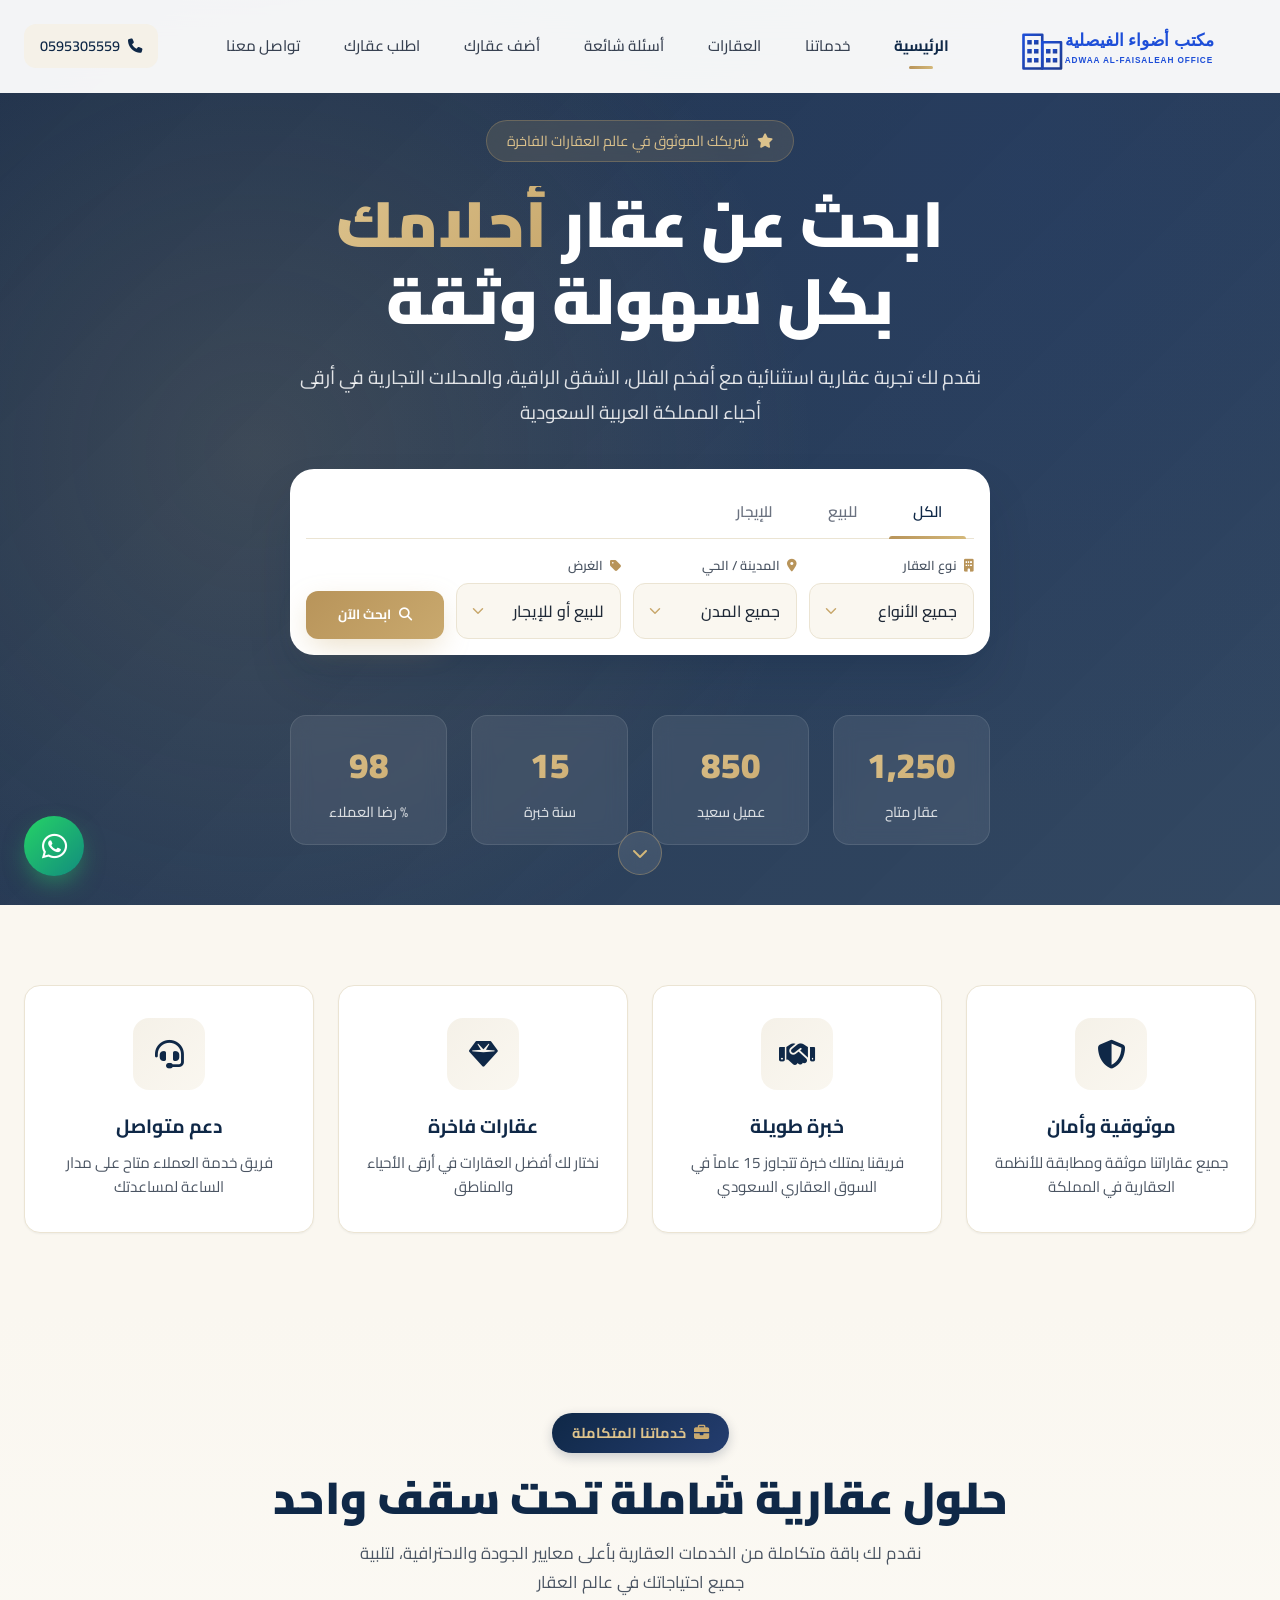
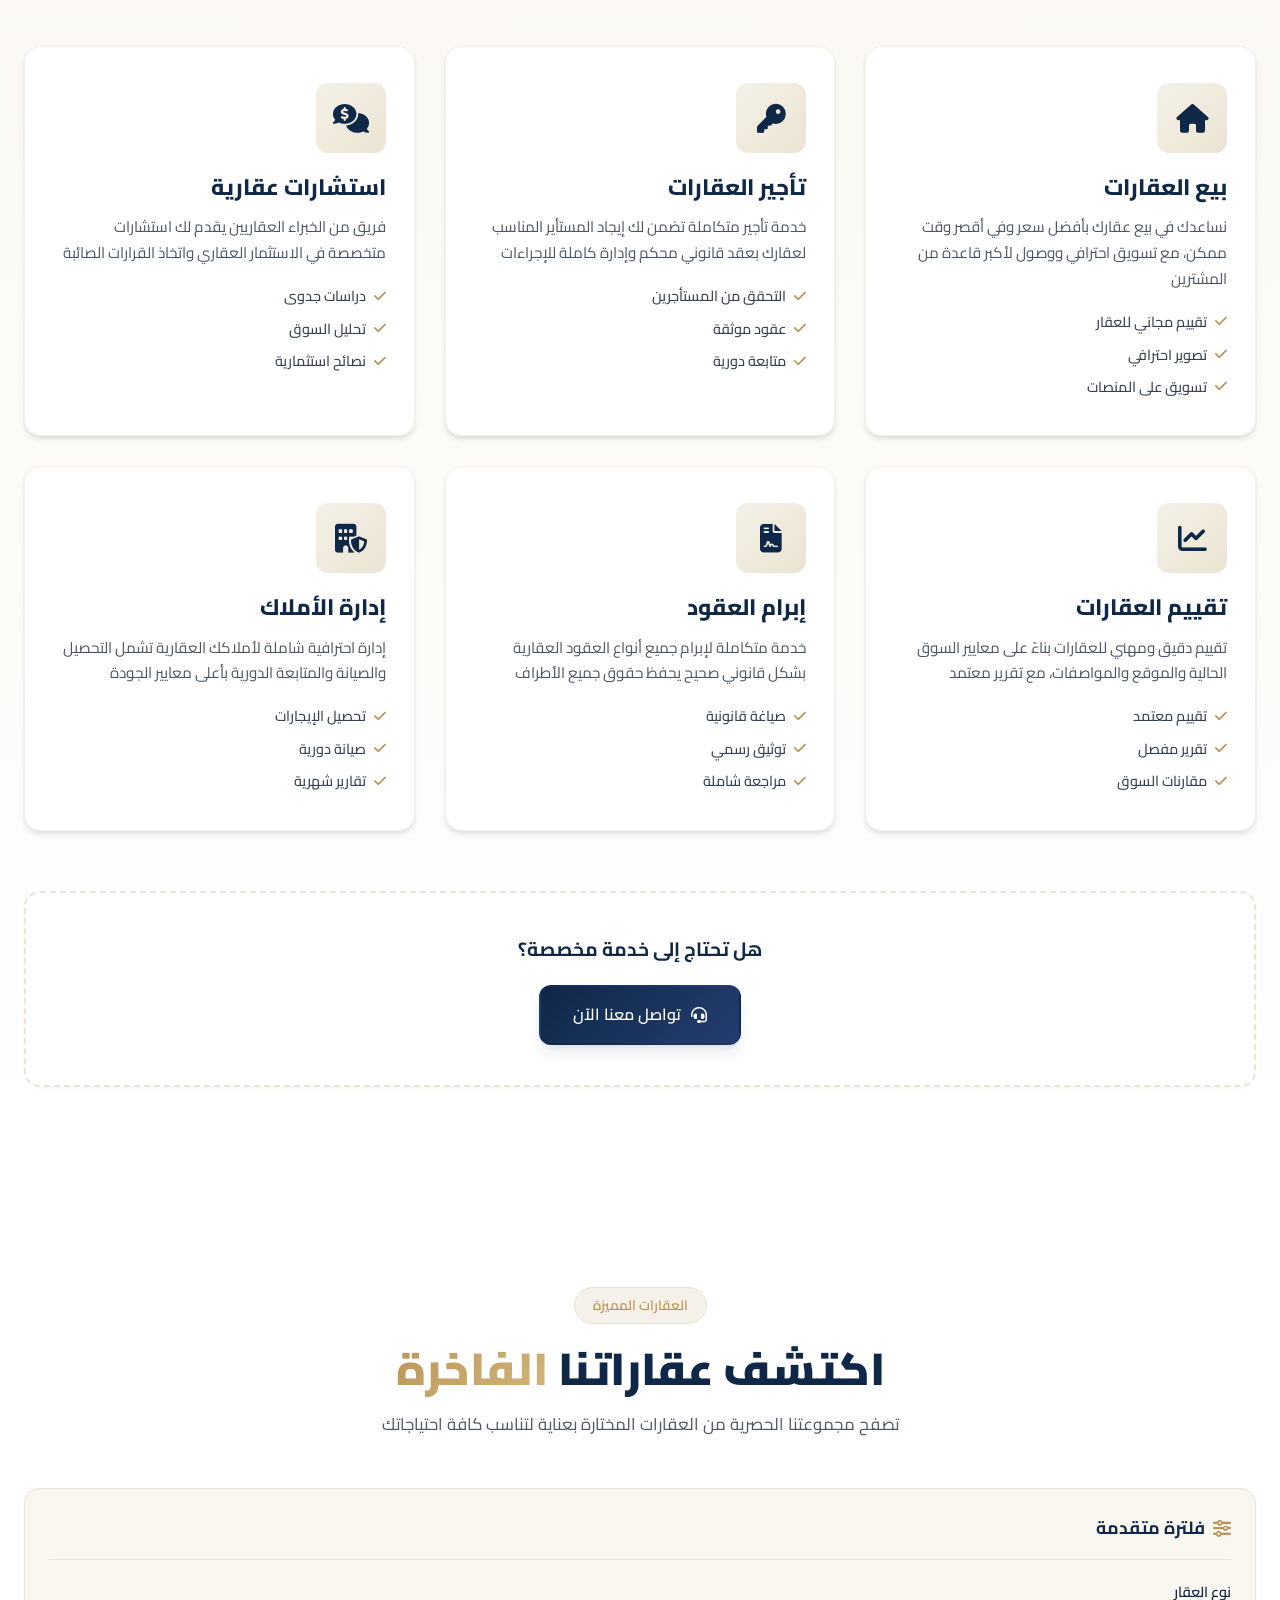
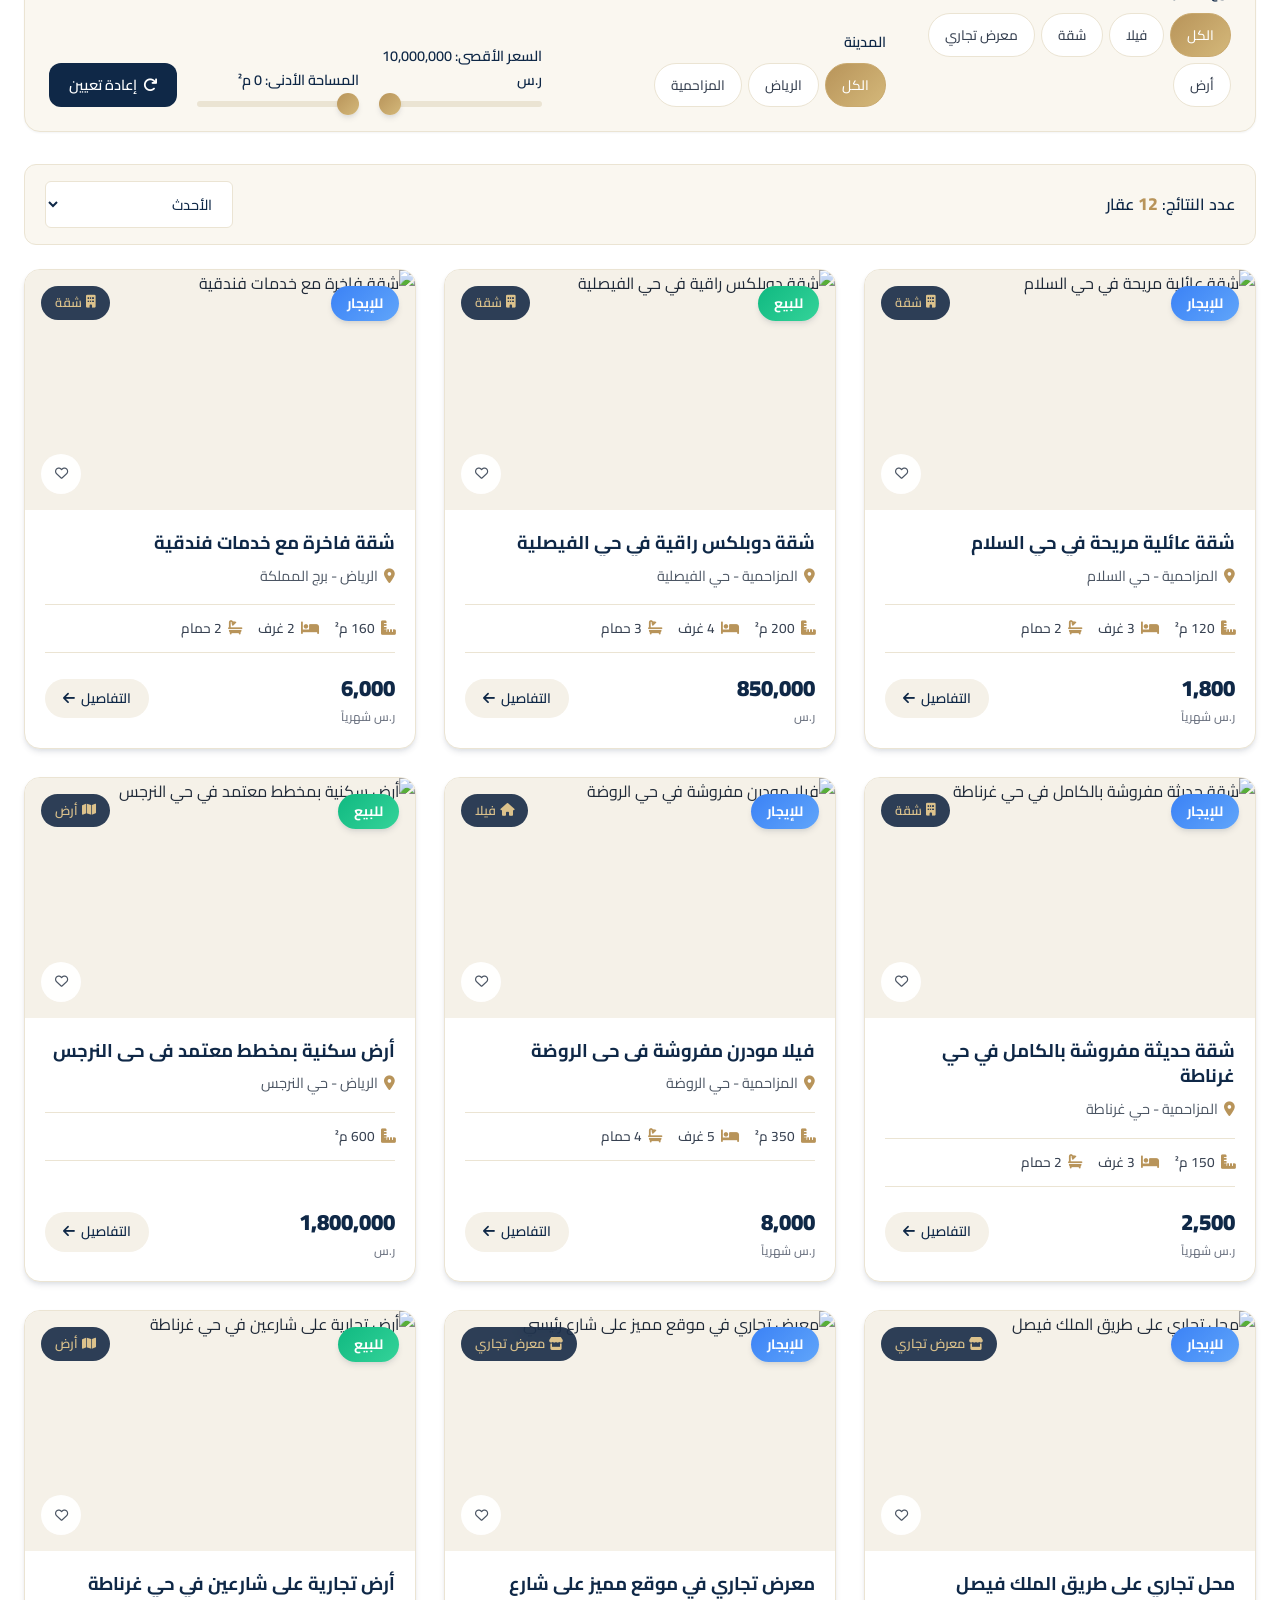
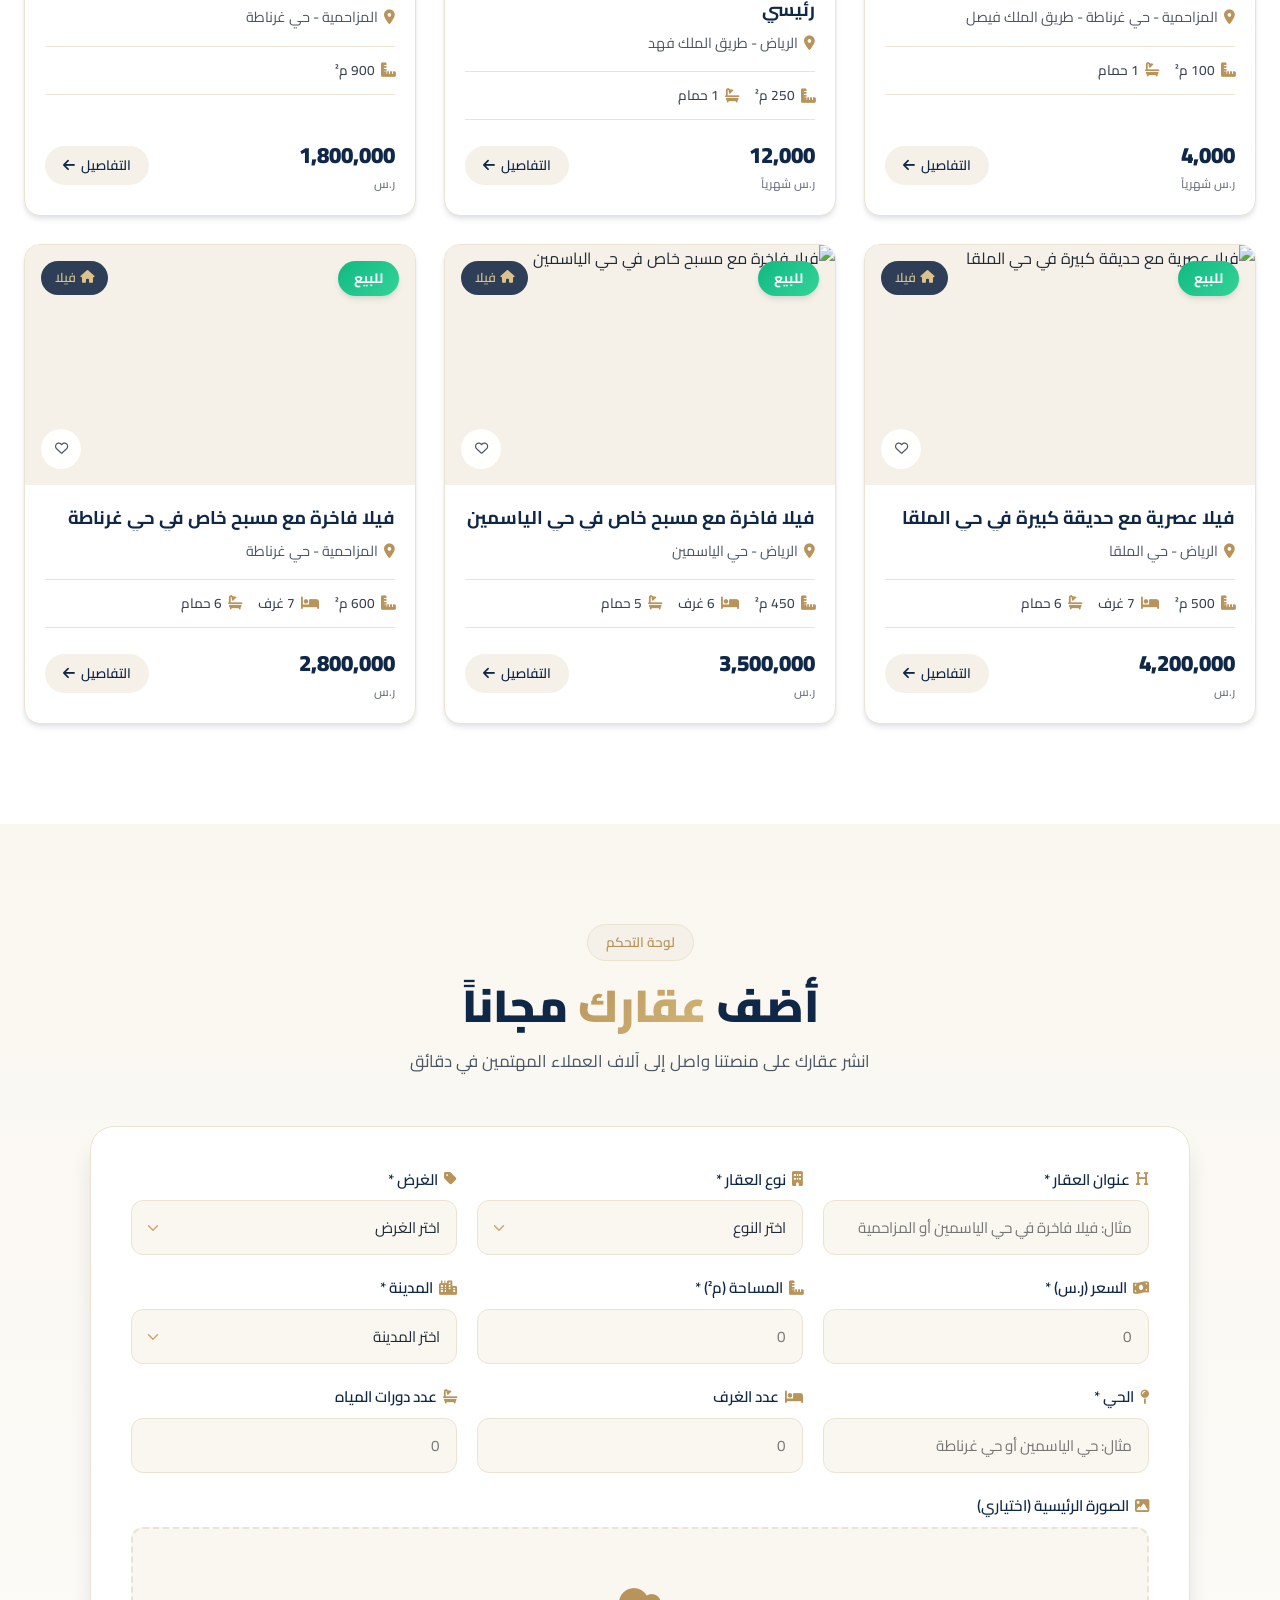
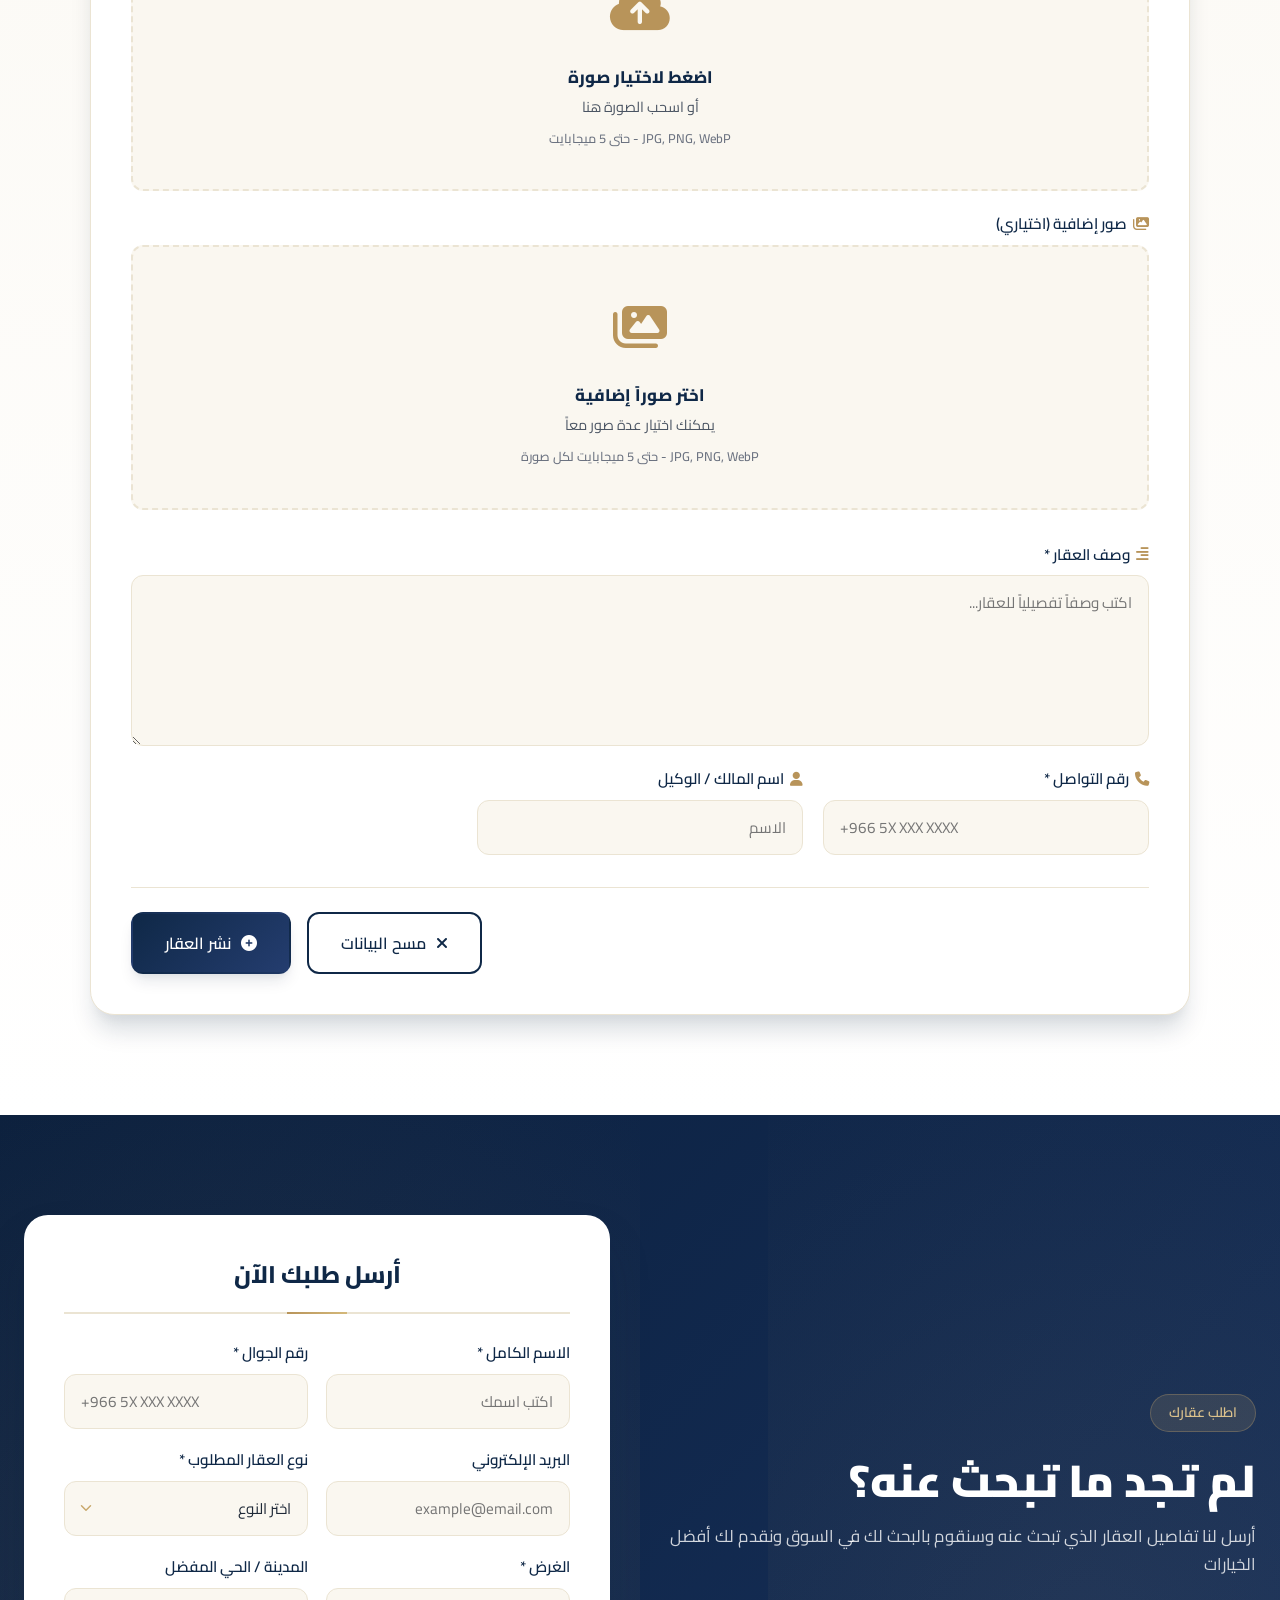
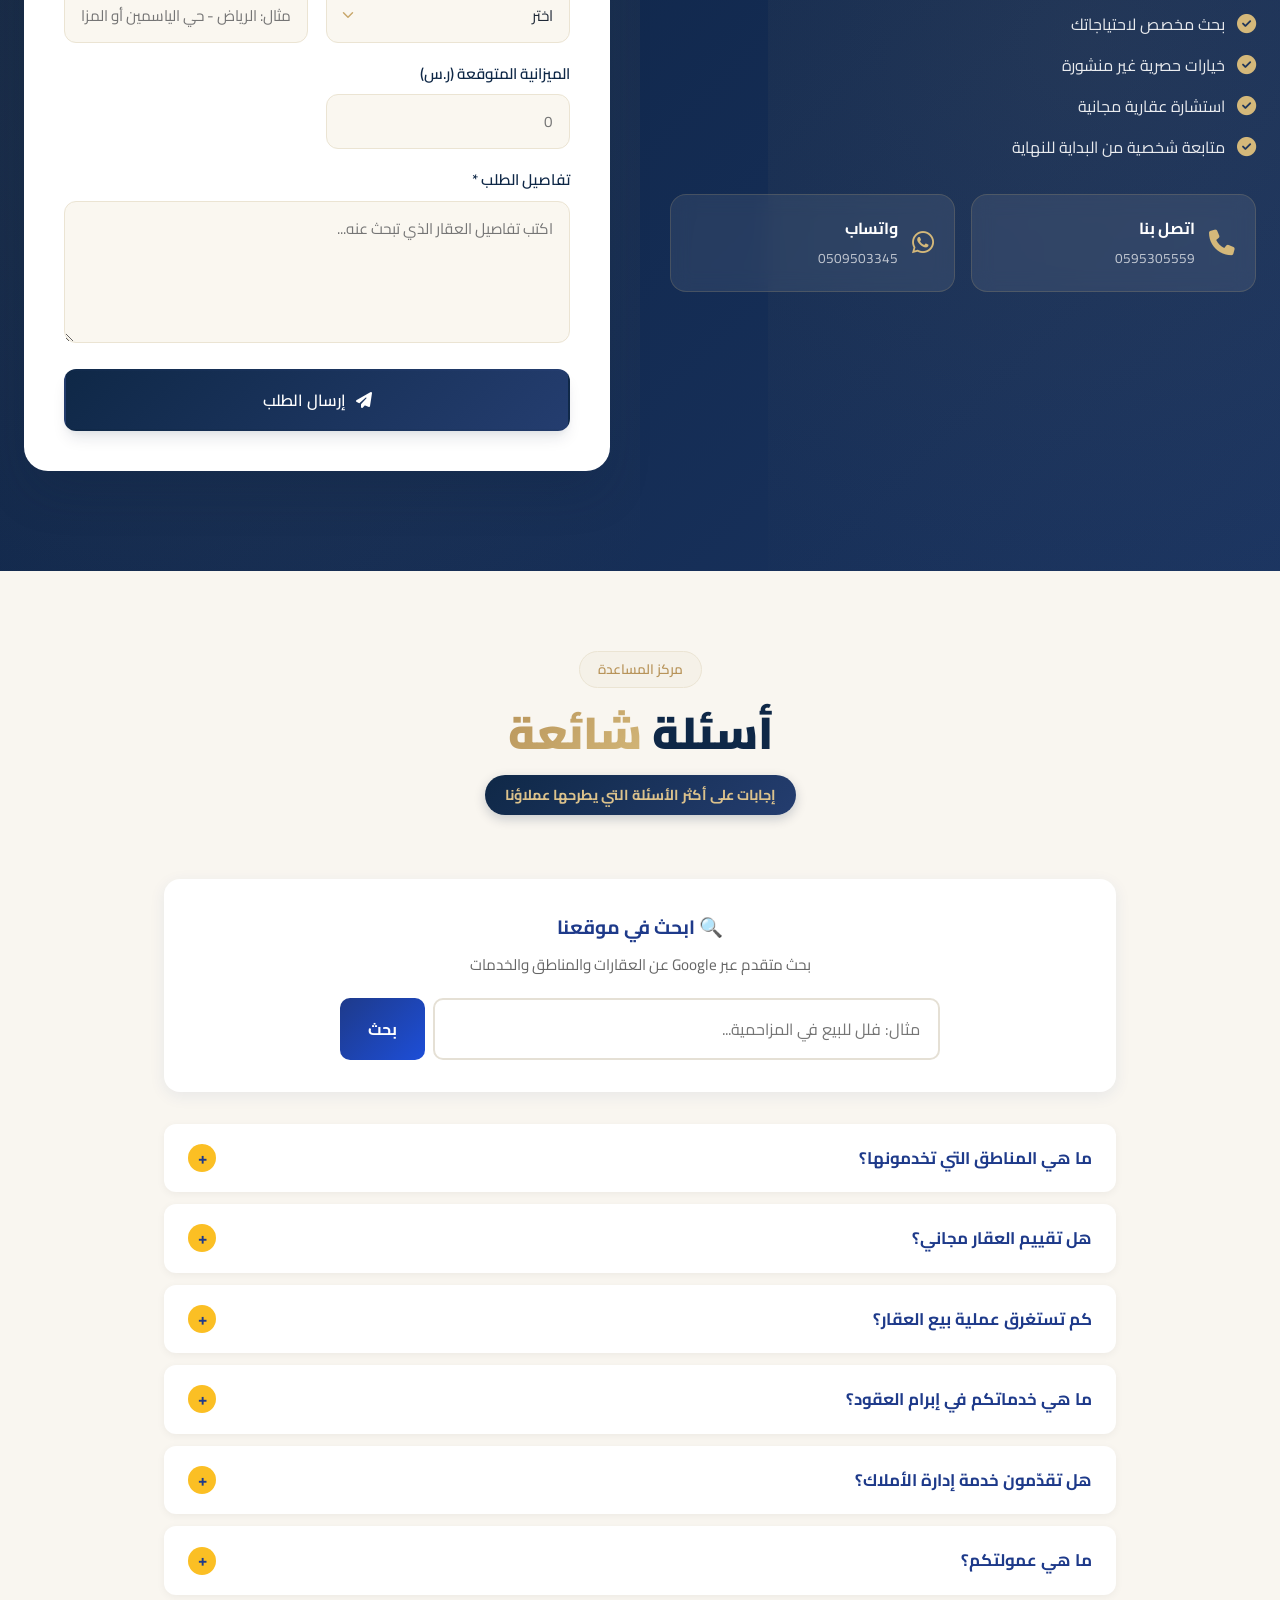
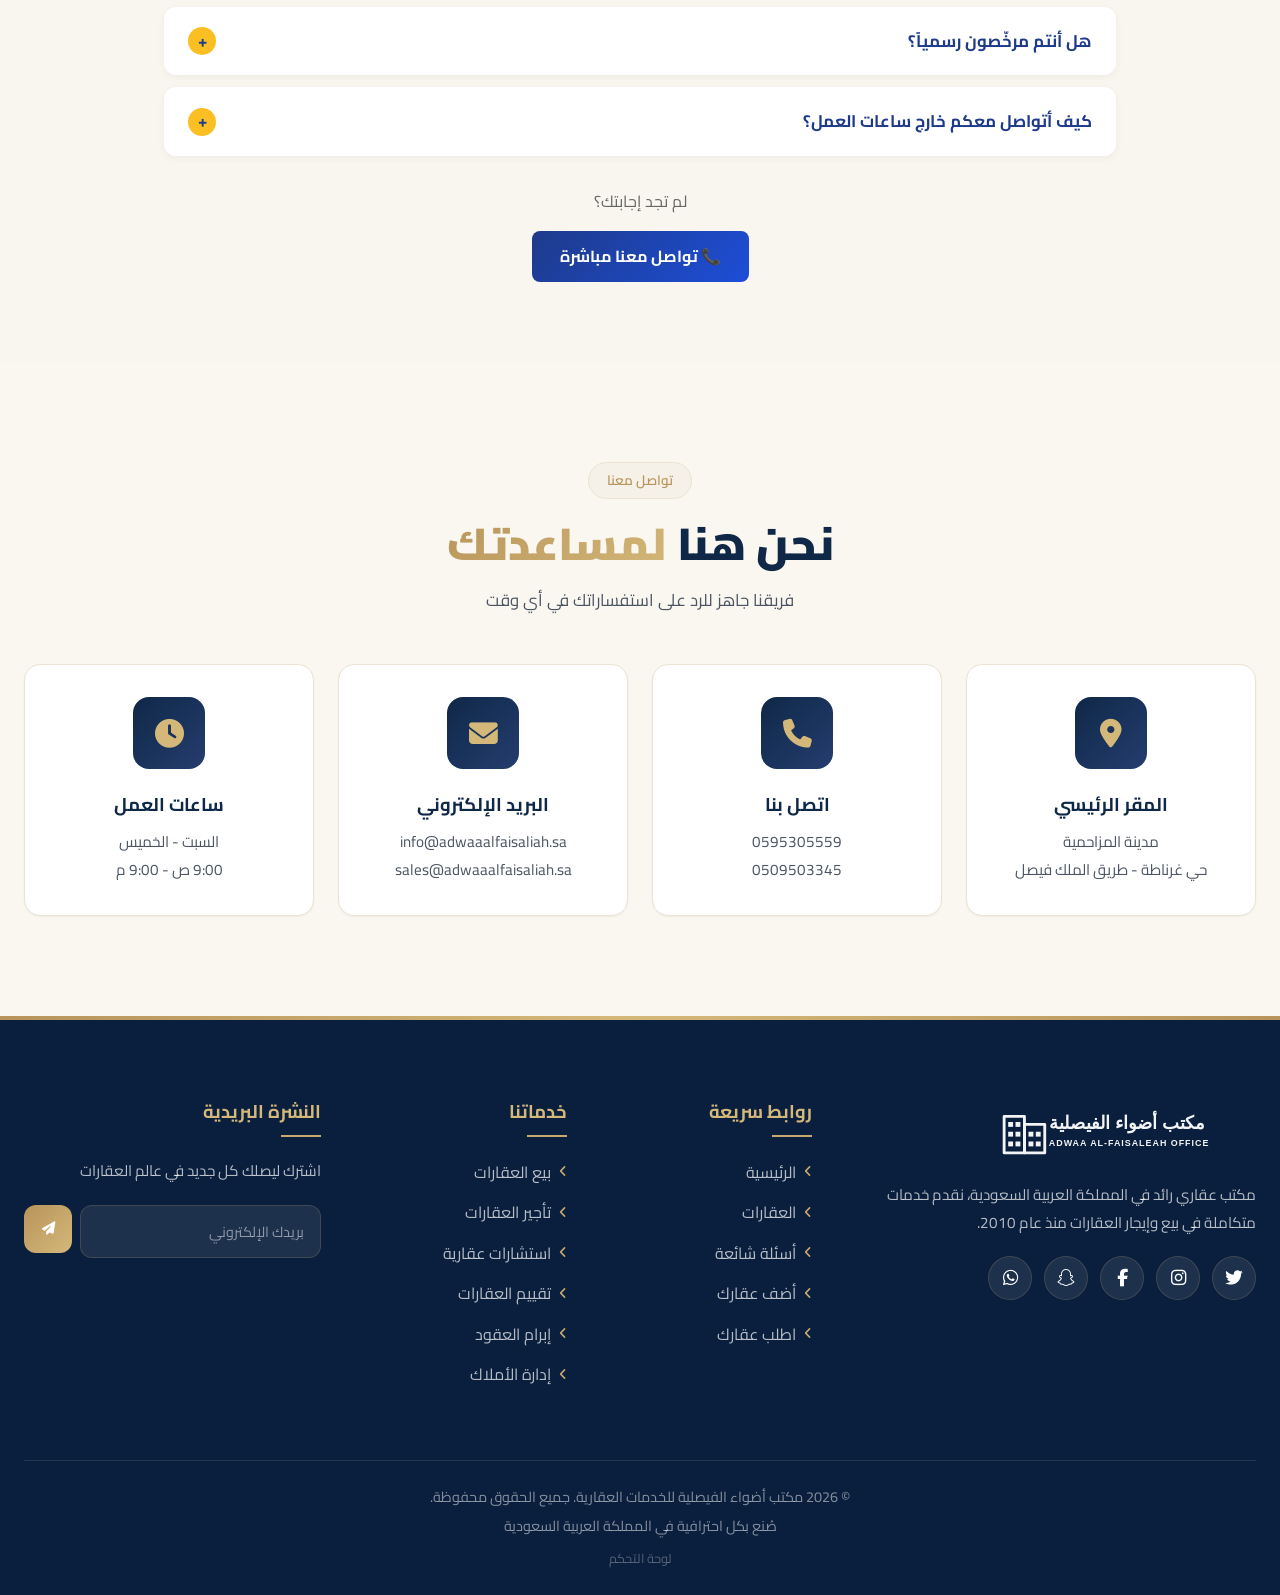
==== index.html @ 36642af5 "Force fresh JS download: rename files app.js->app-v2.js, data.js->data-v2.js, admin.js->admin-v2.js" ====
<!DOCTYPE html>
<html lang="ar" dir="rtl">
<head>
    <meta charset="UTF-8">
    <meta http-equiv="Cache-Control" content="no-cache, no-store, must-revalidate">
    <meta http-equiv="Pragma" content="no-cache">
    <meta http-equiv="Expires" content="0">
    <meta name="viewport" content="width=device-width, initial-scale=1.0">
    <meta name="description" content="مكتب أضواء الفيصلية للخدمات العقارية في المزاحمية - خبرة عقارية متكاملة لبيع وإيجار الفلل والشقق والأراضي والمحلات التجارية في الرياض والمزاحمية. اتصل: 0595305559">
    <meta name="keywords" content="عقارات, عقار, فلل, شقق, أراضي, محلات تجارية, للبيع, للإيجار, المزاحمية, الرياض, مكتب عقاري, أضواء الفيصلية, عقارات المزاحمية, عقارات الرياض">
    <meta name="author" content="مكتب أضواء الفيصلية للخدمات العقارية">
    <meta name="robots" content="index, follow">
    <meta name="language" content="Arabic">
    <meta name="geo.region" content="SA-01">
    <meta name="geo.placename" content="المزاحمية, الرياض, السعودية">
    <meta name="geo.position" content="24.4686;46.2739">
    <meta name="ICBM" content="24.4686, 46.2739">

    <!-- Google Search Console Verification -->
    <meta name="google-site-verification" content="xw-MahGkKvefdf-_pT0ITjRtOACvyd-yu1vrNa5BA8k" />

    <!-- Schema.org Structured Data - RealEstateAgent -->
    <script type="application/ld+json">
    {
        "@context": "https://schema.org",
        "@type": "RealEstateAgent",
        "name": "مكتب أضواء الفيصلية للخدمات العقارية",
        "alternateName": "Adwaa Al-Faisaliah Office",
        "description": "مكتب عقاري متخصص في بيع وإيجار وإدارة العقارات في المزاحمية والرياض. خبرة تتجاوز 15 عاماً في السوق العقاري السعودي.",
        "url": "https://Mutakola123.github.io/adwa/",
        "logo": "https://Mutakola123.github.io/adwa/images/logo.svg",
        "image": "https://Mutakola123.github.io/adwa/images/logo.svg",
        "telephone": ["+966595305559", "+966509503345"],
        "priceRange": "$$",
        "address": {
            "@type": "PostalAddress",
            "streetAddress": "حي غرناطة - طريق الملك فيصل",
            "addressLocality": "المزاحمية",
            "addressRegion": "الرياض",
            "postalCode": "19651",
            "addressCountry": "SA"
        },
        "geo": {
            "@type": "GeoCoordinates",
            "latitude": 24.4686,
            "longitude": 46.2739
        },
        "areaServed": [
            {
                "@type": "City",
                "name": "المزاحمية"
            },
            {
                "@type": "City",
                "name": "الرياض"
            }
        ],
        "openingHoursSpecification": [
            {
                "@type": "OpeningHoursSpecification",
                "dayOfWeek": ["Saturday", "Sunday", "Monday", "Tuesday", "Wednesday", "Thursday"],
                "opens": "09:00",
                "closes": "21:00"
            },
            {
                "@type": "OpeningHoursSpecification",
                "dayOfWeek": "Friday",
                "opens": "16:00",
                "closes": "21:00"
            }
        ],
        "sameAs": [
            "https://wa.me/966595305559"
        ],
        "hasOfferCatalog": {
            "@type": "OfferCatalog",
            "name": "خدماتنا العقارية",
            "itemListElement": [
                {"@type": "Offer", "itemOffered": {"@type": "Service", "name": "بيع العقارات"}},
                {"@type": "Offer", "itemOffered": {"@type": "Service", "name": "تأجير العقارات"}},
                {"@type": "Offer", "itemOffered": {"@type": "Service", "name": "استشارات عقارية"}},
                {"@type": "Offer", "itemOffered": {"@type": "Service", "name": "تقييم العقارات"}},
                {"@type": "Offer", "itemOffered": {"@type": "Service", "name": "إبرام العقود"}},
                {"@type": "Offer", "itemOffered": {"@type": "Service", "name": "إدارة الأملاك"}}
            ]
        },
        "aggregateRating": {
            "@type": "AggregateRating",
            "ratingValue": "4.8",
            "reviewCount": "47"
        }
    }
    </script>

    <!-- Organization Schema -->
    <script type="application/ld+json">
    {
        "@context": "https://schema.org",
        "@type": "Organization",
        "name": "مكتب أضواء الفيصلية للخدمات العقارية",
        "url": "https://Mutakola123.github.io/adwa/",
        "logo": "https://Mutakola123.github.io/adwa/images/logo.svg",
        "contactPoint": {
            "@type": "ContactPoint",
            "telephone": "+966595305559",
            "contactType": "Customer Service",
            "areaServed": "SA",
            "availableLanguage": ["Arabic", "English"]
        }
    }
    </script>

    <!-- LocalBusiness Schema -->
    <script type="application/ld+json">
    {
        "@context": "https://schema.org",
        "@type": "LocalBusiness",
        "@id": "https://Mutakola123.github.io/adwa/#business",
        "name": "مكتب أضواء الفيصلية للخدمات العقارية",
        "image": "https://Mutakola123.github.io/adwa/images/logo.svg",
        "telephone": "+966595305559",
        "address": {
            "@type": "PostalAddress",
            "streetAddress": "حي غرناطة - طريق الملك فيصل",
            "addressLocality": "المزاحمية",
            "addressRegion": "الرياض",
            "addressCountry": "SA"
        },
        "geo": {
            "@type": "GeoCoordinates",
            "latitude": 24.4686,
            "longitude": 46.2739
        },
        "url": "https://Mutakola123.github.io/adwa/"
    }
    </script>

    <!-- Breadcrumb Schema -->
    <script type="application/ld+json">
    {
        "@context": "https://schema.org",
        "@type": "BreadcrumbList",
        "itemListElement": [
            {
                "@type": "ListItem",
                "position": 1,
                "name": "الرئيسية",
                "item": "https://Mutakola123.github.io/adwa/"
            },
            {
                "@type": "ListItem",
                "position": 2,
                "name": "خدماتنا",
                "item": "https://Mutakola123.github.io/adwa/#services"
            },
            {
                "@type": "ListItem",
                "position": 3,
                "name": "العقارات",
                "item": "https://Mutakola123.github.io/adwa/#listings"
            },
            {
                "@type": "ListItem",
                "position": 4,
                "name": "تواصل معنا",
                "item": "https://Mutakola123.github.io/adwa/#contact"
            }
        ]
    }
    </script>

    <!-- Sitelinks Search Box Schema - يخلي Google يعرض شريط بحث في النتائج -->
    <script type="application/ld+json">
    {
        "@context": "https://schema.org",
        "@type": "WebSite",
        "url": "https://Mutakola123.github.io/adwa/",
        "name": "مكتب أضواء الفيصالسة للخدمات العقارية",
        "description": "مكتب عقاري متخصص في المزاحمية والرياض",
        "inLanguage": "ar-SA",
        "potentialAction": {
            "@type": "SearchAction",
            "target": {
                "@type": "EntryPoint",
                "urlTemplate": "https://Mutakola123.github.io/adwa/?q={search_term_string}"
            },
            "query-input": "required name=search_term_string"
        }
    }
    </script>

    <!-- FAQPage Schema - يخلي Google يعرض الإجابات مباشرة في النتائج -->
    <script type="application/ld+json">
    {
        "@context": "https://schema.org",
        "@type": "FAQPage",
        "mainEntity": [
            {
                "@type": "Question",
                "name": "ما هي المناطق التي تخدمونها؟",
                "acceptedAnswer": {
                    "@type": "Answer",
                    "text": "نخدم المزاحمية (مقرنا الرئيسي في حي غرناطة) والرياض وضواحيها. نتخصص في السوق المحلي ولدينا معرفة عميقة بالأسعار والاتجاهات في كل حي."
                }
            },
            {
                "@type": "Question",
                "name": "هل تقييم العقار مجاني؟",
                "acceptedAnswer": {
                    "@type": "Answer",
                    "text": "نعم، خدمة تقييم العقار مجانية بالكامل. يحضر خبيرنا إلى العقار، يفحصه، ويقدّم تقريراً مفصّلاً بالقيمة السوقية خلال 24-48 ساعة."
                }
            },
            {
                "@type": "Question",
                "name": "كم تستغرق عملية بيع العقار؟",
                "acceptedAnswer": {
                    "@type": "Answer",
                    "text": "تختلف المدة حسب العقار والسوق، لكن في المتوسط من 30 إلى 90 يوماً. نساعد في تسريع العملية عبر التسويق الجيد والتصوير الاحترافي والعرض على شبكة واسعة من المشترين."
                }
            },
            {
                "@type": "Question",
                "name": "ما هي خدماتكم في إبرام العقود؟",
                "acceptedAnswer": {
                    "@type": "Answer",
                    "text": "نتولى كامل عملية التوثيق بدءاً من صياغة العقد والتحقق من الأوراق والتنسيق مع كاتب العدل حتى إتمام نقل الملكية عبر منصة ناجز."
                }
            },
            {
                "@type": "Question",
                "name": "هل تقدّمون خدمة إدارة الأملاك؟",
                "acceptedAnswer": {
                    "@type": "Answer",
                    "text": "نعم. نقدّم خدمة إدارة الأملاك الشاملة للمالكين: تحصيل الإيجارات، متابعة الصيانة، التعامل مع المستأجرين، تقارير دورية. نسبتنا 5-8% من الإيجار."
                }
            },
            {
                "@type": "Question",
                "name": "ما هي عمولتكم؟",
                "acceptedAnswer": {
                    "@type": "Answer",
                    "text": "العمولة 2.5% من قيمة العقار عند البيع (يدفعها البائع عادةً) وشهر إيجار واحد عند التأجير. رسوم شفافة، لا رسوم خفية."
                }
            },
            {
                "@type": "Question",
                "name": "هل أنتم مرخّصون رسمياً؟",
                "acceptedAnswer": {
                    "@type": "Answer",
                    "text": "نعم، مكتبنا مرخّص من هيئة العقار السعودية ومنتسب لبوابة فال للوسطاء العقاريين. كل وكلائنا يحملون ترخيص وسيط عقاري معتمد."
                }
            },
            {
                "@type": "Question",
                "name": "كيف أتواصل معكم خارج ساعات العمل؟",
                "acceptedAnswer": {
                    "@type": "Answer",
                    "text": "عبر واتساب على الرقم 0595305559 متاح 24/7. أو اترك رسالة في صفحة تواصل معنا وسنرد عليك في أقل من ساعتين خلال أوقات العمل."
                }
            }
        ]
    }
    </script>

    <!-- Speakable Schema - للأجهزة الذكية والبحث الصوتي -->
    <script type="application/ld+json">
    {
        "@context": "https://schema.org",
        "@type": "WebPage",
        "name": "مكتب أضواء الفيصالسة للخدمات العقارية",
        "speakable": {
            "@type": "SpeakableSpecification",
            "xpath": [
                "/html/head/title",
                "/html/body//h1",
                "/html/body//h2"
            ]
        }
    }
    </script>

    <!-- Open Graph / Facebook -->
    <meta property="og:type" content="website">
    <meta property="og:url" content="https://Mutakola123.github.io/adwa/">
    <meta property="og:title" content="مكتب أضواء الفيصلية للخدمات العقارية">
    <meta property="og:description" content="مكتبك الموثوق للعقارات في المزاحمية والرياض. فلل، شقق، أراضي ومحلات تجارية للبيع والإيجار. خبرة تتجاوز 15 عاماً.">
    <meta property="og:image" content="https://Mutakola123.github.io/adwa/images/logo.svg">
    <meta property="og:locale" content="ar_SA">
    <meta property="og:site_name" content="مكتب أضواء الفيصلية">

    <!-- Twitter -->
    <meta property="twitter:card" content="summary_large_image">
    <meta property="twitter:url" content="https://Mutakola123.github.io/adwa/">
    <meta property="twitter:title" content="مكتب أضواء الفيصلية للخدمات العقارية">
    <meta property="twitter:description" content="مكتبك الموثوق للعقارات في المزاحمية والرياض. فلل، شقق، أراضي ومحلات تجارية للبيع والإيجار.">
    <meta property="twitter:image" content="https://Mutakola123.github.io/adwa/images/logo.svg">

    <title>مكتب أضواء الفيصلية للخدمات العقارية | فلل وشقق للبيع والإيجار في المزاحمية والرياض</title>
    <link rel="canonical" href="https://Mutakola123.github.io/adwa/">
    <link rel="icon" type="image/svg+xml" href="images/logo-icon.svg">
    <link rel="preconnect" href="https://fonts.googleapis.com">
    <link rel="preconnect" href="https://fonts.gstatic.com" crossorigin>
    <link href="https://fonts.googleapis.com/css2?family=Cairo:wght@300;400;500;600;700;800;900&family=Tajawal:wght@300;400;500;700;800;900&display=swap" rel="stylesheet">
    <link rel="stylesheet" href="https://cdnjs.cloudflare.com/ajax/libs/font-awesome/6.5.0/css/all.min.css">
    <link rel="stylesheet" href="css/style.css">

    <!-- Structured Data (JSON-LD) لتحسين نتائج البحث -->
    <script type="application/ld+json">
    {
        "@context": "https://schema.org",
        "@type": "RealEstateAgent",
        "name": "مكتب أضواء الفيصلية للخدمات العقارية",
        "image": "https://images.unsplash.com/photo-1613490493576-7fde63acd811?w=1200",
        "url": "https://Mutakola123.github.io/adwa/",
        "telephone": ["+966595305559", "+966509503345"],
        "priceRange": "$$",
        "address": {
            "@type": "PostalAddress",
            "streetAddress": "طريق الملك فيصل",
            "addressLocality": "المزاحمية",
            "addressRegion": "الرياض",
            "postalCode": "19622",
            "addressCountry": "SA"
        },
        "geo": {
            "@type": "GeoCoordinates",
            "latitude": 24.4686,
            "longitude": 46.2739
        },
        "openingHoursSpecification": [
            {
                "@type": "OpeningHoursSpecification",
                "dayOfWeek": ["Saturday", "Sunday", "Monday", "Tuesday", "Wednesday", "Thursday"],
                "opens": "09:00",
                "closes": "21:00"
            }
        ],
        "areaServed": [
            {
                "@type": "City",
                "name": "المزاحمية"
            },
            {
                "@type": "City",
                "name": "الرياض"
            }
        ],
        "sameAs": [
            "https://wa.me/966595305559"
        ]
    }
    </script>
</head>
<body>

    <!-- شريط التنقل العلوي -->
    <header class="navbar" id="navbar">
        <div class="container nav-container">
            <a href="#home" class="logo">
                <img src="images/logo-horizontal.svg" alt="مكتب أضواء الفيصلية للخدمات العقارية" class="logo-image">
            </a>

            <nav class="nav-menu" id="navMenu">
                <a href="#home" class="nav-link active">الرئيسية</a>
                <a href="#services" class="nav-link">خدماتنا</a>
                <a href="#listings" class="nav-link">العقارات</a>
                <a href="#faq" class="nav-link">أسئلة شائعة</a>
                <a href="#add-property" class="nav-link">أضف عقارك</a>
                <a href="#request" class="nav-link">اطلب عقارك</a>
                <a href="#contact" class="nav-link">تواصل معنا</a>
            </nav>

            <div class="nav-actions">
                <a href="tel:+966595305559" class="phone-link">
                    <i class="fas fa-phone"></i>
                    <span>0595305559</span>
                </a>
                <button class="menu-toggle" id="menuToggle" aria-label="القائمة">
                    <span></span>
                    <span></span>
                    <span></span>
                </button>
            </div>
        </div>
    </header>

    <!-- قسم الواجهة الرئيسية -->
    <section class="hero" id="home">
        <div class="hero-overlay"></div>
        <div class="hero-particles"></div>
        <div class="container hero-content">
            <div class="hero-badge">
                <i class="fas fa-star"></i>
                <span>شريكك الموثوق في عالم العقارات الفاخرة</span>
            </div>
            <h1 class="hero-title">
                ابحث عن عقار <span class="gold-text">أحلامك</span>
                <br>بكل سهولة وثقة
            </h1>
            <p class="hero-description">
                نقدم لك تجربة عقارية استثنائية مع أفخم الفلل، الشقق الراقية، والمحلات التجارية
                في أرقى أحياء المملكة العربية السعودية
            </p>

            <!-- شريط البحث الذكي -->
            <div class="search-box">
                <div class="search-tabs">
                    <button class="search-tab active" data-purpose="all">الكل</button>
                    <button class="search-tab" data-purpose="sale">للبيع</button>
                    <button class="search-tab" data-purpose="rent">للإيجار</button>
                </div>
                <form class="search-form" id="searchForm">
                    <div class="search-field">
                        <label><i class="fas fa-building"></i> نوع العقار</label>
                        <select name="type" id="searchType">
                            <option value="all">جميع الأنواع</option>
                            <option value="villa">فيلا</option>
                            <option value="apartment">شقة</option>
                            <option value="shop">معرض تجاري</option>
                            <option value="land">أرض</option>
                        </select>
                    </div>
                    <div class="search-field">
                        <label><i class="fas fa-map-marker-alt"></i> المدينة / الحي</label>
                        <select name="city" id="searchCity">
                            <option value="all">جميع المدن</option>
                            <option value="riyadh">الرياض</option>
                            <option value="muzahmiya">المزاحمية</option>
                        </select>
                    </div>
                    <div class="search-field">
                        <label><i class="fas fa-tag"></i> الغرض</label>
                        <select name="purpose" id="searchPurpose">
                            <option value="all">للبيع أو للإيجار</option>
                            <option value="sale">للبيع</option>
                            <option value="rent">للإيجار</option>
                        </select>
                    </div>
                    <button type="submit" class="search-btn">
                        <i class="fas fa-search"></i>
                        <span>ابحث الآن</span>
                    </button>
                </form>
            </div>

            <!-- إحصائيات سريعة -->
            <div class="hero-stats">
                <div class="stat">
                    <div class="stat-number" data-count="1250">0</div>
                    <div class="stat-label">عقار متاح</div>
                </div>
                <div class="stat">
                    <div class="stat-number" data-count="850">0</div>
                    <div class="stat-label">عميل سعيد</div>
                </div>
                <div class="stat">
                    <div class="stat-number" data-count="15">0</div>
                    <div class="stat-label">سنة خبرة</div>
                </div>
                <div class="stat">
                    <div class="stat-number" data-count="98">0</div>
                    <div class="stat-label">% رضا العملاء</div>
                </div>
            </div>
        </div>
        <a href="#listings" class="scroll-down">
            <i class="fas fa-chevron-down"></i>
        </a>
    </section>

    <!-- قسم المميزات -->
    <section class="features">
        <div class="container">
            <div class="features-grid">
                <div class="feature-card">
                    <div class="feature-icon">
                        <i class="fas fa-shield-halved"></i>
                    </div>
                    <h3>موثوقية وأمان</h3>
                    <p>جميع عقاراتنا موثقة ومطابقة للأنظمة العقارية في المملكة</p>
                </div>
                <div class="feature-card">
                    <div class="feature-icon">
                        <i class="fas fa-handshake"></i>
                    </div>
                    <h3>خبرة طويلة</h3>
                    <p>فريقنا يمتلك خبرة تتجاوز 15 عاماً في السوق العقاري السعودي</p>
                </div>
                <div class="feature-card">
                    <div class="feature-icon">
                        <i class="fas fa-gem"></i>
                    </div>
                    <h3>عقارات فاخرة</h3>
                    <p>نختار لك أفضل العقارات في أرقى الأحياء والمناطق</p>
                </div>
                <div class="feature-card">
                    <div class="feature-icon">
                        <i class="fas fa-headset"></i>
                    </div>
                    <h3>دعم متواصل</h3>
                    <p>فريق خدمة العملاء متاح على مدار الساعة لمساعدتك</p>
                </div>
            </div>
        </div>
    </section>

    <!-- قسم خدماتنا -->
    <section class="services" id="services">
        <div class="container">
            <div class="section-header">
                <span class="section-subtitle"><i class="fas fa-briefcase"></i> خدماتنا المتكاملة</span>
                <h2 class="section-title">حلول عقارية شاملة تحت سقف واحد</h2>
                <p class="section-description">نقدم لك باقة متكاملة من الخدمات العقارية بأعلى معايير الجودة والاحترافية، لتلبية جميع احتياجاتك في عالم العقار</p>
            </div>
            <div class="services-grid">
                <div class="service-card">
                    <div class="service-icon">
                        <i class="fas fa-home"></i>
                    </div>
                    <h3>بيع العقارات</h3>
                    <p>نساعدك في بيع عقارك بأفضل سعر وفي أقصر وقت ممكن، مع تسويق احترافي ووصول لأكبر قاعدة من المشترين</p>
                    <ul class="service-features">
                        <li><i class="fas fa-check"></i> تقييم مجاني للعقار</li>
                        <li><i class="fas fa-check"></i> تصوير احترافي</li>
                        <li><i class="fas fa-check"></i> تسويق على المنصات</li>
                    </ul>
                </div>

                <div class="service-card">
                    <div class="service-icon">
                        <i class="fas fa-key"></i>
                    </div>
                    <h3>تأجير العقارات</h3>
                    <p>خدمة تأجير متكاملة تضمن لك إيجاد المستأير المناسب لعقارك بعقد قانوني محكم وإدارة كاملة للإجراءات</p>
                    <ul class="service-features">
                        <li><i class="fas fa-check"></i> التحقق من المستأجرين</li>
                        <li><i class="fas fa-check"></i> عقود موثقة</li>
                        <li><i class="fas fa-check"></i> متابعة دورية</li>
                    </ul>
                </div>

                <div class="service-card">
                    <div class="service-icon">
                        <i class="fas fa-comments-dollar"></i>
                    </div>
                    <h3>استشارات عقارية</h3>
                    <p>فريق من الخبراء العقاريين يقدم لك استشارات متخصصة في الاستثمار العقاري واتخاذ القرارات الصائبة</p>
                    <ul class="service-features">
                        <li><i class="fas fa-check"></i> دراسات جدوى</li>
                        <li><i class="fas fa-check"></i> تحليل السوق</li>
                        <li><i class="fas fa-check"></i> نصائح استثمارية</li>
                    </ul>
                </div>

                <div class="service-card">
                    <div class="service-icon">
                        <i class="fas fa-chart-line"></i>
                    </div>
                    <h3>تقييم العقارات</h3>
                    <p>تقييم دقيق ومهني للعقارات بناءً على معايير السوق الحالية والموقع والمواصفات، مع تقرير معتمد</p>
                    <ul class="service-features">
                        <li><i class="fas fa-check"></i> تقييم معتمد</li>
                        <li><i class="fas fa-check"></i> تقرير مفصل</li>
                        <li><i class="fas fa-check"></i> مقارنات السوق</li>
                    </ul>
                </div>

                <div class="service-card">
                    <div class="service-icon">
                        <i class="fas fa-file-contract"></i>
                    </div>
                    <h3>إبرام العقود</h3>
                    <p>خدمة متكاملة لإبرام جميع أنواع العقود العقارية بشكل قانوني صحيح يحفظ حقوق جميع الأطراف</p>
                    <ul class="service-features">
                        <li><i class="fas fa-check"></i> صياغة قانونية</li>
                        <li><i class="fas fa-check"></i> توثيق رسمي</li>
                        <li><i class="fas fa-check"></i> مراجعة شاملة</li>
                    </ul>
                </div>

                <div class="service-card">
                    <div class="service-icon">
                        <i class="fas fa-building-shield"></i>
                    </div>
                    <h3>إدارة الأملاك</h3>
                    <p>إدارة احترافية شاملة لأملاكك العقارية تشمل التحصيل والصيانة والمتابعة الدورية بأعلى معايير الجودة</p>
                    <ul class="service-features">
                        <li><i class="fas fa-check"></i> تحصيل الإيجارات</li>
                        <li><i class="fas fa-check"></i> صيانة دورية</li>
                        <li><i class="fas fa-check"></i> تقارير شهرية</li>
                    </ul>
                </div>
            </div>

            <div class="services-cta">
                <p>هل تحتاج إلى خدمة مخصصة؟</p>
                <a href="#contact" class="btn btn-primary">
                    <i class="fas fa-headset"></i> تواصل معنا الآن
                </a>
            </div>
        </div>
    </section>

    <!-- شبكة عرض العقارات -->
    <section class="listings" id="listings">
        <div class="container">
            <div class="section-header">
                <span class="section-badge">العقارات المميزة</span>
                <h2 class="section-title">اكتشف عقاراتنا <span class="gold-text">الفاخرة</span></h2>
                <p class="section-description">
                    تصفح مجموعتنا الحصرية من العقارات المختارة بعناية لتناسب كافة احتياجاتك
                </p>
            </div>

            <!-- نظام الفلترة المتطور -->
            <div class="filters-panel">
                <div class="filters-header">
                    <h3><i class="fas fa-sliders"></i> فلترة متقدمة</h3>
                    <button class="filter-toggle" id="filterToggle">
                        <i class="fas fa-chevron-down"></i>
                    </button>
                </div>
                <div class="filters-content" id="filtersContent">
                    <div class="filter-group">
                        <label>نوع العقار</label>
                        <div class="filter-chips" id="typeChips">
                            <button class="chip active" data-type="all">الكل</button>
                            <button class="chip" data-type="villa">فيلا</button>
                            <button class="chip" data-type="apartment">شقة</button>
                            <button class="chip" data-type="shop">معرض تجاري</button>
                            <button class="chip" data-type="land">أرض</button>
                        </div>
                    </div>
                    <div class="filter-group">
                        <label>المدينة</label>
                        <div class="filter-chips" id="cityChips">
                            <button class="chip active" data-city="all">الكل</button>
                            <button class="chip" data-city="riyadh">الرياض</button>
                            <button class="chip" data-city="muzahmiya">المزاحمية</button>
                        </div>
                    </div>
                    <div class="filter-group">
                        <label>السعر الأقصى: <span id="maxPriceLabel">10,000,000</span> ر.س</label>
                        <input type="range" id="maxPrice" min="100000" max="10000000" step="100000" value="10000000" class="range-slider">
                    </div>
                    <div class="filter-group">
                        <label>المساحة الأدنى: <span id="minAreaLabel">0</span> م²</label>
                        <input type="range" id="minArea" min="0" max="1000" step="50" value="0" class="range-slider">
                    </div>
                    <button class="reset-filters" id="resetFilters">
                        <i class="fas fa-redo"></i> إعادة تعيين
                    </button>
                </div>
            </div>

            <!-- عداد النتائج -->
            <div class="results-info">
                <p>عدد النتائج: <span id="resultsCount">0</span> عقار</p>
                <select id="sortBy" class="sort-select">
                    <option value="newest">الأحدث</option>
                    <option value="price-asc">السعر: من الأقل للأعلى</option>
                    <option value="price-desc">السعر: من الأعلى للأقل</option>
                    <option value="area-desc">المساحة: الأكبر أولاً</option>
                </select>
            </div>

            <!-- شبكة العقارات -->
            <div class="listings-grid" id="listingsGrid">
                <!-- يتم ملؤها ديناميكياً -->
            </div>

            <div class="no-results" id="noResults" style="display:none;">
                <i class="fas fa-search"></i>
                <h3>لم يتم العثور على عقارات</h3>
                <p>جرب تعديل خيارات البحث أو الفلترة</p>
            </div>
        </div>
    </section>

    <!-- نموذج إضافة عقار -->
    <section class="add-property" id="add-property">
        <div class="container">
            <div class="section-header">
                <span class="section-badge">لوحة التحكم</span>
                <h2 class="section-title">أضف <span class="gold-text">عقارك</span> مجاناً</h2>
                <p class="section-description">
                    انشر عقارك على منصتنا واصل إلى آلاف العملاء المهتمين في دقائق
                </p>
            </div>

            <form class="property-form" id="addPropertyForm">
                <div class="form-grid">
                    <div class="form-group">
                        <label><i class="fas fa-heading"></i> عنوان العقار *</label>
                        <input type="text" name="title" required placeholder="مثال: فيلا فاخرة في حي الياسمين أو المزاحمية">
                    </div>
                    <div class="form-group">
                        <label><i class="fas fa-building"></i> نوع العقار *</label>
                        <select name="type" required>
                            <option value="">اختر النوع</option>
                            <option value="villa">فيلا</option>
                            <option value="apartment">شقة</option>
                            <option value="shop">معرض تجاري</option>
                            <option value="land">أرض</option>
                        </select>
                    </div>
                    <div class="form-group">
                        <label><i class="fas fa-tag"></i> الغرض *</label>
                        <select name="purpose" required>
                            <option value="">اختر الغرض</option>
                            <option value="sale">للبيع</option>
                            <option value="rent">للإيجار</option>
                        </select>
                    </div>
                    <div class="form-group">
                        <label><i class="fas fa-money-bill-wave"></i> السعر (ر.س) *</label>
                        <input type="number" name="price" required min="0" placeholder="0">
                    </div>
                    <div class="form-group">
                        <label><i class="fas fa-ruler-combined"></i> المساحة (م²) *</label>
                        <input type="number" name="area" required min="0" placeholder="0">
                    </div>
                    <div class="form-group">
                        <label><i class="fas fa-city"></i> المدينة *</label>
                        <select name="city" required>
                            <option value="">اختر المدينة</option>
                            <option value="riyadh">الرياض</option>
                            <option value="muzahmiya">المزاحمية</option>
                        </select>
                    </div>
                    <div class="form-group">
                        <label><i class="fas fa-map-pin"></i> الحي *</label>
                        <input type="text" name="district" required placeholder="مثال: حي الياسمين أو حي غرناطة">
                    </div>
                    <div class="form-group">
                        <label><i class="fas fa-bed"></i> عدد الغرف</label>
                        <input type="number" name="rooms" min="0" placeholder="0">
                    </div>
                    <div class="form-group">
                        <label><i class="fas fa-bath"></i> عدد دورات المياه</label>
                        <input type="number" name="bathrooms" min="0" placeholder="0">
                    </div>
                    <div class="form-group full-width">
                        <label><i class="fas fa-image"></i> الصورة الرئيسية (اختياري)</label>
                        <div class="file-upload-wrapper" id="mainImageUpload">
                            <input type="file" name="image" accept="image/jpeg,image/jpg,image/png,image/webp" id="mainImageInput" class="file-input">
                            <div class="file-upload-area" id="mainImageDropArea">
                                <div class="file-upload-icon"><i class="fas fa-cloud-upload-alt"></i></div>
                                <div class="file-upload-text">
                                    <strong>اضغط لاختيار صورة</strong>
                                    <span>أو اسحب الصورة هنا</span>
                                </div>
                                <div class="file-upload-hint">JPG, PNG, WebP - حتى 5 ميجابايت</div>
                            </div>
                            <div class="file-preview" id="mainImagePreview" style="display:none;">
                                <img id="mainImagePreviewImg" src="" alt="معاينة">
                                <div class="file-preview-info">
                                    <div class="file-preview-name" id="mainImageFileName"></div>
                                    <div class="file-preview-meta" id="mainImageFileMeta"></div>
                                </div>
                                <button type="button" class="file-remove-btn" id="mainImageRemove">
                                    <i class="fas fa-trash"></i>
                                </button>
                            </div>
                            <input type="hidden" name="imageData" id="mainImageData">
                        </div>
                    </div>
                    <div class="form-group full-width">
                        <label><i class="fas fa-images"></i> صور إضافية (اختياري)</label>
                        <div class="file-upload-wrapper" id="galleryImageUpload">
                            <input type="file" name="gallery" accept="image/jpeg,image/jpg,image/png,image/webp" id="galleryImageInput" class="file-input" multiple>
                            <div class="file-upload-area" id="galleryImageDropArea">
                                <div class="file-upload-icon"><i class="fas fa-images"></i></div>
                                <div class="file-upload-text">
                                    <strong>اختر صوراً إضافية</strong>
                                    <span>يمكنك اختيار عدة صور معاً</span>
                                </div>
                                <div class="file-upload-hint">JPG, PNG, WebP - حتى 5 ميجابايت لكل صورة</div>
                            </div>
                            <div class="gallery-preview" id="galleryPreview"></div>
                            <input type="hidden" name="galleryData" id="galleryImageData">
                        </div>
                    </div>
                    <div class="form-group full-width">
                        <label><i class="fas fa-align-right"></i> وصف العقار *</label>
                        <textarea name="description" required rows="5" placeholder="اكتب وصفاً تفصيلياً للعقار..."></textarea>
                    </div>
                    <div class="form-group">
                        <label><i class="fas fa-phone"></i> رقم التواصل *</label>
                        <input type="tel" name="phone" required placeholder="+966 5X XXX XXXX">
                    </div>
                    <div class="form-group">
                        <label><i class="fas fa-user"></i> اسم المالك / الوكيل</label>
                        <input type="text" name="owner" placeholder="الاسم">
                    </div>
                </div>
                <div class="form-actions">
                    <button type="reset" class="btn btn-secondary">
                        <i class="fas fa-times"></i> مسح البيانات
                    </button>
                    <button type="submit" class="btn btn-primary">
                        <i class="fas fa-plus-circle"></i> نشر العقار
                    </button>
                </div>
            </form>
        </div>
    </section>

    <!-- قسم اطلب عقارك -->
    <section class="request-section" id="request">
        <div class="container">
            <div class="request-wrapper">
                <div class="request-info">
                    <span class="section-badge light">اطلب عقارك</span>
                    <h2 class="section-title white">لم تجد ما تبحث عنه؟</h2>
                    <p class="section-description light">
                        أرسل لنا تفاصيل العقار الذي تبحث عنه وسنقوم بالبحث لك في السوق ونقدم لك أفضل الخيارات
                    </p>
                    <div class="request-features">
                        <div class="request-feature">
                            <i class="fas fa-check-circle"></i>
                            <span>بحث مخصص لاحتياجاتك</span>
                        </div>
                        <div class="request-feature">
                            <i class="fas fa-check-circle"></i>
                            <span>خيارات حصرية غير منشورة</span>
                        </div>
                        <div class="request-feature">
                            <i class="fas fa-check-circle"></i>
                            <span>استشارة عقارية مجانية</span>
                        </div>
                        <div class="request-feature">
                            <i class="fas fa-check-circle"></i>
                            <span>متابعة شخصية من البداية للنهاية</span>
                        </div>
                    </div>
                    <div class="contact-cards">
                        <a href="tel:+966595305559" class="contact-card">
                            <i class="fas fa-phone"></i>
                            <div>
                                <strong>اتصل بنا</strong>
                                <span>0595305559</span>
                            </div>
                        </a>
                        <a href="https://wa.me/966595305559" target="_blank" class="contact-card">
                            <i class="fab fa-whatsapp"></i>
                            <div>
                                <strong>واتساب</strong>
                                <span>0509503345</span>
                            </div>
                        </a>
                    </div>
                </div>

                <form class="request-form" id="requestForm">
                    <h3>أرسل طلبك الآن</h3>
                    <div class="form-group">
                        <label>الاسم الكامل *</label>
                        <input type="text" name="name" required placeholder="اكتب اسمك">
                    </div>
                    <div class="form-group">
                        <label>رقم الجوال *</label>
                        <input type="tel" name="phone" required placeholder="+966 5X XXX XXXX">
                    </div>
                    <div class="form-group">
                        <label>البريد الإلكتروني</label>
                        <input type="email" name="email" placeholder="example@email.com">
                    </div>
                    <div class="form-group">
                        <label>نوع العقار المطلوب *</label>
                        <select name="type" required>
                            <option value="">اختر النوع</option>
                            <option value="villa">فيلا</option>
                            <option value="apartment">شقة</option>
                            <option value="shop">معرض تجاري</option>
                            <option value="land">أرض</option>
                        </select>
                    </div>
                    <div class="form-group">
                        <label>الغرض *</label>
                        <select name="purpose" required>
                            <option value="">اختر</option>
                            <option value="sale">شراء</option>
                            <option value="rent">إيجار</option>
                        </select>
                    </div>
                    <div class="form-group">
                        <label>المدينة / الحي المفضل</label>
                        <input type="text" name="location" placeholder="مثال: الرياض - حي الياسمين أو المزاحمية - حي غرناطة">
                    </div>
                    <div class="form-group">
                        <label>الميزانية المتوقعة (ر.س)</label>
                        <input type="number" name="budget" min="0" placeholder="0">
                    </div>
                    <div class="form-group full-width">
                        <label>تفاصيل الطلب *</label>
                        <textarea name="details" required rows="4" placeholder="اكتب تفاصيل العقار الذي تبحث عنه..."></textarea>
                    </div>
                    <button type="submit" class="btn btn-primary btn-block">
                        <i class="fas fa-paper-plane"></i> إرسال الطلب
                    </button>
                </form>
            </div>
        </div>
    </section>

    <!-- قسم الأسئبة الشائعة + بحث Google -->
    <section class="faq-section" id="faq" style="padding: 80px 20px; background: #f9f6f0;">
        <div class="container" style="max-width: 1000px;">
            <div class="section-header" style="text-align: center; margin-bottom: 48px;">
                <span class="section-badge">مركز المساعدة</span>
                <h2 class="section-title">أسئلة <span class="gold-text">شائعة</span></h2>
                <p class="section-subtitle">إجابات على أكثر الأسئلة التي يطرحها عملاؤنا</p>
            </div>

            <!-- شريط بحث Google -->
            <div class="google-search-box" style="background: #fff; border-radius: 16px; padding: 32px; box-shadow: 0 4px 16px rgba(30,58,138,0.08); margin-bottom: 32px; text-align: center;">
                <h3 style="color: #1e3a8a; margin: 0 0 8px; font-size: 1.2rem;">🔍 ابحث في موقعنا</h3>
                <p style="color: #666; margin: 0 0 20px; font-size: 0.95rem;">بحث متقدم عبر Google عن العقارات والمناطق والخدمات</p>
                <form id="googleCSEForm" onsubmit="return handleGoogleSearch(event)" style="display: flex; gap: 8px; max-width: 600px; margin: 0 auto;">
                    <input type="text" id="googleCSEQuery" name="q" placeholder="مثال: فلل للبيع في المزاحمية..." required style="flex: 1; padding: 14px 18px; border: 2px solid #e5e0d5; border-radius: 10px; font-size: 1rem; font-family: inherit; outline: none; transition: border 0.2s;" onfocus="this.style.borderColor='#fbbf24'" onblur="this.style.borderColor='#e5e0d5'">
                    <button type="submit" style="background: linear-gradient(135deg, #1e3a8a 0%, #1d4ed8 100%); color: #fff; border: none; padding: 14px 28px; border-radius: 10px; font-size: 1rem; font-weight: 700; cursor: pointer; font-family: inherit;">بحث</button>
                </form>
            </div>

            <!-- الأسئلة الشائعة -->
            <div class="faq-list" id="faqList">
                <details class="faq-item" style="background: #fff; border-radius: 12px; margin-bottom: 12px; box-shadow: 0 2px 8px rgba(0,0,0,0.05); transition: all 0.3s;">
                    <summary style="padding: 20px 24px; cursor: pointer; font-weight: 700; color: #1e3a8a; font-size: 1.05rem; list-style: none; display: flex; justify-content: space-between; align-items: center;">
                        <span>ما هي المناطق التي تخدمونها؟</span>
                        <span class="faq-icon" style="background: #fbbf24; color: #1e3a8a; width: 28px; height: 28px; border-radius: 50%; display: flex; align-items: center; justify-content: center; font-weight: 700; transition: transform 0.3s;">+</span>
                    </summary>
                    <div style="padding: 0 24px 20px; color: #444; line-height: 1.8;">نخدم <strong>المزاحمية</strong> (مقرنا الرئيسي - حي غرناطة) و<strong>الرياض</strong> وضواحيها. نتخصص في السوق المحلي ولدينا معرفة عميقة بالأسعار والاتجاهات في كل حي.</div>
                </details>

                <details class="faq-item" style="background: #fff; border-radius: 12px; margin-bottom: 12px; box-shadow: 0 2px 8px rgba(0,0,0,0.05);">
                    <summary style="padding: 20px 24px; cursor: pointer; font-weight: 700; color: #1e3a8a; font-size: 1.05rem; list-style: none; display: flex; justify-content: space-between; align-items: center;">
                        <span>هل تقييم العقار مجاني؟</span>
                        <span class="faq-icon" style="background: #fbbf24; color: #1e3a8a; width: 28px; height: 28px; border-radius: 50%; display: flex; align-items: center; justify-content: center; font-weight: 700;">+</span>
                    </summary>
                    <div style="padding: 0 24px 20px; color: #444; line-height: 1.8;">نعم، خدمة <strong>تقييم العقار</strong> مجانية بالكامل. يحضر خبيرنا إلى العقار، يفحصه، ويقدّم تقريراً مفصّلاً بالقيمة السوقية خلال 24-48 ساعة.</div>
                </details>

                <details class="faq-item" style="background: #fff; border-radius: 12px; margin-bottom: 12px; box-shadow: 0 2px 8px rgba(0,0,0,0.05);">
                    <summary style="padding: 20px 24px; cursor: pointer; font-weight: 700; color: #1e3a8a; font-size: 1.05rem; list-style: none; display: flex; justify-content: space-between; align-items: center;">
                        <span>كم تستغرق عملية بيع العقار؟</span>
                        <span class="faq-icon" style="background: #fbbf24; color: #1e3a8a; width: 28px; height: 28px; border-radius: 50%; display: flex; align-items: center; justify-content: center; font-weight: 700;">+</span>
                    </summary>
                    <div style="padding: 0 24px 20px; color: #444; line-height: 1.8;">تختلف المدة حسب العقار والسوق، لكن في المتوسط من <strong>30 إلى 90 يوماً</strong>. نساعد في تسريع العملية عبر التسويق الجيد، والتصوير الاحترافي، والعرض على شبكة واسعة من المشترين.</div>
                </details>

                <details class="faq-item" style="background: #fff; border-radius: 12px; margin-bottom: 12px; box-shadow: 0 2px 8px rgba(0,0,0,0.05);">
                    <summary style="padding: 20px 24px; cursor: pointer; font-weight: 700; color: #1e3a8a; font-size: 1.05rem; list-style: none; display: flex; justify-content: space-between; align-items: center;">
                        <span>ما هي خدماتكم في إبرام العقود؟</span>
                        <span class="faq-icon" style="background: #fbbf24; color: #1e3a8a; width: 28px; height: 28px; border-radius: 50%; display: flex; align-items: center; justify-content: center; font-weight: 700;">+</span>
                    </summary>
                    <div style="padding: 0 24px 20px; color: #444; line-height: 1.8;">نتولى <strong>كامل عملية التوثيق</strong> بدءاً من صياغة العقد، التحقق من الأوراق، التنسيق مع كاتب العدل، حتى إتمام نقل الملكية عبر منصة ناجز. خدمة شاملة بأقل تكلفة.</div>
                </details>

                <details class="faq-item" style="background: #fff; border-radius: 12px; margin-bottom: 12px; box-shadow: 0 2px 8px rgba(0,0,0,0.05);">
                    <summary style="padding: 20px 24px; cursor: pointer; font-weight: 700; color: #1e3a8a; font-size: 1.05rem; list-style: none; display: flex; justify-content: space-between; align-items: center;">
                        <span>هل تقدّمون خدمة إدارة الأملاك؟</span>
                        <span class="faq-icon" style="background: #fbbf24; color: #1e3a8a; width: 28px; height: 28px; border-radius: 50%; display: flex; align-items: center; justify-content: center; font-weight: 700;">+</span>
                    </summary>
                    <div style="padding: 0 24px 20px; color: #444; line-height: 1.8;">نعم. نقدّم خدمة <strong>إدارة الأملاك الشاملة</strong> للمالكين الذين لا يريدون عناء الإدارة اليومية: تحصيل الإيجارات، متابعة الصيانة، التعامل مع المستأجرين، تقارير دورية. نسبتنا 5-8% من الإيجار.</div>
                </details>

                <details class="faq-item" style="background: #fff; border-radius: 12px; margin-bottom: 12px; box-shadow: 0 2px 8px rgba(0,0,0,0.05);">
                    <summary style="padding: 20px 24px; cursor: pointer; font-weight: 700; color: #1e3a8a; font-size: 1.05rem; list-style: none; display: flex; justify-content: space-between; align-items: center;">
                        <span>ما هي عمولتكم؟</span>
                        <span class="faq-icon" style="background: #fbbf24; color: #1e3a8a; width: 28px; height: 28px; border-radius: 50%; display: flex; align-items: center; justify-content: center; font-weight: 700;">+</span>
                    </summary>
                    <div style="padding: 0 24px 20px; color: #444; line-height: 1.8;">العمولة <strong>2.5% من قيمة العقار</strong> عند البيع (يدفعها البائع عادةً) و<strong>شهر إيجار واحد</strong> عند التأجير. رسوم شفافة، لا رسوم خفية، تُحدّد في العقد مسبقاً.</div>
                </details>

                <details class="faq-item" style="background: #fff; border-radius: 12px; margin-bottom: 12px; box-shadow: 0 2px 8px rgba(0,0,0,0.05);">
                    <summary style="padding: 20px 24px; cursor: pointer; font-weight: 700; color: #1e3a8a; font-size: 1.05rem; list-style: none; display: flex; justify-content: space-between; align-items: center;">
                        <span>هل أنتم مرخّصون رسمياً؟</span>
                        <span class="faq-icon" style="background: #fbbf24; color: #1e3a8a; width: 28px; height: 28px; border-radius: 50%; display: flex; align-items: center; justify-content: center; font-weight: 700;">+</span>
                    </summary>
                    <div style="padding: 0 24px 20px; color: #444; line-height: 1.8;">نعم، مكتبنا <strong>مرخّص من هيئة العقار السعودية</strong> ومنتسب لبوابة "فال" للوسطاء العقاريين. كل وكلائنا يحملون ترخيص "وسيط عقاري" معتمد.</div>
                </details>

                <details class="faq-item" style="background: #fff; border-radius: 12px; margin-bottom: 12px; box-shadow: 0 2px 8px rgba(0,0,0,0.05);">
                    <summary style="padding: 20px 24px; cursor: pointer; font-weight: 700; color: #1e3a8a; font-size: 1.05rem; list-style: none; display: flex; justify-content: space-between; align-items: center;">
                        <span>كيف أتواصل معكم خارج ساعات العمل؟</span>
                        <span class="faq-icon" style="background: #fbbf24; color: #1e3a8a; width: 28px; height: 28px; border-radius: 50%; display: flex; align-items: center; justify-content: center; font-weight: 700;">+</span>
                    </summary>
                    <div style="padding: 0 24px 20px; color: #444; line-height: 1.8;">عبر <strong>واتساب</strong> على الرقم 0595305559 متاح 24/7. أو اترك رسالة في صفحة "تواصل معنا" وسنرد عليك في أقل من ساعتين خلال أوقات العمل.</div>
                </details>
            </div>

            <div style="text-align: center; margin-top: 32px;">
                <p style="color: #666; margin: 0 0 16px;">لم تجد إجابتك؟</p>
                <a href="#contact" style="display: inline-block; background: linear-gradient(135deg, #1e3a8a 0%, #1d4ed8 100%); color: #fff; padding: 12px 28px; border-radius: 8px; text-decoration: none; font-weight: 700;">📞 تواصل معنا مباشرة</a>
            </div>
        </div>
    </section>

    <!-- نتائج بحث Google -->
    <div id="googleSearchResults" style="display: none; position: fixed; inset: 0; background: rgba(0,0,0,0.85); z-index: 9999; overflow-y: auto; padding: 40px 20px;">
        <div style="max-width: 800px; margin: 0 auto; background: #fff; border-radius: 16px; padding: 32px; position: relative;">
            <button onclick="document.getElementById('googleSearchResults').style.display='none'" style="position: absolute; top: 16px; left: 16px; background: #f0ebe0; border: none; width: 36px; height: 36px; border-radius: 50%; cursor: pointer; font-size: 1.2rem; color: #1e3a8a; font-weight: 700;">✕</button>
            <h2 id="searchResultsTitle" style="color: #1e3a8a; margin: 0 0 8px; font-size: 1.5rem;">نتائج البحث</h2>
            <p id="searchResultsQuery" style="color: #666; margin: 0 0 24px;"></p>
            <div id="searchResultsContent"></div>
            <div style="margin-top: 24px; padding-top: 24px; border-top: 1px solid #e5e0d5; text-align: center;">
                <a id="googleFullSearchLink" href="#" target="_blank" rel="noopener" style="display: inline-block; background: #4285f4; color: #fff; padding: 10px 24px; border-radius: 8px; text-decoration: none; font-weight: 700; margin: 0 8px;">🔍 بحث في Google الكامل</a>
                <button onclick="document.getElementById('googleSearchResults').style.display='none'" style="background: #f0ebe0; color: #1e3a8a; border: none; padding: 10px 24px; border-radius: 8px; font-weight: 700; cursor: pointer; margin: 0 8px;">إغلاق</button>
            </div>
        </div>
    </div>

    <!-- قسم تواصل معنا -->
    <section class="contact" id="contact">
        <div class="container">
            <div class="section-header">
                <span class="section-badge">تواصل معنا</span>
                <h2 class="section-title">نحن هنا <span class="gold-text">لمساعدتك</span></h2>
                <p class="section-description">فريقنا جاهز للرد على استفساراتك في أي وقت</p>
            </div>
            <div class="contact-grid">
                <div class="contact-item">
                    <div class="contact-icon">
                        <i class="fas fa-map-marker-alt"></i>
                    </div>
                    <h4>المقر الرئيسي</h4>
                    <p>مدينة المزاحمية<br>حي غرناطة - طريق الملك فيصل</p>
                </div>
                <div class="contact-item">
                    <div class="contact-icon">
                        <i class="fas fa-phone"></i>
                    </div>
                    <h4>اتصل بنا</h4>
                    <p>0595305559<br>0509503345</p>
                </div>
                <div class="contact-item">
                    <div class="contact-icon">
                        <i class="fas fa-envelope"></i>
                    </div>
                    <h4>البريد الإلكتروني</h4>
                    <p>info@adwaaalfaisaliah.sa<br>sales@adwaaalfaisaliah.sa</p>
                </div>
                <div class="contact-item">
                    <div class="contact-icon">
                        <i class="fas fa-clock"></i>
                    </div>
                    <h4>ساعات العمل</h4>
                    <p>السبت - الخميس<br>9:00 ص - 9:00 م</p>
                </div>
            </div>
        </div>
    </section>

    <!-- الفوتر -->
    <footer class="footer">
        <div class="container">
            <div class="footer-grid">
                <div class="footer-col">
                    <div class="footer-logo">
                        <img src="images/logo-horizontal.svg" alt="مكتب أضواء الفيصلية" class="footer-logo-image">
                    </div>
                    <p>مكتب عقاري رائد في المملكة العربية السعودية، نقدم خدمات متكاملة في بيع وإيجار العقارات منذ عام 2010.</p>
                    <div class="social-links">
                        <a href="#" aria-label="تويتر"><i class="fab fa-twitter"></i></a>
                        <a href="#" aria-label="انستجرام"><i class="fab fa-instagram"></i></a>
                        <a href="#" aria-label="فيسبوك"><i class="fab fa-facebook-f"></i></a>
                        <a href="#" aria-label="سناب شات"><i class="fab fa-snapchat-ghost"></i></a>
                        <a href="https://wa.me/966595305559" aria-label="واتساب"><i class="fab fa-whatsapp"></i></a>
                    </div>
                </div>
                <div class="footer-col">
                    <h4>روابط سريعة</h4>
                    <ul>
                        <li><a href="#home">الرئيسية</a></li>
                        <li><a href="#listings">العقارات</a></li>
                        <li><a href="#faq">أسئلة شائعة</a></li>
                        <li><a href="#add-property">أضف عقارك</a></li>
                        <li><a href="#request">اطلب عقارك</a></li>
                    </ul>
                </div>
                <div class="footer-col">
                    <h4>خدماتنا</h4>
                    <ul>
                        <li><a href="#services">بيع العقارات</a></li>
                        <li><a href="#services">تأجير العقارات</a></li>
                        <li><a href="#services">استشارات عقارية</a></li>
                        <li><a href="#services">تقييم العقارات</a></li>
                        <li><a href="#services">إبرام العقود</a></li>
                        <li><a href="#services">إدارة الأملاك</a></li>
                    </ul>
                </div>
                <div class="footer-col">
                    <h4>النشرة البريدية</h4>
                    <p>اشترك ليصلك كل جديد في عالم العقارات</p>
                    <form class="newsletter" id="newsletterForm">
                        <input type="email" placeholder="بريدك الإلكتروني" required>
                        <button type="submit"><i class="fas fa-paper-plane"></i></button>
                    </form>
                </div>
            </div>
            <div class="footer-bottom">
                <p>© 2026 مكتب أضواء الفيصلية للخدمات العقارية. جميع الحقوق محفوظة.</p>
                <p>صُنع بكل احترافية في المملكة العربية السعودية</p>
                <p style="margin-top: 8px;"><a href="admin.html" style="color: rgba(255,255,255,0.3); font-size: 0.8rem;">لوحة التحكم</a></p>
            </div>
        </div>
    </footer>

    <!-- نافذة تفاصيل العقار -->
    <div class="modal" id="propertyModal">
        <div class="modal-content">
            <button class="modal-close" id="modalClose" aria-label="إغلاق">
                <i class="fas fa-times"></i>
            </button>
            <div class="modal-body" id="modalBody">
                <!-- يتم ملؤها ديناميكياً -->
            </div>
        </div>
    </div>

    <!-- زر الواتساب العائم -->
    <a href="https://wa.me/966595305559" target="_blank" class="whatsapp-float" aria-label="تواصل عبر واتساب">
        <i class="fab fa-whatsapp"></i>
    </a>

    <!-- زر العودة للأعلى -->
    <button class="scroll-top" id="scrollTop" aria-label="العودة للأعلى">
        <i class="fas fa-chevron-up"></i>
    </button>

    <!-- إشعارات -->
    <div class="toast-container" id="toastContainer"></div>

    <script src="js/data-v2.js"></script>
    <script src="js/app-v2.js"></script>
</body>
</html>
---- css/style.css ----
/* ============================================
   متغيرات الألوان الأساسية
   ============================================ */
:root {
    --navy-900: #0a1f3d;
    --navy-800: #0f2847;
    --navy-700: #1a3461;
    --navy-600: #243d6f;
    --navy-500: #2e4a82;
    --gold-900: #8a6d3b;
    --gold-700: #b8945a;
    --gold-500: #c9a96e;
    --gold-400: #d4b87a;
    --gold-300: #dcc28c;
    --gold-200: #e8d4a8;
    --beige-100: #faf7f0;
    --beige-200: #f5f1e8;
    --beige-300: #ebe4d3;
    --beige-400: #d4c9b0;
    --white: #ffffff;
    --gray-50: #f9fafb;
    --gray-100: #f3f4f6;
    --gray-200: #e5e7eb;
    --gray-300: #d1d5db;
    --gray-400: #9ca3af;
    --gray-500: #6b7280;
    --gray-600: #4b5563;
    --gray-700: #374151;
    --gray-800: #1f2937;
    --success: #10b981;
    --danger: #ef4444;
    --warning: #f59e0b;
    --shadow-sm: 0 1px 2px 0 rgba(10, 31, 61, 0.05);
    --shadow-md: 0 4px 6px -1px rgba(10, 31, 61, 0.1), 0 2px 4px -1px rgba(10, 31, 61, 0.06);
    --shadow-lg: 0 10px 15px -3px rgba(10, 31, 61, 0.1), 0 4px 6px -2px rgba(10, 31, 61, 0.05);
    --shadow-xl: 0 20px 25px -5px rgba(10, 31, 61, 0.15), 0 10px 10px -5px rgba(10, 31, 61, 0.04);
    --shadow-2xl: 0 25px 50px -12px rgba(10, 31, 61, 0.25);
    --shadow-gold: 0 10px 30px -5px rgba(201, 169, 110, 0.4);
    --transition: all 0.3s cubic-bezier(0.4, 0, 0.2, 1);
    --transition-slow: all 0.5s cubic-bezier(0.4, 0, 0.2, 1);
    --radius-sm: 6px;
    --radius-md: 12px;
    --radius-lg: 16px;
    --radius-xl: 24px;
    --radius-2xl: 32px;
    --font-arabic: 'Cairo', 'Tajawal', 'Segoe UI', sans-serif;
}

/* ============================================
   الإعدادات العامة
   ============================================ */
* {
    margin: 0;
    padding: 0;
    box-sizing: border-box;
}

html {
    scroll-behavior: smooth;
    scroll-padding-top: 80px;
}

body {
    font-family: var(--font-arabic);
    background: var(--white);
    color: var(--gray-800);
    line-height: 1.7;
    direction: rtl;
    text-align: right;
    overflow-x: hidden;
    min-height: 100vh;
}

img {
    max-width: 100%;
    height: auto;
    display: block;
}

a {
    text-decoration: none;
    color: inherit;
}

button {
    font-family: inherit;
    cursor: pointer;
    border: none;
    background: none;
}

input, select, textarea {
    font-family: inherit;
    font-size: 1rem;
}

::selection {
    background: var(--gold-500);
    color: var(--white);
}

::-webkit-scrollbar {
    width: 10px;
    height: 10px;
}

::-webkit-scrollbar-track {
    background: var(--beige-200);
}

::-webkit-scrollbar-thumb {
    background: linear-gradient(var(--gold-500), var(--gold-700));
    border-radius: 10px;
}

::-webkit-scrollbar-thumb:hover {
    background: var(--navy-700);
}

.container {
    max-width: 1280px;
    margin: 0 auto;
    padding: 0 24px;
}

.gold-text {
    background: linear-gradient(135deg, var(--gold-700) 0%, var(--gold-400) 100%);
    -webkit-background-clip: text;
    -webkit-text-fill-color: transparent;
    background-clip: text;
    color: var(--gold-500);
}

/* ============================================
   الأزرار العامة
   ============================================ */
.btn {
    display: inline-flex;
    align-items: center;
    justify-content: center;
    gap: 10px;
    padding: 14px 32px;
    border-radius: var(--radius-md);
    font-weight: 600;
    font-size: 1rem;
    cursor: pointer;
    transition: var(--transition);
    white-space: nowrap;
    border: 2px solid transparent;
    text-align: center;
}

.btn-primary {
    background: linear-gradient(135deg, var(--navy-800) 0%, var(--navy-600) 100%);
    color: var(--white);
    box-shadow: var(--shadow-lg);
}

.btn-primary:hover {
    background: linear-gradient(135deg, var(--navy-700) 0%, var(--navy-500) 100%);
    transform: translateY(-2px);
    box-shadow: var(--shadow-xl);
}

.btn-secondary {
    background: var(--white);
    color: var(--navy-800);
    border-color: var(--navy-800);
}

.btn-secondary:hover {
    background: var(--navy-800);
    color: var(--white);
}

.btn-gold {
    background: linear-gradient(135deg, var(--gold-700) 0%, var(--gold-400) 100%);
    color: var(--white);
    box-shadow: var(--shadow-gold);
}

.btn-gold:hover {
    transform: translateY(-2px);
    box-shadow: 0 15px 35px -5px rgba(201, 169, 110, 0.6);
}

.btn-block {
    width: 100%;
}

/* ============================================
   شريط التنقل
   ============================================ */
.navbar {
    position: fixed;
    top: 0;
    right: 0;
    left: 0;
    z-index: 1000;
    background: rgba(255, 255, 255, 0.95);
    backdrop-filter: blur(20px);
    -webkit-backdrop-filter: blur(20px);
    transition: var(--transition);
    border-bottom: 1px solid transparent;
}

.navbar.scrolled {
    background: rgba(255, 255, 255, 0.98);
    box-shadow: var(--shadow-md);
    border-bottom-color: var(--beige-300);
}

.nav-container {
    display: flex;
    align-items: center;
    justify-content: space-between;
    padding: 16px 24px;
    gap: 24px;
}

.logo {
    display: flex;
    align-items: center;
    gap: 12px;
    flex-shrink: 0;
}

.logo-image {
    height: 60px;
    width: auto;
    display: block;
    transition: transform 0.3s;
}

.logo:hover .logo-image {
    transform: scale(1.04);
}

.logo-icon {
    width: 48px;
    height: 48px;
    background: linear-gradient(135deg, var(--navy-800) 0%, var(--navy-600) 100%);
    color: var(--gold-500);
    display: flex;
    align-items: center;
    justify-content: center;
    border-radius: var(--radius-md);
    font-size: 1.4rem;
    box-shadow: var(--shadow-md);
    position: relative;
    overflow: hidden;
}

.logo-icon::after {
    content: '';
    position: absolute;
    top: -50%;
    right: -50%;
    width: 200%;
    height: 200%;
    background: linear-gradient(45deg, transparent 30%, rgba(201, 169, 110, 0.2) 50%, transparent 70%);
    animation: shine 3s infinite;
}

@keyframes shine {
    0% { transform: translateX(100%) translateY(100%); }
    100% { transform: translateX(-100%) translateY(-100%); }
}

.logo-text {
    display: flex;
    flex-direction: column;
    line-height: 1.2;
}

.logo-title {
    font-weight: 800;
    font-size: 1.25rem;
    color: var(--navy-800);
}

.logo-subtitle {
    font-size: 0.75rem;
    color: var(--gold-700);
    font-weight: 500;
}

.nav-menu {
    display: flex;
    align-items: center;
    gap: 8px;
}

.nav-link {
    padding: 10px 18px;
    color: var(--gray-700);
    font-weight: 500;
    border-radius: var(--radius-sm);
    transition: var(--transition);
    position: relative;
    font-size: 0.95rem;
}

.nav-link:hover {
    color: var(--navy-800);
    background: var(--beige-200);
}

.nav-link.active {
    color: var(--navy-800);
    font-weight: 700;
}

.nav-link.active::after {
    content: '';
    position: absolute;
    bottom: 0;
    right: 50%;
    transform: translateX(50%);
    width: 24px;
    height: 3px;
    background: linear-gradient(90deg, var(--gold-700), var(--gold-400));
    border-radius: 2px;
}

.nav-actions {
    display: flex;
    align-items: center;
    gap: 16px;
}

.phone-link {
    display: flex;
    align-items: center;
    gap: 8px;
    color: var(--navy-800);
    font-weight: 600;
    padding: 10px 16px;
    border-radius: var(--radius-md);
    background: var(--beige-200);
    transition: var(--transition);
    font-size: 0.9rem;
}

.phone-link:hover {
    background: var(--gold-500);
    color: var(--white);
    transform: translateY(-2px);
}

.menu-toggle {
    display: none;
    flex-direction: column;
    gap: 5px;
    padding: 8px;
    border-radius: var(--radius-sm);
}

.menu-toggle span {
    display: block;
    width: 24px;
    height: 2px;
    background: var(--navy-800);
    border-radius: 2px;
    transition: var(--transition);
}

.menu-toggle.active span:nth-child(1) {
    transform: translateY(7px) rotate(45deg);
}

.menu-toggle.active span:nth-child(2) {
    opacity: 0;
}

.menu-toggle.active span:nth-child(3) {
    transform: translateY(-7px) rotate(-45deg);
}

/* ============================================
   قسم الواجهة الرئيسية
   ============================================ */
.hero {
    position: relative;
    min-height: 100vh;
    background:
        linear-gradient(135deg, rgba(10, 31, 61, 0.92) 0%, rgba(15, 40, 71, 0.85) 100%),
        url('https://images.unsplash.com/photo-1613490493576-7fde63acd811?w=1920') center/cover;
    display: flex;
    align-items: center;
    color: var(--white);
    padding: 120px 0 60px;
    overflow: hidden;
}

.hero-overlay {
    position: absolute;
    inset: 0;
    background: radial-gradient(circle at 20% 50%, rgba(201, 169, 110, 0.15) 0%, transparent 50%),
                radial-gradient(circle at 80% 20%, rgba(36, 61, 111, 0.3) 0%, transparent 50%);
    pointer-events: none;
}

.hero-particles {
    position: absolute;
    inset: 0;
    background-image:
        radial-gradient(2px 2px at 20% 30%, white, transparent),
        radial-gradient(1px 1px at 40% 70%, rgba(201, 169, 110, 0.8), transparent),
        radial-gradient(1px 1px at 60% 20%, white, transparent),
        radial-gradient(2px 2px at 80% 50%, rgba(201, 169, 110, 0.6), transparent),
        radial-gradient(1px 1px at 10% 80%, white, transparent);
    background-size: 200% 200%;
    animation: particles 20s linear infinite;
    opacity: 0.6;
}

@keyframes particles {
    0% { background-position: 0% 0%; }
    100% { background-position: 100% 100%; }
}

.hero-content {
    position: relative;
    z-index: 2;
    text-align: center;
    max-width: 1100px;
    margin: 0 auto;
}

.hero-badge {
    display: inline-flex;
    align-items: center;
    gap: 8px;
    background: rgba(201, 169, 110, 0.15);
    border: 1px solid rgba(201, 169, 110, 0.3);
    color: var(--gold-300);
    padding: 8px 20px;
    border-radius: 50px;
    font-size: 0.9rem;
    margin-bottom: 24px;
    backdrop-filter: blur(10px);
    animation: fadeInUp 0.8s ease;
}

.hero-title {
    font-size: clamp(2rem, 5vw, 4rem);
    font-weight: 900;
    line-height: 1.2;
    margin-bottom: 20px;
    animation: fadeInUp 0.8s ease 0.1s backwards;
}

.hero-title .gold-text {
    background: linear-gradient(135deg, var(--gold-300) 0%, var(--gold-500) 100%);
    -webkit-background-clip: text;
    -webkit-text-fill-color: transparent;
    background-clip: text;
    position: relative;
    display: inline-block;
}

.hero-description {
    font-size: clamp(1rem, 1.5vw, 1.2rem);
    color: rgba(255, 255, 255, 0.85);
    max-width: 700px;
    margin: 0 auto 40px;
    line-height: 1.8;
    animation: fadeInUp 0.8s ease 0.2s backwards;
}

@keyframes fadeInUp {
    from {
        opacity: 0;
        transform: translateY(30px);
    }
    to {
        opacity: 1;
        transform: translateY(0);
    }
}

/* شريط البحث الذكي */
.search-box {
    background: var(--white);
    border-radius: var(--radius-xl);
    padding: 16px;
    box-shadow: var(--shadow-2xl);
    max-width: 950px;
    margin: 0 auto 60px;
    animation: fadeInUp 0.8s ease 0.3s backwards;
}

.search-tabs {
    display: flex;
    gap: 8px;
    margin-bottom: 16px;
    padding: 0 8px;
    border-bottom: 1px solid var(--beige-300);
}

.search-tab {
    padding: 12px 24px;
    color: var(--gray-500);
    font-weight: 600;
    border-radius: 0;
    transition: var(--transition);
    position: relative;
    font-size: 0.95rem;
}

.search-tab.active {
    color: var(--navy-800);
}

.search-tab.active::after {
    content: '';
    position: absolute;
    bottom: -1px;
    right: 0;
    left: 0;
    height: 3px;
    background: linear-gradient(90deg, var(--gold-700), var(--gold-400));
    border-radius: 3px 3px 0 0;
}

.search-tab:hover {
    color: var(--navy-800);
}

.search-form {
    display: grid;
    grid-template-columns: 1fr 1fr 1fr auto;
    gap: 12px;
    align-items: end;
}

.search-field {
    text-align: right;
    position: relative;
}

.search-field label {
    display: block;
    font-size: 0.8rem;
    color: var(--gray-600);
    margin-bottom: 6px;
    font-weight: 600;
}

.search-field label i {
    color: var(--gold-700);
    margin-left: 4px;
}

.search-field select {
    width: 100%;
    padding: 12px 16px;
    border: 1.5px solid var(--beige-300);
    border-radius: var(--radius-md);
    background: var(--beige-100);
    color: var(--gray-800);
    font-weight: 500;
    cursor: pointer;
    transition: var(--transition);
    appearance: none;
    background-image: url("data:image/svg+xml;charset=UTF-8,%3csvg xmlns='http://www.w3.org/2000/svg' viewBox='0 0 24 24' fill='none' stroke='%23c9a96e' stroke-width='2' stroke-linecap='round' stroke-linejoin='round'%3e%3cpolyline points='6 9 12 15 18 9'%3e%3c/polyline%3e%3c/svg%3e");
    background-repeat: no-repeat;
    background-position: left 12px center;
    background-size: 18px;
    padding-left: 40px;
}

.search-field select:focus {
    outline: none;
    border-color: var(--gold-500);
    background-color: var(--white);
}

.search-btn {
    background: linear-gradient(135deg, var(--gold-700) 0%, var(--gold-500) 100%);
    color: var(--white);
    padding: 14px 32px;
    border-radius: var(--radius-md);
    font-weight: 700;
    transition: var(--transition);
    display: flex;
    align-items: center;
    gap: 8px;
    height: 48px;
    box-shadow: var(--shadow-gold);
}

.search-btn:hover {
    transform: translateY(-2px);
    box-shadow: 0 15px 35px -5px rgba(201, 169, 110, 0.6);
}

/* إحصائيات سريعة */
.hero-stats {
    display: grid;
    grid-template-columns: repeat(4, 1fr);
    gap: 24px;
    max-width: 800px;
    margin: 0 auto;
    animation: fadeInUp 0.8s ease 0.4s backwards;
}

.stat {
    text-align: center;
    padding: 20px;
    background: rgba(255, 255, 255, 0.08);
    backdrop-filter: blur(10px);
    border-radius: var(--radius-lg);
    border: 1px solid rgba(255, 255, 255, 0.1);
    transition: var(--transition);
}

.stat:hover {
    background: rgba(255, 255, 255, 0.12);
    transform: translateY(-4px);
}

.stat-number {
    font-size: clamp(1.5rem, 3vw, 2.2rem);
    font-weight: 900;
    color: var(--gold-400);
    margin-bottom: 4px;
    background: linear-gradient(135deg, var(--gold-300) 0%, var(--gold-500) 100%);
    -webkit-background-clip: text;
    -webkit-text-fill-color: transparent;
    background-clip: text;
}

.stat-label {
    font-size: 0.9rem;
    color: rgba(255, 255, 255, 0.8);
    font-weight: 500;
}

.scroll-down {
    position: absolute;
    bottom: 30px;
    left: 50%;
    transform: translateX(-50%);
    width: 44px;
    height: 44px;
    background: rgba(255, 255, 255, 0.1);
    border: 1px solid rgba(201, 169, 110, 0.4);
    color: var(--gold-400);
    border-radius: 50%;
    display: flex;
    align-items: center;
    justify-content: center;
    backdrop-filter: blur(10px);
    z-index: 3;
    transition: var(--transition);
    animation: bounce 2s infinite;
}

.scroll-down:hover {
    background: var(--gold-500);
    color: var(--white);
}

@keyframes bounce {
    0%, 100% { transform: translateX(-50%) translateY(0); }
    50% { transform: translateX(-50%) translateY(-10px); }
}

/* ============================================
   قسم المميزات
   ============================================ */
.features {
    padding: 80px 0;
    background: var(--beige-100);
    position: relative;
}

.features-grid {
    display: grid;
    grid-template-columns: repeat(4, 1fr);
    gap: 24px;
}

.feature-card {
    background: var(--white);
    padding: 32px 24px;
    border-radius: var(--radius-lg);
    text-align: center;
    box-shadow: var(--shadow-sm);
    transition: var(--transition);
    border: 1px solid var(--beige-300);
    position: relative;
    overflow: hidden;
}

.feature-card::before {
    content: '';
    position: absolute;
    top: 0;
    right: -100%;
    width: 100%;
    height: 3px;
    background: linear-gradient(90deg, transparent, var(--gold-500), transparent);
    transition: var(--transition-slow);
}

.feature-card:hover {
    transform: translateY(-8px);
    box-shadow: var(--shadow-xl);
    border-color: var(--gold-500);
}

.feature-card:hover::before {
    right: 100%;
}

.feature-icon {
    width: 72px;
    height: 72px;
    margin: 0 auto 20px;
    background: linear-gradient(135deg, var(--beige-200) 0%, var(--beige-100) 100%);
    border-radius: var(--radius-lg);
    display: flex;
    align-items: center;
    justify-content: center;
    color: var(--navy-800);
    font-size: 1.8rem;
    transition: var(--transition);
}

.feature-card:hover .feature-icon {
    background: linear-gradient(135deg, var(--gold-700) 0%, var(--gold-400) 100%);
    color: var(--white);
    transform: scale(1.1) rotate(-5deg);
}

.feature-card h3 {
    font-size: 1.2rem;
    font-weight: 700;
    color: var(--navy-800);
    margin-bottom: 8px;
}

.feature-card p {
    color: var(--gray-600);
    font-size: 0.95rem;
    line-height: 1.6;
}

/* ============================================
   قسم خدماتنا
   ============================================ */
.services {
    padding: 100px 0;
    background: linear-gradient(180deg, var(--beige-100) 0%, var(--white) 100%);
    position: relative;
}

.section-subtitle {
    display: inline-flex;
    align-items: center;
    gap: 8px;
    background: linear-gradient(135deg, var(--navy-800) 0%, var(--navy-600) 100%);
    color: var(--gold-300);
    padding: 8px 20px;
    border-radius: 50px;
    font-size: 0.9rem;
    font-weight: 700;
    margin-bottom: 16px;
    box-shadow: 0 4px 12px rgba(10, 31, 61, 0.2);
}

.section-subtitle i {
    color: var(--gold-500);
    font-size: 0.95rem;
}

.services-grid {
    display: grid;
    grid-template-columns: repeat(3, 1fr);
    gap: 30px;
    margin-bottom: 60px;
}

.service-card {
    background: var(--white);
    border-radius: var(--radius-lg);
    padding: 36px 28px;
    box-shadow: var(--shadow-md);
    border: 1px solid var(--beige-200);
    transition: var(--transition);
    position: relative;
    overflow: hidden;
}

.service-card::before {
    content: '';
    position: absolute;
    top: 0;
    right: 0;
    width: 100%;
    height: 4px;
    background: linear-gradient(90deg, var(--gold-500) 0%, var(--gold-700) 100%);
    transform: scaleX(0);
    transform-origin: right;
    transition: transform 0.4s ease;
}

.service-card:hover {
    transform: translateY(-8px);
    box-shadow: var(--shadow-2xl);
    border-color: var(--gold-500);
}

.service-card:hover::before {
    transform: scaleX(1);
    transform-origin: left;
}

.service-icon {
    width: 70px;
    height: 70px;
    background: linear-gradient(135deg, var(--beige-200) 0%, var(--beige-300) 100%);
    color: var(--navy-800);
    border-radius: var(--radius-md);
    display: flex;
    align-items: center;
    justify-content: center;
    font-size: 1.8rem;
    margin-bottom: 20px;
    transition: var(--transition);
}

.service-card:hover .service-icon {
    background: linear-gradient(135deg, var(--gold-500) 0%, var(--gold-700) 100%);
    color: var(--white);
    transform: scale(1.05) rotate(-3deg);
}

.service-card h3 {
    font-size: 1.4rem;
    font-weight: 800;
    color: var(--navy-800);
    margin-bottom: 12px;
    line-height: 1.3;
}

.service-card p {
    color: var(--gray-600);
    line-height: 1.7;
    margin-bottom: 18px;
    font-size: 0.95rem;
}

.service-features {
    list-style: none;
    padding: 0;
    margin: 0;
    display: flex;
    flex-direction: column;
    gap: 8px;
}

.service-features li {
    display: flex;
    align-items: center;
    gap: 8px;
    color: var(--gray-700);
    font-size: 0.9rem;
    font-weight: 500;
}

.service-features li i {
    color: var(--gold-700);
    font-size: 0.85rem;
    flex-shrink: 0;
}

.services-cta {
    text-align: center;
    background: var(--white);
    padding: 40px;
    border-radius: var(--radius-lg);
    box-shadow: var(--shadow-sm);
    border: 2px dashed var(--beige-300);
}

.services-cta p {
    font-size: 1.2rem;
    font-weight: 700;
    color: var(--navy-800);
    margin: 0 0 20px;
}

/* ============================================
   عناوين الأقسام
   ============================================ */
.section-header {
    text-align: center;
    margin-bottom: 50px;
}

.section-badge {
    display: inline-block;
    background: var(--beige-200);
    color: var(--gold-700);
    padding: 6px 18px;
    border-radius: 50px;
    font-size: 0.85rem;
    font-weight: 600;
    margin-bottom: 16px;
    border: 1px solid var(--beige-300);
}

.section-badge.light {
    background: rgba(201, 169, 110, 0.15);
    color: var(--gold-300);
    border-color: rgba(201, 169, 110, 0.3);
}

.section-title {
    font-size: clamp(1.8rem, 4vw, 2.8rem);
    font-weight: 900;
    color: var(--navy-800);
    margin-bottom: 12px;
    line-height: 1.3;
}

.section-title.white {
    color: var(--white);
}

.section-description {
    color: var(--gray-600);
    font-size: 1.05rem;
    max-width: 600px;
    margin: 0 auto;
    line-height: 1.7;
}

.section-description.light {
    color: rgba(255, 255, 255, 0.8);
}

/* ============================================
   شبكة عرض العقارات
   ============================================ */
.listings {
    padding: 100px 0;
    background: var(--white);
}

/* نظام الفلترة */
.filters-panel {
    background: var(--beige-100);
    border-radius: var(--radius-lg);
    padding: 24px;
    margin-bottom: 32px;
    border: 1px solid var(--beige-300);
    box-shadow: var(--shadow-sm);
}

.filters-header {
    display: flex;
    justify-content: space-between;
    align-items: center;
    margin-bottom: 20px;
    padding-bottom: 16px;
    border-bottom: 1px solid var(--beige-300);
}

.filters-header h3 {
    color: var(--navy-800);
    font-size: 1.1rem;
    display: flex;
    align-items: center;
    gap: 8px;
}

.filters-header h3 i {
    color: var(--gold-700);
}

.filter-toggle {
    color: var(--navy-800);
    font-size: 1.1rem;
    transition: var(--transition);
    display: none;
}

.filter-toggle.active {
    transform: rotate(180deg);
}

.filters-content {
    display: grid;
    grid-template-columns: 2fr 2fr 1fr 1fr auto;
    gap: 20px;
    align-items: end;
}

.filter-group {
    display: flex;
    flex-direction: column;
    gap: 8px;
}

.filter-group > label {
    font-size: 0.9rem;
    color: var(--navy-800);
    font-weight: 600;
}

.filter-chips {
    display: flex;
    flex-wrap: wrap;
    gap: 6px;
}

.chip {
    padding: 8px 16px;
    background: var(--white);
    color: var(--gray-700);
    border: 1.5px solid var(--beige-300);
    border-radius: 50px;
    font-size: 0.85rem;
    font-weight: 500;
    transition: var(--transition);
}

.chip:hover {
    border-color: var(--gold-500);
    color: var(--navy-800);
}

.chip.active {
    background: linear-gradient(135deg, var(--gold-700) 0%, var(--gold-400) 100%);
    color: var(--white);
    border-color: var(--gold-500);
}

.range-slider {
    -webkit-appearance: none;
    width: 100%;
    height: 6px;
    background: var(--beige-300);
    border-radius: 5px;
    outline: none;
    cursor: pointer;
}

.range-slider::-webkit-slider-thumb {
    -webkit-appearance: none;
    appearance: none;
    width: 22px;
    height: 22px;
    background: linear-gradient(135deg, var(--gold-700) 0%, var(--gold-400) 100%);
    border-radius: 50%;
    cursor: pointer;
    box-shadow: var(--shadow-md);
    transition: var(--transition);
}

.range-slider::-webkit-slider-thumb:hover {
    transform: scale(1.2);
}

.range-slider::-moz-range-thumb {
    width: 22px;
    height: 22px;
    background: linear-gradient(135deg, var(--gold-700) 0%, var(--gold-400) 100%);
    border-radius: 50%;
    cursor: pointer;
    border: none;
    box-shadow: var(--shadow-md);
}

.reset-filters {
    background: var(--navy-800);
    color: var(--white);
    padding: 12px 20px;
    border-radius: var(--radius-md);
    font-weight: 600;
    transition: var(--transition);
    display: flex;
    align-items: center;
    gap: 6px;
    height: 44px;
    white-space: nowrap;
    font-size: 0.9rem;
}

.reset-filters:hover {
    background: var(--navy-700);
    transform: translateY(-2px);
}

/* عداد النتائج */
.results-info {
    display: flex;
    justify-content: space-between;
    align-items: center;
    margin-bottom: 24px;
    padding: 16px 20px;
    background: var(--beige-100);
    border-radius: var(--radius-md);
    border: 1px solid var(--beige-300);
}

.results-info p {
    color: var(--navy-800);
    font-weight: 600;
}

.results-info p span {
    color: var(--gold-700);
    font-weight: 800;
    font-size: 1.1rem;
}

.sort-select {
    padding: 8px 16px;
    border: 1.5px solid var(--beige-300);
    border-radius: var(--radius-sm);
    background: var(--white);
    color: var(--navy-800);
    font-weight: 500;
    cursor: pointer;
    font-family: inherit;
    font-size: 0.9rem;
}

.sort-select:focus {
    outline: none;
    border-color: var(--gold-500);
}

/* شبكة العقارات */
.listings-grid {
    display: grid;
    grid-template-columns: repeat(auto-fill, minmax(320px, 1fr));
    gap: 28px;
}

.property-card {
    background: var(--white);
    border-radius: var(--radius-lg);
    overflow: hidden;
    box-shadow: var(--shadow-md);
    transition: var(--transition);
    cursor: pointer;
    border: 1px solid var(--beige-300);
    display: flex;
    flex-direction: column;
    position: relative;
}

.property-card:hover {
    transform: translateY(-8px);
    box-shadow: var(--shadow-2xl);
    border-color: var(--gold-500);
}

.property-image {
    position: relative;
    height: 240px;
    overflow: hidden;
    background: var(--beige-200);
}

.property-image img {
    width: 100%;
    height: 100%;
    object-fit: cover;
    transition: var(--transition-slow);
}

.property-card:hover .property-image img {
    transform: scale(1.08);
}

.property-badge {
    position: absolute;
    top: 16px;
    right: 16px;
    padding: 6px 16px;
    border-radius: 50px;
    font-size: 0.85rem;
    font-weight: 700;
    color: var(--white);
    backdrop-filter: blur(10px);
    box-shadow: var(--shadow-md);
    z-index: 2;
}

.property-badge.sale {
    background: linear-gradient(135deg, var(--success) 0%, #34d399 100%);
}

.property-badge.rent {
    background: linear-gradient(135deg, #3b82f6 0%, #60a5fa 100%);
}

.property-type-badge {
    position: absolute;
    top: 16px;
    left: 16px;
    background: rgba(10, 31, 61, 0.85);
    color: var(--gold-300);
    padding: 6px 14px;
    border-radius: 50px;
    font-size: 0.8rem;
    font-weight: 600;
    backdrop-filter: blur(10px);
    z-index: 2;
    display: flex;
    align-items: center;
    gap: 4px;
}

.property-favorite {
    position: absolute;
    bottom: 16px;
    left: 16px;
    width: 40px;
    height: 40px;
    background: rgba(255, 255, 255, 0.95);
    border-radius: 50%;
    display: flex;
    align-items: center;
    justify-content: center;
    color: var(--gray-600);
    z-index: 2;
    transition: var(--transition);
    backdrop-filter: blur(10px);
}

.property-favorite:hover {
    color: var(--danger);
    transform: scale(1.1);
}

.property-favorite.active {
    color: var(--danger);
}

.property-info {
    padding: 20px;
    flex: 1;
    display: flex;
    flex-direction: column;
}

.property-title {
    font-size: 1.15rem;
    font-weight: 700;
    color: var(--navy-800);
    margin-bottom: 8px;
    line-height: 1.4;
    display: -webkit-box;
    -webkit-line-clamp: 2;
    -webkit-box-orient: vertical;
    overflow: hidden;
}

.property-location {
    display: flex;
    align-items: center;
    gap: 6px;
    color: var(--gray-600);
    font-size: 0.9rem;
    margin-bottom: 16px;
}

.property-location i {
    color: var(--gold-700);
}

.property-features {
    display: flex;
    gap: 16px;
    padding: 12px 0;
    border-top: 1px solid var(--beige-300);
    border-bottom: 1px solid var(--beige-300);
    margin-bottom: 16px;
}

.property-feature {
    display: flex;
    align-items: center;
    gap: 6px;
    color: var(--gray-700);
    font-size: 0.85rem;
    font-weight: 500;
}

.property-feature i {
    color: var(--gold-700);
    font-size: 0.9rem;
}

.property-price-row {
    display: flex;
    justify-content: space-between;
    align-items: center;
    margin-top: auto;
}

.property-price {
    font-size: 1.4rem;
    font-weight: 900;
    color: var(--navy-800);
}

.property-price small {
    font-size: 0.75rem;
    color: var(--gray-500);
    font-weight: 500;
    display: block;
}

.property-view-btn {
    background: var(--beige-200);
    color: var(--navy-800);
    padding: 8px 18px;
    border-radius: 50px;
    font-weight: 600;
    font-size: 0.85rem;
    transition: var(--transition);
    display: flex;
    align-items: center;
    gap: 6px;
}

.property-card:hover .property-view-btn {
    background: linear-gradient(135deg, var(--gold-700) 0%, var(--gold-400) 100%);
    color: var(--white);
}

.no-results {
    text-align: center;
    padding: 80px 20px;
    background: var(--beige-100);
    border-radius: var(--radius-lg);
    color: var(--gray-600);
}

.no-results i {
    font-size: 4rem;
    color: var(--gold-500);
    margin-bottom: 20px;
    opacity: 0.5;
}

.no-results h3 {
    color: var(--navy-800);
    margin-bottom: 8px;
    font-size: 1.4rem;
}

/* ============================================
   نموذج إضافة عقار
   ============================================ */
.add-property {
    padding: 100px 0;
    background: linear-gradient(180deg, var(--beige-100) 0%, var(--white) 100%);
}

.property-form {
    background: var(--white);
    padding: 40px;
    border-radius: var(--radius-xl);
    box-shadow: var(--shadow-xl);
    border: 1px solid var(--beige-300);
    max-width: 1100px;
    margin: 0 auto;
}

.form-grid {
    display: grid;
    grid-template-columns: repeat(3, 1fr);
    gap: 20px;
}

.form-group {
    display: flex;
    flex-direction: column;
    gap: 8px;
}

.form-group.full-width {
    grid-column: 1 / -1;
}

.form-group label {
    color: var(--navy-800);
    font-weight: 600;
    font-size: 0.95rem;
    display: flex;
    align-items: center;
    gap: 6px;
}

.form-group label i {
    color: var(--gold-700);
    font-size: 0.9rem;
}

.form-group input,
.form-group select,
.form-group textarea {
    padding: 12px 16px;
    border: 1.5px solid var(--beige-300);
    border-radius: var(--radius-md);
    background: var(--beige-100);
    color: var(--gray-800);
    transition: var(--transition);
    font-size: 0.95rem;
}

.form-group input:focus,
.form-group select:focus,
.form-group textarea:focus {
    outline: none;
    border-color: var(--gold-500);
    background: var(--white);
    box-shadow: 0 0 0 3px rgba(201, 169, 110, 0.1);
}

.form-group textarea {
    resize: vertical;
    min-height: 120px;
    font-family: inherit;
}

.form-group select {
    cursor: pointer;
    appearance: none;
    background-image: url("data:image/svg+xml;charset=UTF-8,%3csvg xmlns='http://www.w3.org/2000/svg' viewBox='0 0 24 24' fill='none' stroke='%23c9a96e' stroke-width='2' stroke-linecap='round' stroke-linejoin='round'%3e%3cpolyline points='6 9 12 15 18 9'%3e%3c/polyline%3e%3c/svg%3e");
    background-repeat: no-repeat;
    background-position: left 12px center;
    background-size: 18px;
    padding-left: 40px;
}

.form-actions {
    display: flex;
    gap: 16px;
    justify-content: flex-end;
    margin-top: 32px;
    padding-top: 24px;
    border-top: 1px solid var(--beige-300);
}

/* ============================================
   قسم اطلب عقارك
   ============================================ */
.request-section {
    padding: 100px 0;
    background:
        linear-gradient(135deg, var(--navy-900) 0%, var(--navy-700) 100%);
    color: var(--white);
    position: relative;
    overflow: hidden;
}

.request-section::before {
    content: '';
    position: absolute;
    top: -50%;
    left: -10%;
    width: 60%;
    height: 200%;
    background: radial-gradient(circle, rgba(201, 169, 110, 0.1) 0%, transparent 60%);
    pointer-events: none;
}

.request-section::after {
    content: '';
    position: absolute;
    bottom: -50%;
    right: -10%;
    width: 50%;
    height: 200%;
    background: radial-gradient(circle, rgba(201, 169, 110, 0.08) 0%, transparent 60%);
    pointer-events: none;
}

.request-wrapper {
    display: grid;
    grid-template-columns: 1fr 1fr;
    gap: 60px;
    align-items: center;
    position: relative;
    z-index: 2;
}

.request-info {
    color: var(--white);
}

.request-info .section-badge {
    margin-bottom: 20px;
}

.request-features {
    margin-top: 32px;
    display: flex;
    flex-direction: column;
    gap: 14px;
}

.request-feature {
    display: flex;
    align-items: center;
    gap: 12px;
    color: rgba(255, 255, 255, 0.9);
    font-size: 1rem;
}

.request-feature i {
    color: var(--gold-400);
    font-size: 1.2rem;
    flex-shrink: 0;
}

.contact-cards {
    display: grid;
    grid-template-columns: 1fr 1fr;
    gap: 16px;
    margin-top: 32px;
}

.contact-card {
    background: rgba(255, 255, 255, 0.08);
    backdrop-filter: blur(10px);
    border: 1px solid rgba(201, 169, 110, 0.2);
    padding: 20px;
    border-radius: var(--radius-lg);
    display: flex;
    align-items: center;
    gap: 14px;
    transition: var(--transition);
}

.contact-card:hover {
    background: rgba(201, 169, 110, 0.15);
    transform: translateY(-4px);
    border-color: var(--gold-500);
}

.contact-card i {
    font-size: 1.6rem;
    color: var(--gold-400);
}

.contact-card strong {
    display: block;
    color: var(--white);
    font-size: 1rem;
    margin-bottom: 2px;
}

.contact-card span {
    color: rgba(255, 255, 255, 0.7);
    font-size: 0.85rem;
}

.request-form {
    background: var(--white);
    padding: 40px;
    border-radius: var(--radius-xl);
    box-shadow: var(--shadow-2xl);
    display: grid;
    grid-template-columns: 1fr 1fr;
    gap: 18px;
    color: var(--gray-800);
}

.request-form h3 {
    grid-column: 1 / -1;
    color: var(--navy-800);
    font-size: 1.5rem;
    font-weight: 800;
    margin-bottom: 8px;
    text-align: center;
    padding-bottom: 16px;
    border-bottom: 2px solid var(--beige-300);
    position: relative;
}

.request-form h3::after {
    content: '';
    position: absolute;
    bottom: -2px;
    right: 50%;
    transform: translateX(50%);
    width: 60px;
    height: 2px;
    background: linear-gradient(90deg, var(--gold-700), var(--gold-400));
}

.request-form .form-group {
    grid-column: span 1;
}

.request-form .form-group.full-width {
    grid-column: 1 / -1;
}

.request-form button {
    grid-column: 1 / -1;
    margin-top: 8px;
}

/* ============================================
   قسم تواصل معنا
   ============================================ */
.contact {
    padding: 100px 0;
    background: var(--beige-100);
}

.contact-grid {
    display: grid;
    grid-template-columns: repeat(4, 1fr);
    gap: 24px;
}

.contact-item {
    background: var(--white);
    padding: 32px 24px;
    border-radius: var(--radius-lg);
    text-align: center;
    box-shadow: var(--shadow-sm);
    transition: var(--transition);
    border: 1px solid var(--beige-300);
}

.contact-item:hover {
    transform: translateY(-8px);
    box-shadow: var(--shadow-xl);
    border-color: var(--gold-500);
}

.contact-icon {
    width: 72px;
    height: 72px;
    margin: 0 auto 20px;
    background: linear-gradient(135deg, var(--navy-800) 0%, var(--navy-600) 100%);
    color: var(--gold-400);
    border-radius: var(--radius-lg);
    display: flex;
    align-items: center;
    justify-content: center;
    font-size: 1.8rem;
    transition: var(--transition);
}

.contact-item:hover .contact-icon {
    background: linear-gradient(135deg, var(--gold-700) 0%, var(--gold-400) 100%);
    color: var(--white);
    transform: scale(1.1) rotate(-5deg);
}

.contact-item h4 {
    color: var(--navy-800);
    font-size: 1.15rem;
    margin-bottom: 8px;
    font-weight: 700;
}

.contact-item p {
    color: var(--gray-600);
    line-height: 1.8;
    font-size: 0.95rem;
}

/* ============================================
   الفوتر
   ============================================ */
.footer {
    background: var(--navy-900);
    color: var(--white);
    padding: 80px 0 0;
    position: relative;
}

.footer::before {
    content: '';
    position: absolute;
    top: 0;
    right: 0;
    left: 0;
    height: 4px;
    background: linear-gradient(90deg, var(--gold-700) 0%, var(--gold-400) 50%, var(--gold-700) 100%);
}

.footer-grid {
    display: grid;
    grid-template-columns: 2fr 1fr 1fr 1.5fr;
    gap: 48px;
    margin-bottom: 60px;
}

.footer-logo {
    display: flex;
    align-items: center;
    gap: 12px;
    font-size: 1.4rem;
    font-weight: 800;
    margin-bottom: 20px;
    color: var(--white);
}

.footer-logo i {
    color: var(--gold-500);
    font-size: 1.8rem;
}

.footer-logo-image {
    height: 65px;
    width: auto;
    display: block;
    /* عكس الألوان لأن خلفية الفوتر كحلية */
    filter: brightness(0) invert(1);
    opacity: 0.95;
}

.footer-col p {
    color: rgba(255, 255, 255, 0.7);
    line-height: 1.8;
    margin-bottom: 20px;
    font-size: 0.95rem;
}

.footer-col h4 {
    color: var(--gold-400);
    font-size: 1.15rem;
    margin-bottom: 20px;
    font-weight: 700;
    position: relative;
    padding-bottom: 10px;
}

.footer-col h4::after {
    content: '';
    position: absolute;
    bottom: 0;
    right: 0;
    width: 40px;
    height: 2px;
    background: var(--gold-500);
}

.footer-col ul {
    list-style: none;
}

.footer-col ul li {
    margin-bottom: 12px;
}

.footer-col ul li a {
    color: rgba(255, 255, 255, 0.7);
    transition: var(--transition);
    display: inline-flex;
    align-items: center;
    gap: 8px;
}

.footer-col ul li a::before {
    content: '\f104';
    font-family: 'Font Awesome 6 Free';
    font-weight: 900;
    color: var(--gold-500);
    font-size: 0.8rem;
    transition: var(--transition);
}

.footer-col ul li a:hover {
    color: var(--gold-400);
    transform: translateX(-4px);
}

.social-links {
    display: flex;
    gap: 12px;
    margin-top: 16px;
}

.social-links a {
    width: 44px;
    height: 44px;
    background: rgba(255, 255, 255, 0.08);
    border: 1px solid rgba(201, 169, 110, 0.2);
    color: var(--white);
    border-radius: 50%;
    display: flex;
    align-items: center;
    justify-content: center;
    transition: var(--transition);
    font-size: 1.1rem;
}

.social-links a:hover {
    background: linear-gradient(135deg, var(--gold-700) 0%, var(--gold-400) 100%);
    transform: translateY(-4px);
    border-color: var(--gold-500);
}

.newsletter {
    display: flex;
    gap: 8px;
    margin-top: 16px;
}

.newsletter input {
    flex: 1;
    padding: 12px 16px;
    background: rgba(255, 255, 255, 0.08);
    border: 1px solid rgba(201, 169, 110, 0.2);
    border-radius: var(--radius-md);
    color: var(--white);
    font-family: inherit;
    font-size: 0.9rem;
    transition: var(--transition);
}

.newsletter input:focus {
    outline: none;
    border-color: var(--gold-500);
    background: rgba(255, 255, 255, 0.12);
}

.newsletter input::placeholder {
    color: rgba(255, 255, 255, 0.5);
}

.newsletter button {
    width: 48px;
    height: 48px;
    background: linear-gradient(135deg, var(--gold-700) 0%, var(--gold-400) 100%);
    color: var(--white);
    border-radius: var(--radius-md);
    transition: var(--transition);
    display: flex;
    align-items: center;
    justify-content: center;
}

.newsletter button:hover {
    transform: translateY(-2px);
    box-shadow: var(--shadow-gold);
}

.footer-bottom {
    border-top: 1px solid rgba(255, 255, 255, 0.1);
    padding: 24px 0;
    text-align: center;
    color: rgba(255, 255, 255, 0.5);
    font-size: 0.9rem;
}

.footer-bottom p:first-child {
    margin-bottom: 4px;
}

/* ============================================
   نافذة تفاصيل العقار
   ============================================ */
.modal {
    position: fixed;
    inset: 0;
    z-index: 2000;
    background: rgba(10, 31, 61, 0.8);
    backdrop-filter: blur(8px);
    display: none;
    align-items: center;
    justify-content: center;
    padding: 20px;
    opacity: 0;
    transition: opacity 0.3s;
}

.modal.active {
    display: flex;
    opacity: 1;
}

.modal-content {
    background: var(--white);
    border-radius: var(--radius-xl);
    max-width: 1100px;
    width: 100%;
    max-height: 90vh;
    overflow-y: auto;
    position: relative;
    animation: modalSlide 0.4s cubic-bezier(0.4, 0, 0.2, 1);
    box-shadow: var(--shadow-2xl);
}

@keyframes modalSlide {
    from {
        opacity: 0;
        transform: translateY(50px) scale(0.95);
    }
    to {
        opacity: 1;
        transform: translateY(0) scale(1);
    }
}

.modal-close {
    position: absolute;
    top: 16px;
    left: 16px;
    width: 40px;
    height: 40px;
    background: rgba(10, 31, 61, 0.85);
    color: var(--white);
    border-radius: 50%;
    z-index: 10;
    display: flex;
    align-items: center;
    justify-content: center;
    transition: var(--transition);
    backdrop-filter: blur(10px);
}

.modal-close:hover {
    background: var(--danger);
    transform: rotate(90deg);
}

.modal-body {
    padding: 0;
}

/* معرض الصور في النافذة */
.property-gallery {
    position: relative;
    background: var(--navy-900);
}

.gallery-main {
    height: 500px;
    overflow: hidden;
    position: relative;
}

.gallery-main img {
    width: 100%;
    height: 100%;
    object-fit: cover;
}

.gallery-nav {
    position: absolute;
    top: 50%;
    transform: translateY(-50%);
    width: 48px;
    height: 48px;
    background: rgba(255, 255, 255, 0.95);
    color: var(--navy-800);
    border-radius: 50%;
    display: flex;
    align-items: center;
    justify-content: center;
    transition: var(--transition);
    z-index: 5;
    box-shadow: var(--shadow-md);
}

.gallery-nav:hover {
    background: var(--gold-500);
    color: var(--white);
}

.gallery-nav.prev {
    right: 20px;
}

.gallery-nav.next {
    left: 20px;
}

.gallery-thumbs {
    display: flex;
    gap: 8px;
    padding: 12px;
    overflow-x: auto;
    background: var(--navy-800);
}

.gallery-thumb {
    width: 80px;
    height: 60px;
    border-radius: var(--radius-sm);
    overflow: hidden;
    flex-shrink: 0;
    cursor: pointer;
    border: 2px solid transparent;
    transition: var(--transition);
    opacity: 0.6;
}

.gallery-thumb:hover {
    opacity: 1;
}

.gallery-thumb.active {
    border-color: var(--gold-500);
    opacity: 1;
}

.gallery-thumb img {
    width: 100%;
    height: 100%;
    object-fit: cover;
}

/* محتوى النافذة */
.property-details {
    padding: 32px;
}

.property-details-header {
    display: flex;
    justify-content: space-between;
    align-items: flex-start;
    margin-bottom: 20px;
    gap: 16px;
    flex-wrap: wrap;
}

.property-details-title {
    font-size: 1.8rem;
    font-weight: 800;
    color: var(--navy-800);
    line-height: 1.3;
    flex: 1;
    min-width: 250px;
}

.property-details-badges {
    display: flex;
    gap: 8px;
    flex-wrap: wrap;
}

.detail-badge {
    padding: 6px 16px;
    border-radius: 50px;
    font-size: 0.85rem;
    font-weight: 700;
    color: var(--white);
}

.detail-badge.sale {
    background: linear-gradient(135deg, var(--success) 0%, #34d399 100%);
}

.detail-badge.rent {
    background: linear-gradient(135deg, #3b82f6 0%, #60a5fa 100%);
}

.detail-badge.type {
    background: var(--navy-800);
    color: var(--gold-400);
}

.property-details-price {
    background: linear-gradient(135deg, var(--beige-200) 0%, var(--beige-100) 100%);
    padding: 24px;
    border-radius: var(--radius-lg);
    margin-bottom: 24px;
    border: 1px solid var(--beige-300);
    text-align: center;
}

.property-details-price .label {
    color: var(--gray-600);
    font-size: 0.9rem;
    margin-bottom: 4px;
}

.property-details-price .price {
    font-size: 2.2rem;
    font-weight: 900;
    color: var(--navy-800);
    background: linear-gradient(135deg, var(--gold-700) 0%, var(--gold-400) 100%);
    -webkit-background-clip: text;
    -webkit-text-fill-color: transparent;
    background-clip: text;
}

.property-details-info {
    display: grid;
    grid-template-columns: repeat(4, 1fr);
    gap: 16px;
    margin-bottom: 24px;
}

.info-box {
    background: var(--beige-100);
    padding: 20px;
    border-radius: var(--radius-md);
    text-align: center;
    border: 1px solid var(--beige-300);
    transition: var(--transition);
}

.info-box:hover {
    transform: translateY(-4px);
    border-color: var(--gold-500);
    background: var(--white);
    box-shadow: var(--shadow-md);
}

.info-box i {
    font-size: 1.6rem;
    color: var(--gold-700);
    margin-bottom: 8px;
}

.info-box .info-label {
    color: var(--gray-600);
    font-size: 0.8rem;
    margin-bottom: 4px;
}

.info-box .info-value {
    color: var(--navy-800);
    font-size: 1.1rem;
    font-weight: 700;
}

.property-details-description {
    background: var(--beige-100);
    padding: 24px;
    border-radius: var(--radius-lg);
    margin-bottom: 24px;
    border: 1px solid var(--beige-300);
}

.property-details-description h3 {
    color: var(--navy-800);
    font-size: 1.2rem;
    margin-bottom: 12px;
    font-weight: 700;
    display: flex;
    align-items: center;
    gap: 8px;
}

.property-details-description h3 i {
    color: var(--gold-700);
}

.property-details-description p {
    color: var(--gray-700);
    line-height: 1.9;
    font-size: 1rem;
}

.property-contact {
    display: grid;
    grid-template-columns: 1fr 1fr;
    gap: 12px;
}

.contact-btn {
    padding: 16px 24px;
    border-radius: var(--radius-md);
    font-weight: 700;
    font-size: 1rem;
    display: flex;
    align-items: center;
    justify-content: center;
    gap: 10px;
    transition: var(--transition);
    text-decoration: none;
}

.contact-btn.whatsapp {
    background: linear-gradient(135deg, #25d366 0%, #128c7e 100%);
    color: var(--white);
    box-shadow: 0 10px 25px -5px rgba(37, 211, 102, 0.4);
}

.contact-btn.whatsapp:hover {
    transform: translateY(-3px);
    box-shadow: 0 15px 30px -5px rgba(37, 211, 102, 0.5);
}

.contact-btn.phone {
    background: linear-gradient(135deg, var(--navy-800) 0%, var(--navy-600) 100%);
    color: var(--white);
    box-shadow: var(--shadow-lg);
}

.contact-btn.phone:hover {
    transform: translateY(-3px);
    box-shadow: var(--shadow-xl);
}

.contact-btn i {
    font-size: 1.2rem;
}

/* ============================================
   زر الواتساب العائم
   ============================================ */
.whatsapp-float {
    position: fixed;
    bottom: 24px;
    left: 24px;
    width: 60px;
    height: 60px;
    background: linear-gradient(135deg, #25d366 0%, #128c7e 100%);
    color: var(--white);
    border-radius: 50%;
    display: flex;
    align-items: center;
    justify-content: center;
    font-size: 1.8rem;
    box-shadow: 0 10px 25px -5px rgba(37, 211, 102, 0.5);
    z-index: 999;
    transition: var(--transition);
    animation: pulse 2s infinite;
}

.whatsapp-float:hover {
    transform: scale(1.1) rotate(10deg);
}

@keyframes pulse {
    0%, 100% {
        box-shadow: 0 10px 25px -5px rgba(37, 211, 102, 0.5);
    }
    50% {
        box-shadow: 0 10px 30px 5px rgba(37, 211, 102, 0.7);
    }
}

/* ============================================
   زر العودة للأعلى
   ============================================ */
.scroll-top {
    position: fixed;
    bottom: 24px;
    right: 24px;
    width: 50px;
    height: 50px;
    background: linear-gradient(135deg, var(--navy-800) 0%, var(--navy-600) 100%);
    color: var(--gold-400);
    border-radius: 50%;
    display: flex;
    align-items: center;
    justify-content: center;
    font-size: 1.1rem;
    box-shadow: var(--shadow-lg);
    z-index: 999;
    opacity: 0;
    visibility: hidden;
    transition: var(--transition);
}

.scroll-top.visible {
    opacity: 1;
    visibility: visible;
}

.scroll-top:hover {
    transform: translateY(-4px);
    background: linear-gradient(135deg, var(--gold-700) 0%, var(--gold-400) 100%);
    color: var(--white);
}

/* ============================================
   الإشعارات (Toasts)
   ============================================ */
.toast-container {
    position: fixed;
    top: 100px;
    left: 24px;
    z-index: 3000;
    display: flex;
    flex-direction: column;
    gap: 12px;
    max-width: 380px;
}

.toast {
    background: var(--white);
    padding: 16px 20px;
    border-radius: var(--radius-md);
    box-shadow: var(--shadow-xl);
    display: flex;
    align-items: center;
    gap: 12px;
    border-right: 4px solid var(--gold-500);
    animation: toastSlide 0.4s cubic-bezier(0.4, 0, 0.2, 1);
    min-width: 280px;
}

@keyframes toastSlide {
    from {
        opacity: 0;
        transform: translateX(-100%);
    }
    to {
        opacity: 1;
        transform: translateX(0);
    }
}

.toast.success {
    border-right-color: var(--success);
}

.toast.error {
    border-right-color: var(--danger);
}

.toast-icon {
    width: 36px;
    height: 36px;
    background: var(--beige-200);
    color: var(--gold-700);
    border-radius: 50%;
    display: flex;
    align-items: center;
    justify-content: center;
    flex-shrink: 0;
}

.toast.success .toast-icon {
    background: rgba(16, 185, 129, 0.1);
    color: var(--success);
}

.toast.error .toast-icon {
    background: rgba(239, 68, 68, 0.1);
    color: var(--danger);
}

.toast-content {
    flex: 1;
}

.toast-title {
    font-weight: 700;
    color: var(--navy-800);
    margin-bottom: 2px;
    font-size: 0.95rem;
}

.toast-message {
    color: var(--gray-600);
    font-size: 0.85rem;
}

.toast-close {
    color: var(--gray-400);
    font-size: 1.1rem;
    transition: var(--transition);
}

.toast-close:hover {
    color: var(--danger);
}

/* ============================================
   تصميم متجاوب
   ============================================ */
@media (max-width: 1024px) {
    .features-grid,
    .contact-grid {
        grid-template-columns: repeat(2, 1fr);
    }

    .services-grid {
        grid-template-columns: repeat(2, 1fr);
    }

    .footer-grid {
        grid-template-columns: 1fr 1fr;
    }

    .request-wrapper {
        grid-template-columns: 1fr;
        gap: 40px;
    }

    .form-grid {
        grid-template-columns: repeat(2, 1fr);
    }

    .filters-content {
        grid-template-columns: 1fr 1fr;
    }
}

@media (max-width: 768px) {
    .container {
        padding: 0 16px;
    }

    .logo-image {
        height: 50px;
    }

    .footer-logo-image {
        height: 55px;
    }

    .nav-menu {
        position: fixed;
        top: 80px;
        right: -100%;
        width: 80%;
        max-width: 320px;
        height: calc(100vh - 80px);
        background: var(--white);
        flex-direction: column;
        padding: 30px 20px;
        transition: var(--transition);
        box-shadow: var(--shadow-2xl);
        align-items: stretch;
        gap: 4px;
        overflow-y: auto;
    }

    .nav-menu.active {
        right: 0;
    }

    .nav-link {
        padding: 14px 20px;
        font-size: 1rem;
        border-radius: var(--radius-md);
    }

    .menu-toggle {
        display: flex;
    }

    .phone-link span {
        display: none;
    }

    .phone-link {
        padding: 10px 12px;
    }

    .hero {
        padding: 100px 0 40px;
        min-height: auto;
    }

    .hero-stats {
        grid-template-columns: repeat(2, 1fr);
        gap: 12px;
    }

    .stat {
        padding: 16px 12px;
    }

    .search-form {
        grid-template-columns: 1fr;
    }

    .search-tabs {
        justify-content: center;
    }

    .search-tab {
        padding: 10px 16px;
        font-size: 0.85rem;
    }

    .listings-grid {
        grid-template-columns: 1fr;
    }

    .features-grid,
    .contact-grid,
    .form-grid,
    .request-form,
    .footer-grid,
    .contact-cards,
    .property-contact {
        grid-template-columns: 1fr;
    }

    .property-details-info {
        grid-template-columns: repeat(2, 1fr);
    }

    .property-form,
    .request-form,
    .property-details {
        padding: 24px;
    }

    .property-details-title {
        font-size: 1.4rem;
    }

    .property-details-price .price {
        font-size: 1.8rem;
    }

    .filters-content {
        grid-template-columns: 1fr;
    }

    .filter-toggle {
        display: flex;
    }

    .filters-content {
        max-height: 0;
        overflow: hidden;
        transition: max-height 0.4s ease;
    }

    .filters-content.active {
        max-height: 2000px;
        padding-top: 20px;
    }

    .section-title {
        font-size: 1.6rem;
    }

    .gallery-main {
        height: 280px;
    }

    .property-favorite {
        width: 36px;
        height: 36px;
        font-size: 0.9rem;
    }

    .property-badge,
    .property-type-badge {
        font-size: 0.75rem;
        padding: 4px 12px;
    }

    .whatsapp-float {
        width: 54px;
        height: 54px;
        font-size: 1.5rem;
        bottom: 20px;
        left: 20px;
    }

    .scroll-top {
        width: 44px;
        height: 44px;
        bottom: 20px;
        right: 20px;
    }

    .results-info {
        flex-direction: column;
        gap: 12px;
        align-items: stretch;
    }

    .form-actions {
        flex-direction: column;
    }

    .toast-container {
        left: 12px;
        right: 12px;
        max-width: none;
    }

    .property-details-header {
        flex-direction: column;
    }

    .add-property,
    .listings,
    .features,
    .request-section,
    .contact {
        padding: 60px 0;
    }
}

@media (max-width: 480px) {
    .property-details-info {
        grid-template-columns: 1fr;
    }

    .hero-badge {
        font-size: 0.8rem;
        padding: 6px 14px;
    }

    .stat-number {
        font-size: 1.3rem;
    }

    .stat-label {
        font-size: 0.8rem;
    }

    .services-grid {
        grid-template-columns: 1fr;
    }

    .service-card {
        padding: 28px 22px;
    }

    .services-cta {
        padding: 28px 20px;
    }

    .services-cta p {
        font-size: 1.05rem;
    }
}

/* ============================================
   تحسينات إضافية
   ============================================ */
.fade-in {
    animation: fadeIn 0.6s ease;
}

@keyframes fadeIn {
    from { opacity: 0; transform: translateY(20px); }
    to { opacity: 1; transform: translateY(0); }
}

.shimmer {
    background: linear-gradient(90deg, var(--beige-200) 0%, var(--beige-100) 50%, var(--beige-200) 100%);
    background-size: 200% 100%;
    animation: shimmer 1.5s infinite;
}

@keyframes shimmer {
    0% { background-position: 200% 0; }
    100% { background-position: -200% 0; }
}

/* ============================================
   رفع الملفات (الصور)
   ============================================ */
.file-upload-wrapper {
    width: 100%;
}

.file-input {
    display: none;
}

.file-upload-area {
    border: 2px dashed var(--beige-300);
    border-radius: var(--radius-md);
    padding: 40px 20px;
    text-align: center;
    cursor: pointer;
    transition: all 0.3s ease;
    background: var(--beige-100);
    position: relative;
    overflow: hidden;
}

.file-upload-area::before {
    content: '';
    position: absolute;
    inset: 0;
    background: linear-gradient(135deg, transparent 0%, rgba(201, 169, 110, 0.05) 100%);
    opacity: 0;
    transition: opacity 0.3s;
}

.file-upload-area:hover {
    border-color: var(--gold-500);
    background: var(--beige-200);
    transform: translateY(-2px);
    box-shadow: var(--shadow-md);
}

.file-upload-area:hover::before {
    opacity: 1;
}

.file-upload-area.dragging {
    border-color: var(--gold-700);
    background: rgba(201, 169, 110, 0.15);
    border-style: solid;
}

.file-upload-area.loading::after {
    content: '';
    position: absolute;
    top: 50%;
    left: 50%;
    width: 40px;
    height: 40px;
    margin: -20px 0 0 -20px;
    border: 4px solid var(--beige-300);
    border-top-color: var(--gold-500);
    border-radius: 50%;
    animation: spin 0.8s linear infinite;
}

@keyframes spin {
    to { transform: rotate(360deg); }
}

.file-upload-icon {
    font-size: 3rem;
    color: var(--gold-700);
    margin-bottom: 12px;
    transition: transform 0.3s;
}

.file-upload-area:hover .file-upload-icon {
    transform: scale(1.1) translateY(-4px);
}

.file-upload-text {
    display: flex;
    flex-direction: column;
    gap: 4px;
    margin-bottom: 8px;
}

.file-upload-text strong {
    color: var(--navy-800);
    font-size: 1.05rem;
    font-weight: 800;
}

.file-upload-text span {
    color: var(--gray-600);
    font-size: 0.9rem;
}

.file-upload-hint {
    color: var(--gray-500);
    font-size: 0.8rem;
    font-weight: 500;
}

/* معاينة الصورة الواحدة */
.file-preview {
    display: flex;
    align-items: center;
    gap: 16px;
    padding: 16px;
    background: var(--beige-100);
    border: 2px solid var(--beige-300);
    border-radius: var(--radius-md);
    margin-top: 12px;
    animation: fadeIn 0.3s;
}

@keyframes fadeIn {
    from { opacity: 0; transform: translateY(-8px); }
    to { opacity: 1; transform: translateY(0); }
}

.file-preview img {
    width: 80px;
    height: 80px;
    object-fit: cover;
    border-radius: var(--radius-sm);
    flex-shrink: 0;
    box-shadow: var(--shadow-sm);
}

.file-preview-info {
    flex: 1;
    min-width: 0;
}

.file-preview-name {
    font-weight: 700;
    color: var(--navy-800);
    font-size: 0.95rem;
    margin-bottom: 4px;
    overflow: hidden;
    text-overflow: ellipsis;
    white-space: nowrap;
}

.file-preview-meta {
    color: var(--gray-600);
    font-size: 0.8rem;
    display: flex;
    flex-wrap: wrap;
    gap: 4px;
}

.file-remove-btn {
    width: 40px;
    height: 40px;
    border-radius: 50%;
    background: var(--white);
    color: #dc2626;
    border: 1px solid #dc2626;
    cursor: pointer;
    transition: all 0.2s;
    flex-shrink: 0;
    display: flex;
    align-items: center;
    justify-content: center;
}

.file-remove-btn:hover {
    background: #dc2626;
    color: var(--white);
    transform: scale(1.05);
}

/* معاينة معرض الصور */
.gallery-preview {
    display: grid;
    grid-template-columns: repeat(auto-fill, minmax(100px, 1fr));
    gap: 12px;
    margin-top: 12px;
}

.gallery-thumb {
    position: relative;
    aspect-ratio: 1;
    border-radius: var(--radius-sm);
    overflow: hidden;
    box-shadow: var(--shadow-sm);
    border: 2px solid var(--beige-200);
    animation: fadeIn 0.3s;
}

.gallery-thumb img {
    width: 100%;
    height: 100%;
    object-fit: cover;
}

.gallery-thumb-remove {
    position: absolute;
    top: 4px;
    left: 4px;
    width: 28px;
    height: 28px;
    border-radius: 50%;
    background: rgba(220, 38, 38, 0.95);
    color: var(--white);
    border: none;
    cursor: pointer;
    font-size: 0.8rem;
    display: flex;
    align-items: center;
    justify-content: center;
    transition: all 0.2s;
}

.gallery-thumb-remove:hover {
    background: #dc2626;
    transform: scale(1.1);
}

/* شريط تقدم الرفع */
.upload-progress {
    position: absolute;
    bottom: 12px;
    left: 50%;
    transform: translateX(-50%);
    width: calc(100% - 24px);
    max-width: 320px;
    background: var(--white);
    border-radius: 20px;
    padding: 8px 16px;
    box-shadow: var(--shadow-md);
    z-index: 10;
}

.upload-progress-bar {
    height: 8px;
    background: linear-gradient(90deg, var(--gold-500) 0%, var(--gold-700) 100%);
    border-radius: 4px;
    width: 0%;
    transition: width 0.3s ease;
    position: relative;
    overflow: hidden;
}

.upload-progress-bar::after {
    content: '';
    position: absolute;
    top: 0;
    left: 0;
    right: 0;
    bottom: 0;
    background: linear-gradient(90deg, transparent, rgba(255,255,255,0.4), transparent);
    animation: shimmer 1.5s infinite;
}

@keyframes shimmer {
    0% { transform: translateX(-100%); }
    100% { transform: translateX(100%); }
}

.upload-progress-text {
    position: absolute;
    top: 50%;
    left: 50%;
    transform: translate(-50%, -50%);
    color: var(--navy-800);
    font-size: 0.75rem;
    font-weight: 700;
}

@media (max-width: 600px) {
    .file-upload-area {
        padding: 30px 16px;
    }

    .file-upload-icon {
        font-size: 2.4rem;
    }

    .file-preview {
        padding: 12px;
    }

    .file-preview img {
        width: 60px;
        height: 60px;
    }
}

@media (prefers-reduced-motion: reduce) {
    *, *::before, *::after {
        animation-duration: 0.01ms !important;
        transition-duration: 0.01ms !important;
    }
}
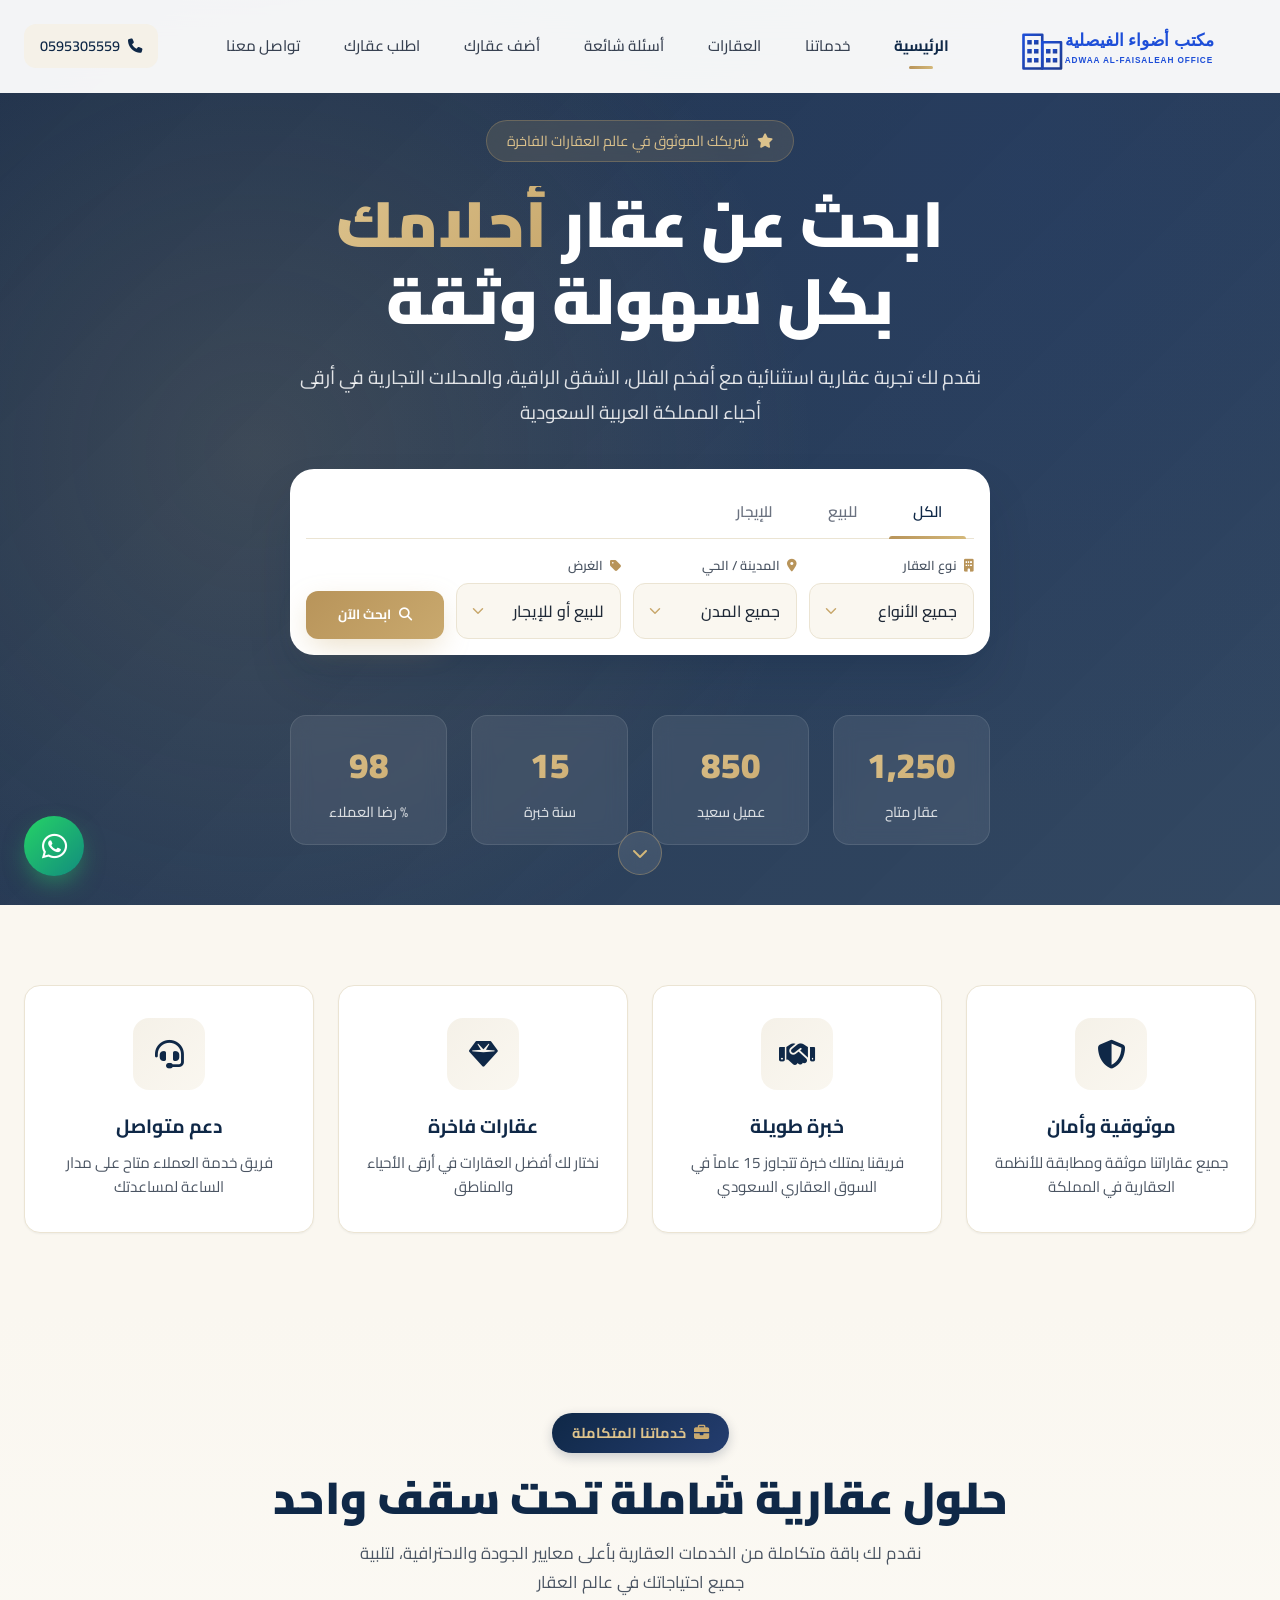
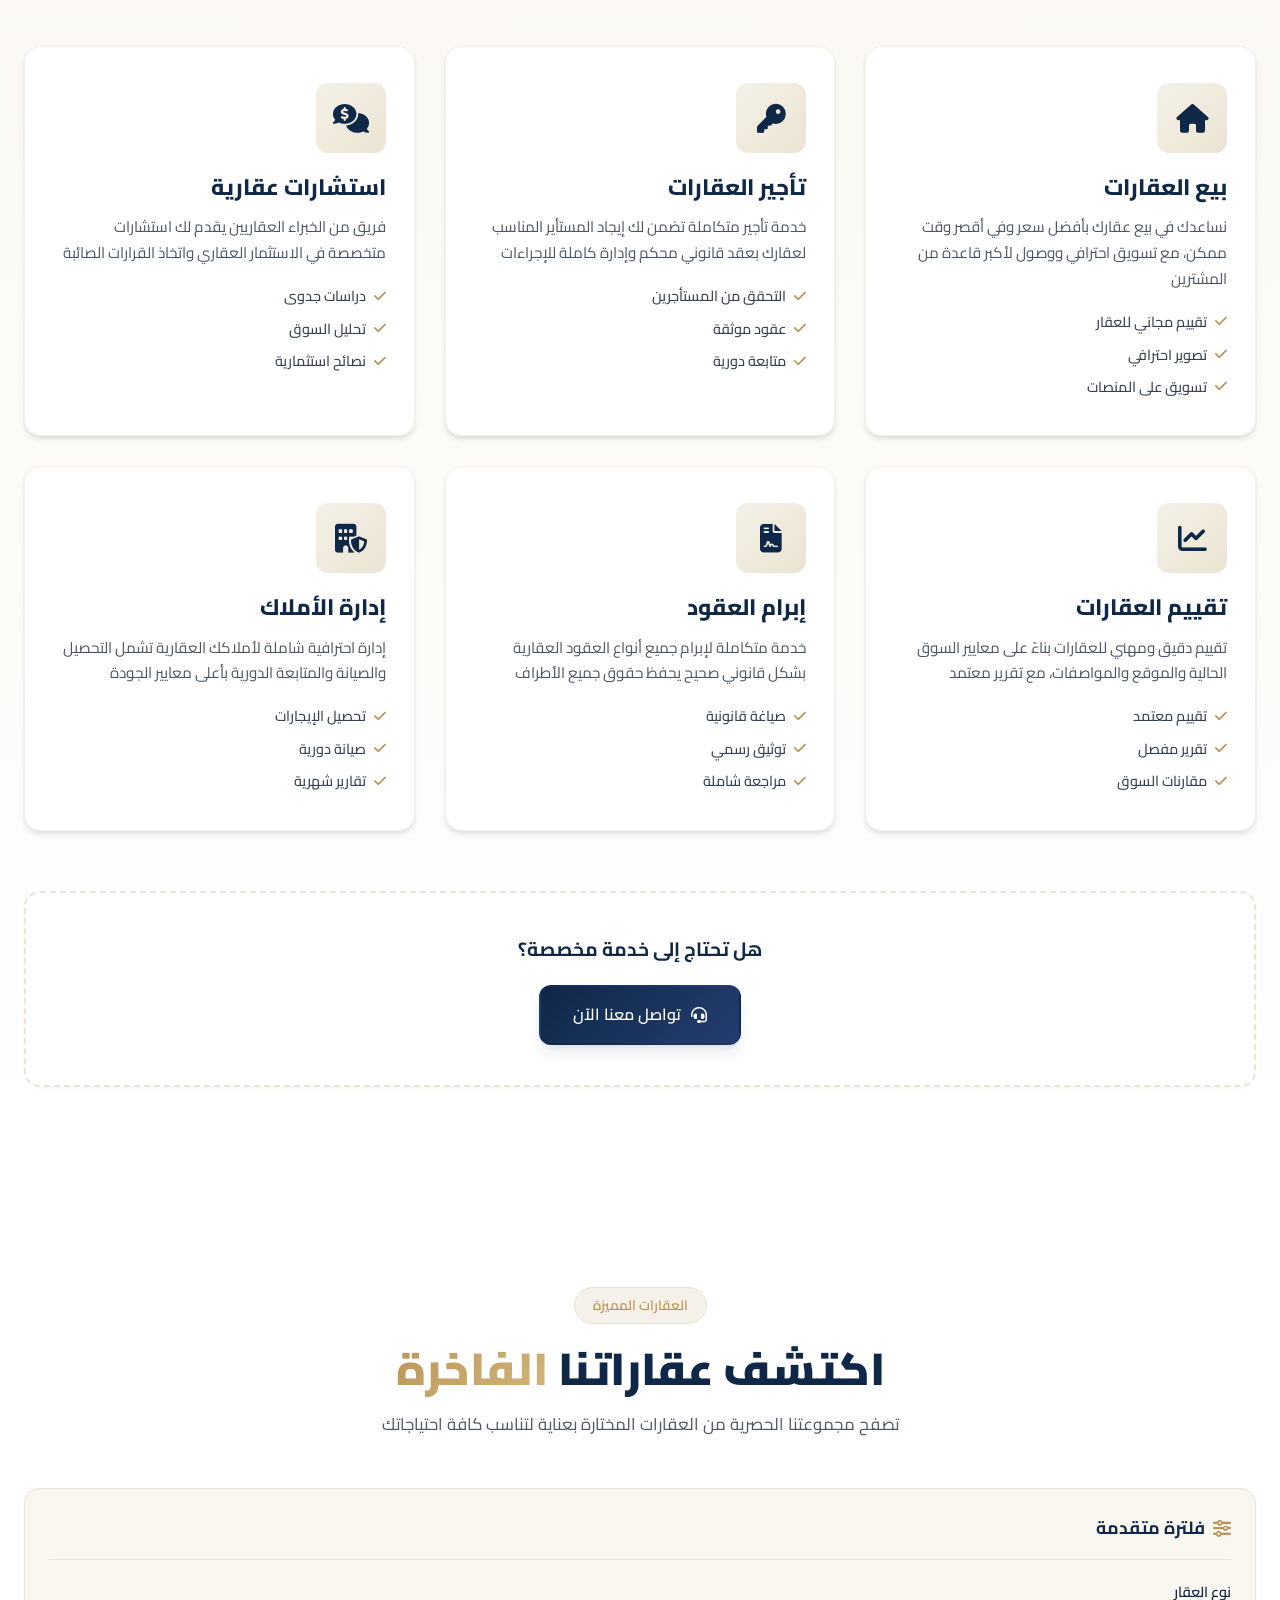
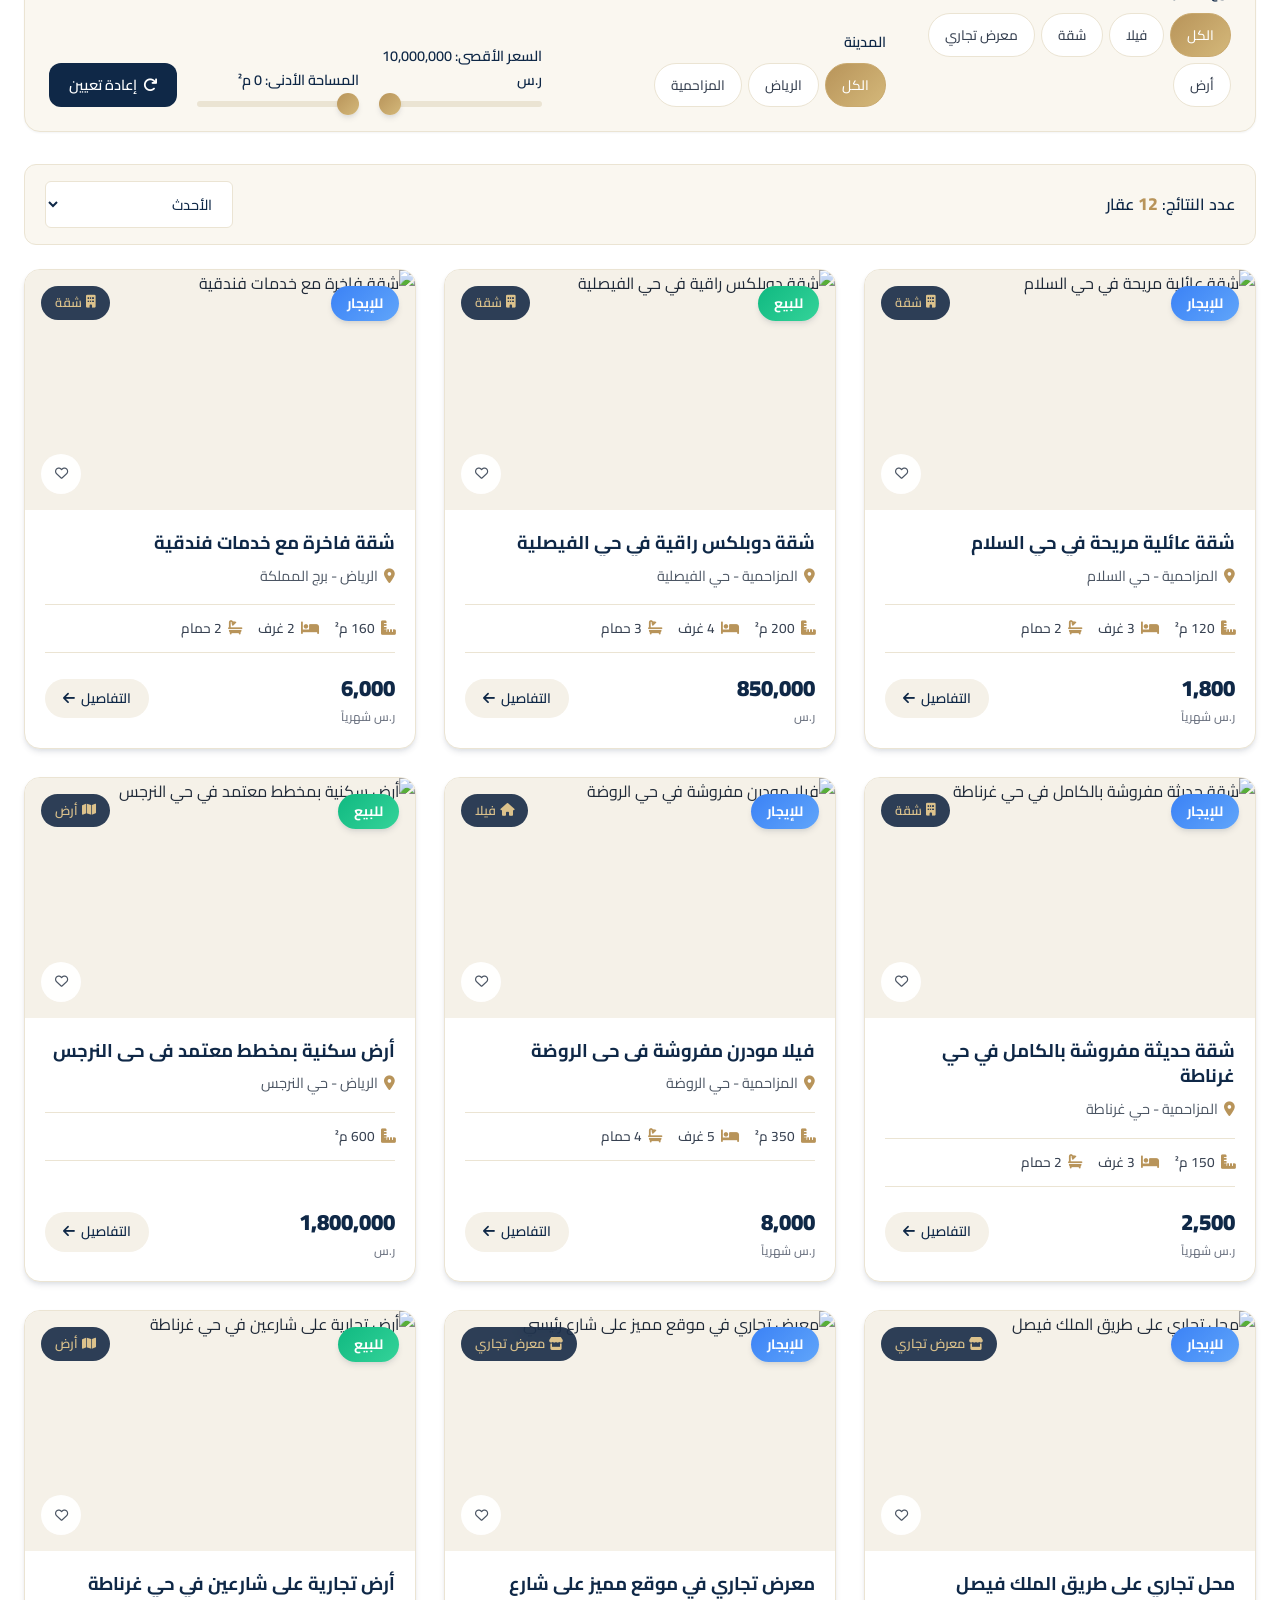
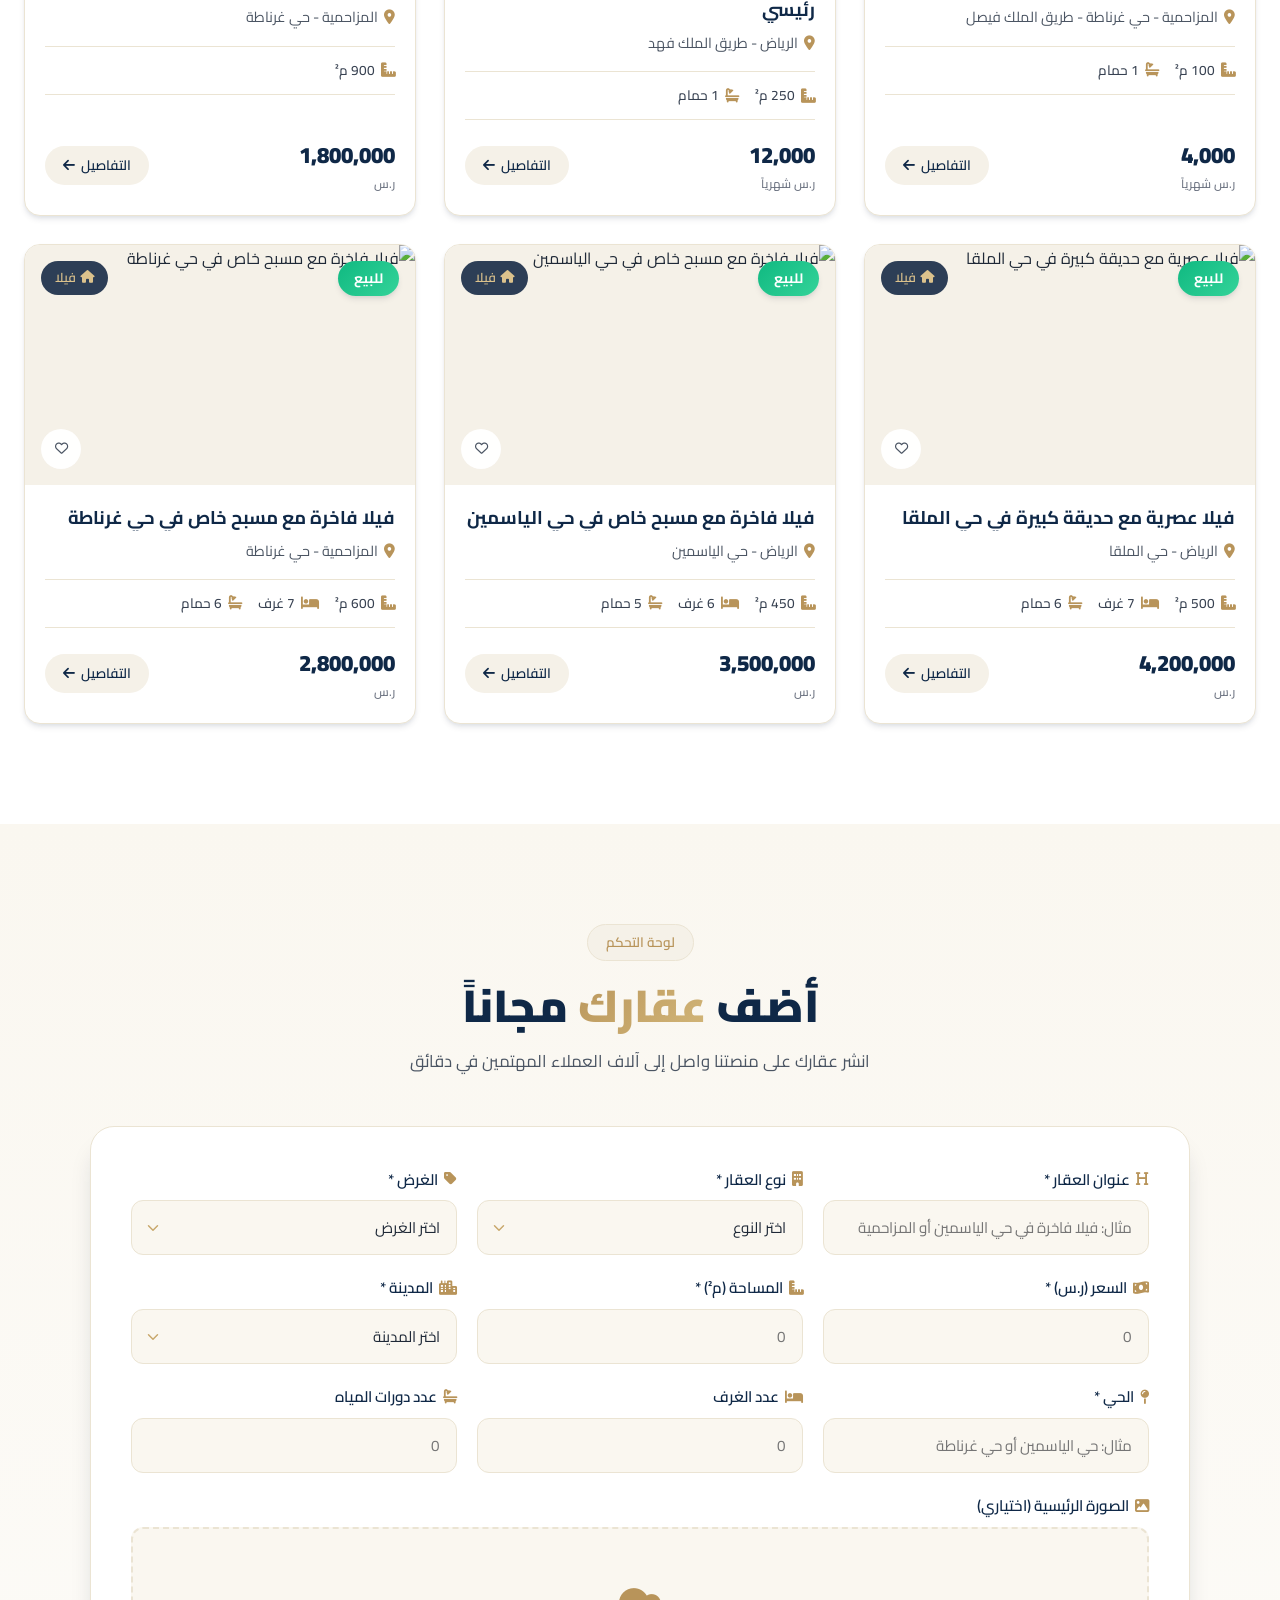
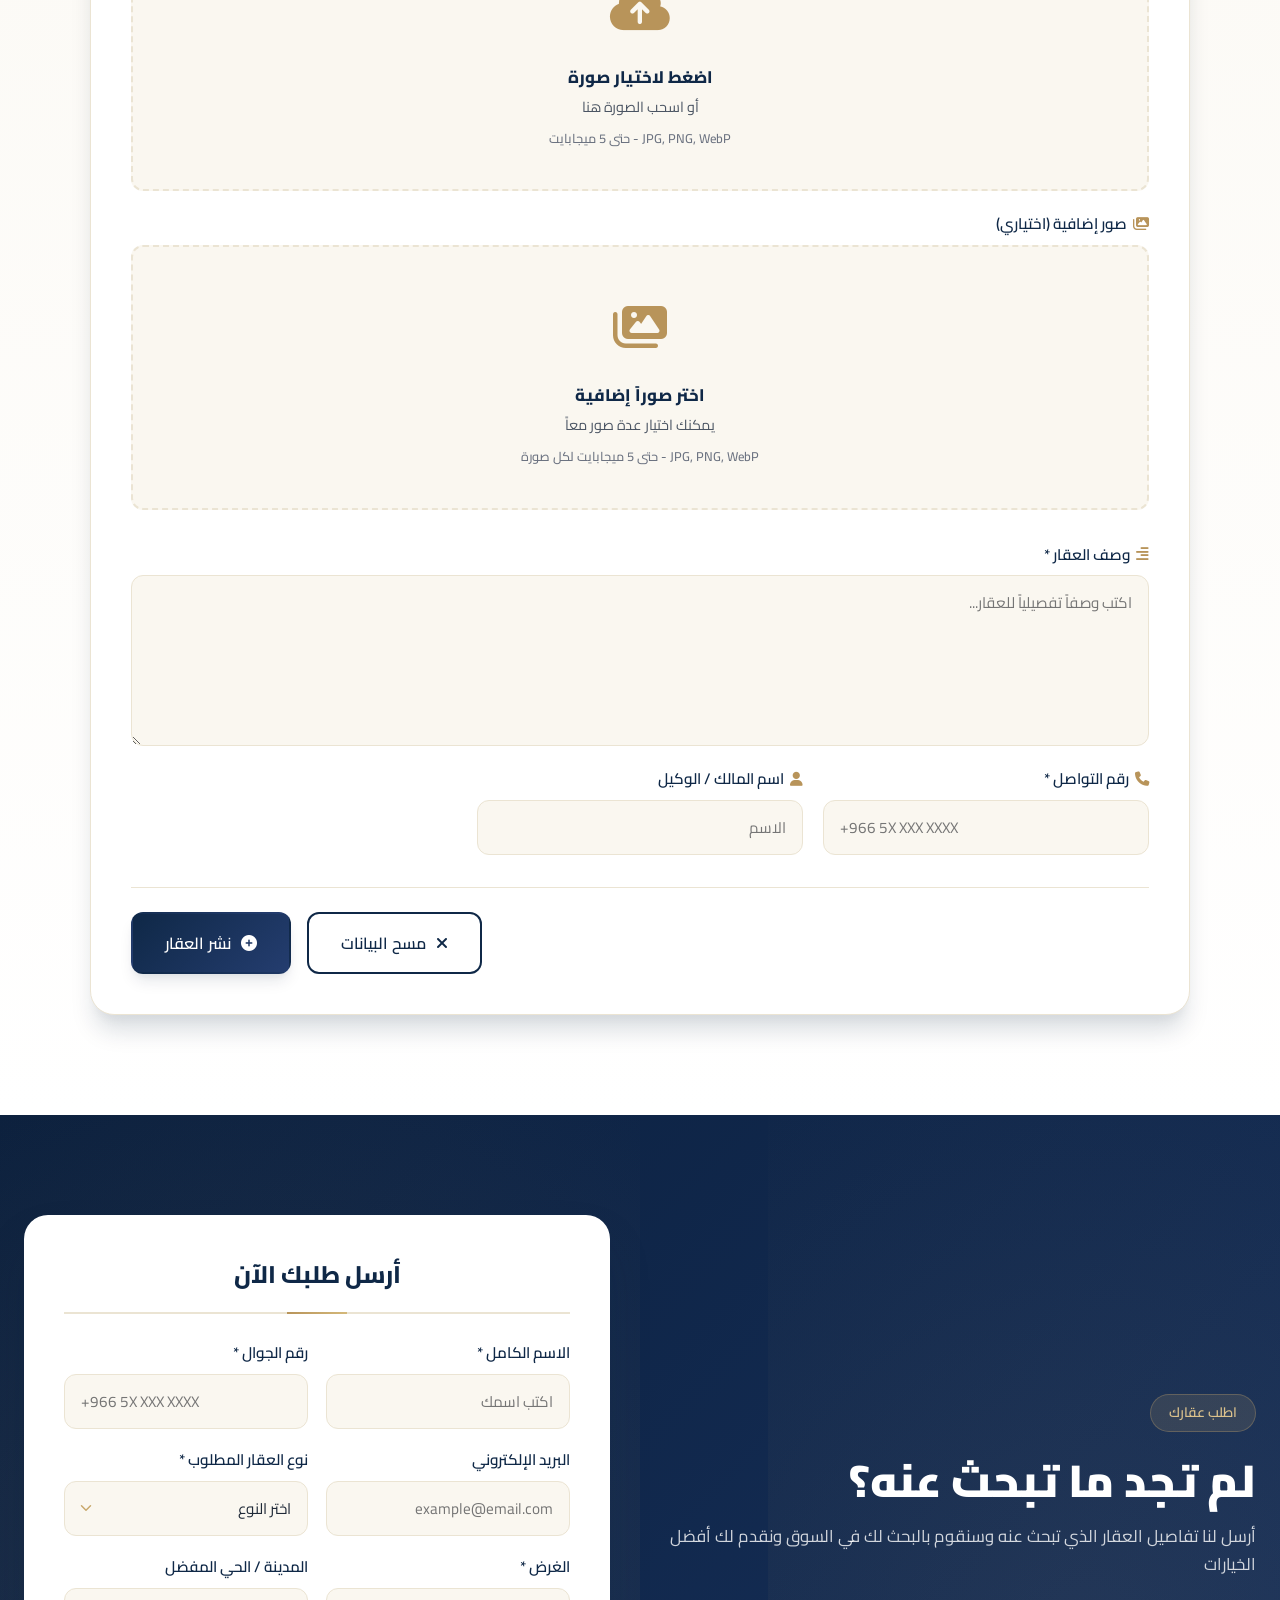
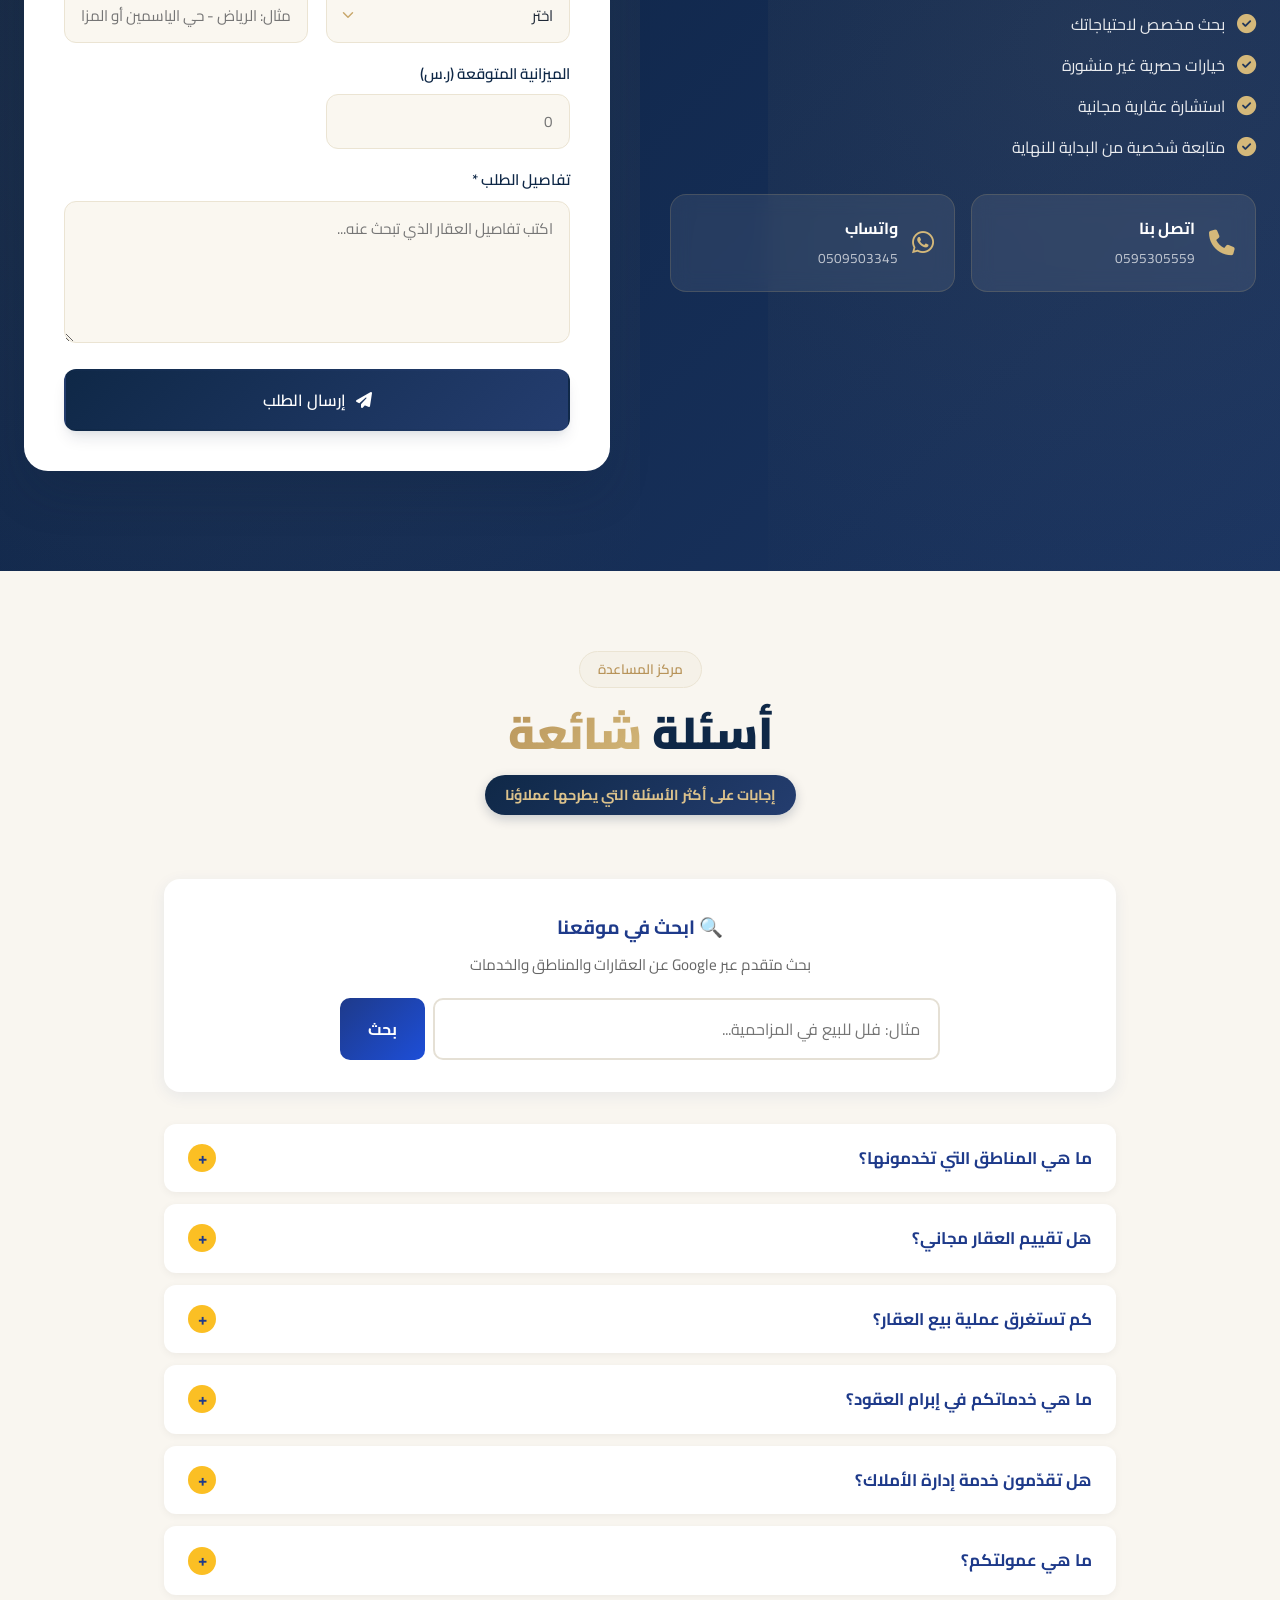
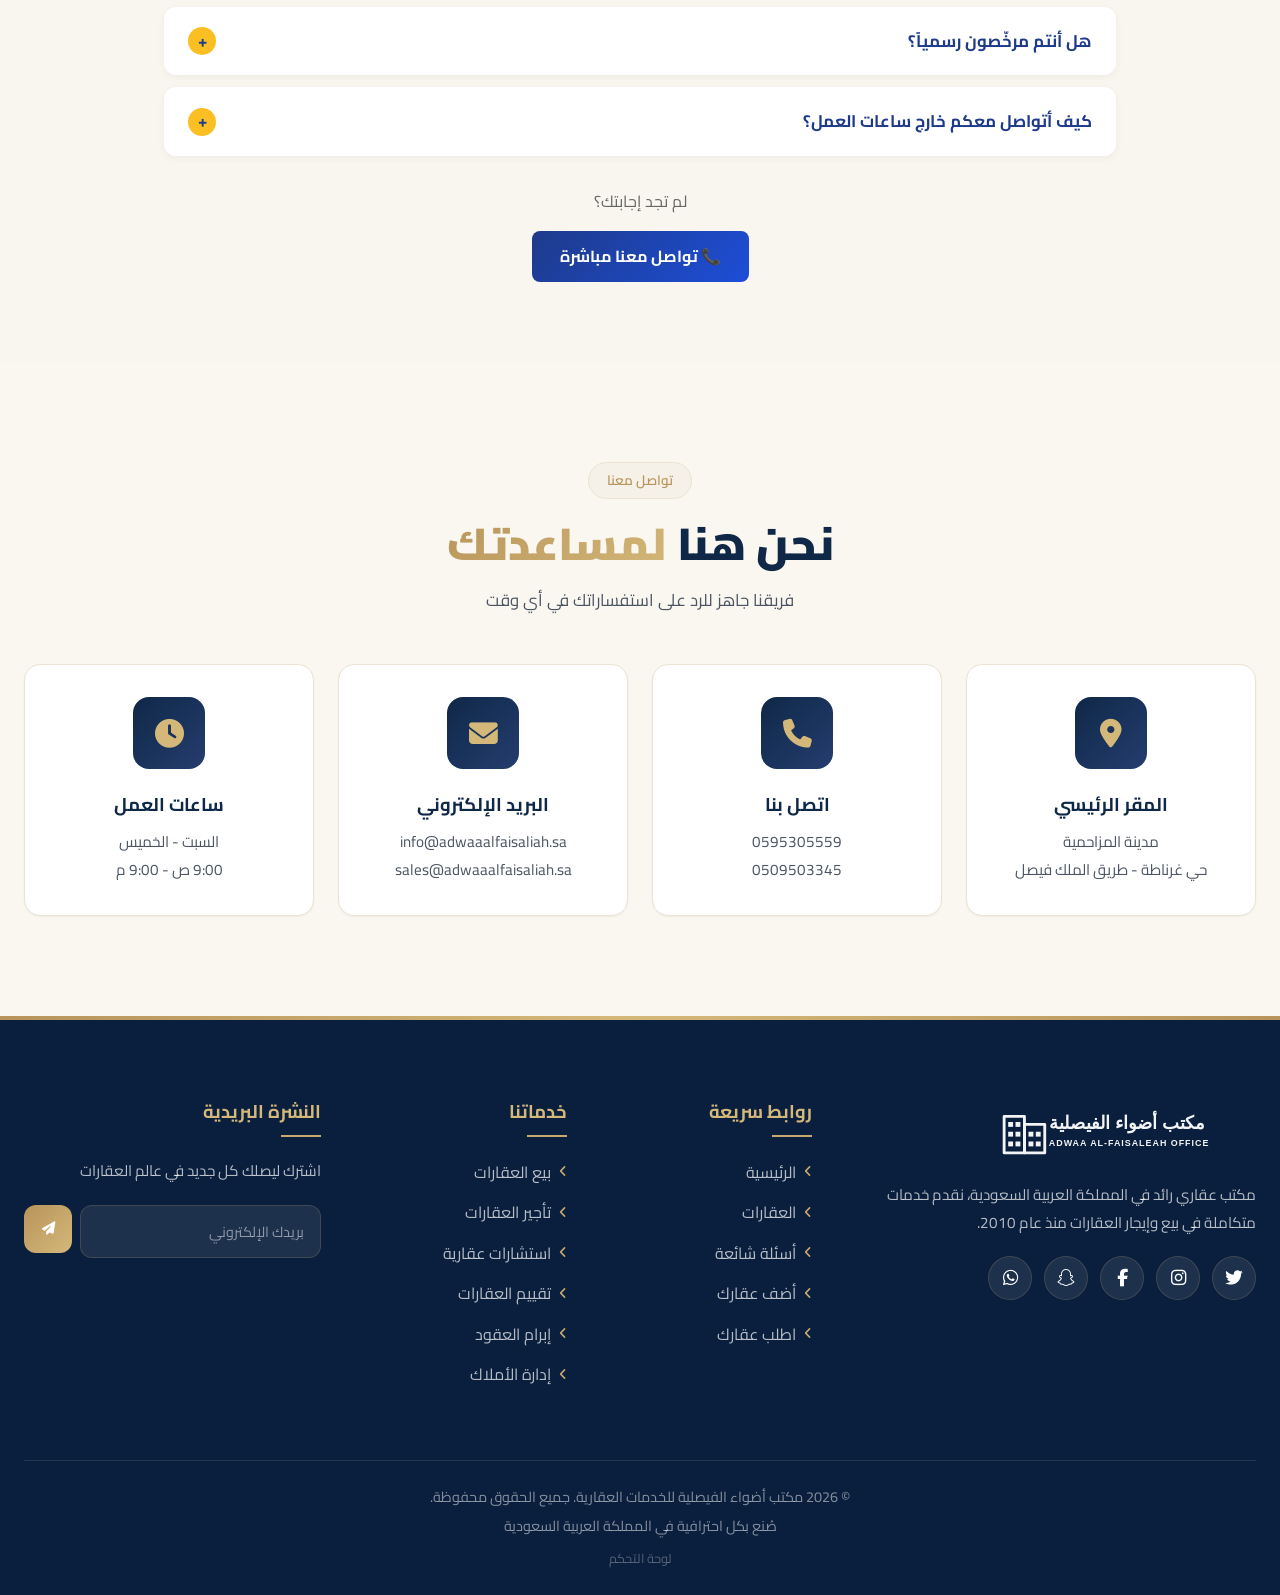
==== commit 2d9bf30b: "Fix: use document.write with Date.now() to force fresh JS load, bypass all browser+CDN cache" ====
--- a/index.html
+++ b/index.html
@@ -1133,7 +1133,7 @@
     <!-- إشعارات -->
     <div class="toast-container" id="toastContainer"></div>
 
-    <script src="js/data-v2.js"></script>
-    <script src="js/app-v2.js"></script>
+    <script>document.write('<scr'+'ipt src="js/data.js?'+Date.now()+'"><\/scr'+'ipt>')</script>
+    <script>document.write('<scr'+'ipt src="js/app.js?'+Date.now()+'"><\/scr'+'ipt>')</script>
 </body>
 </html>
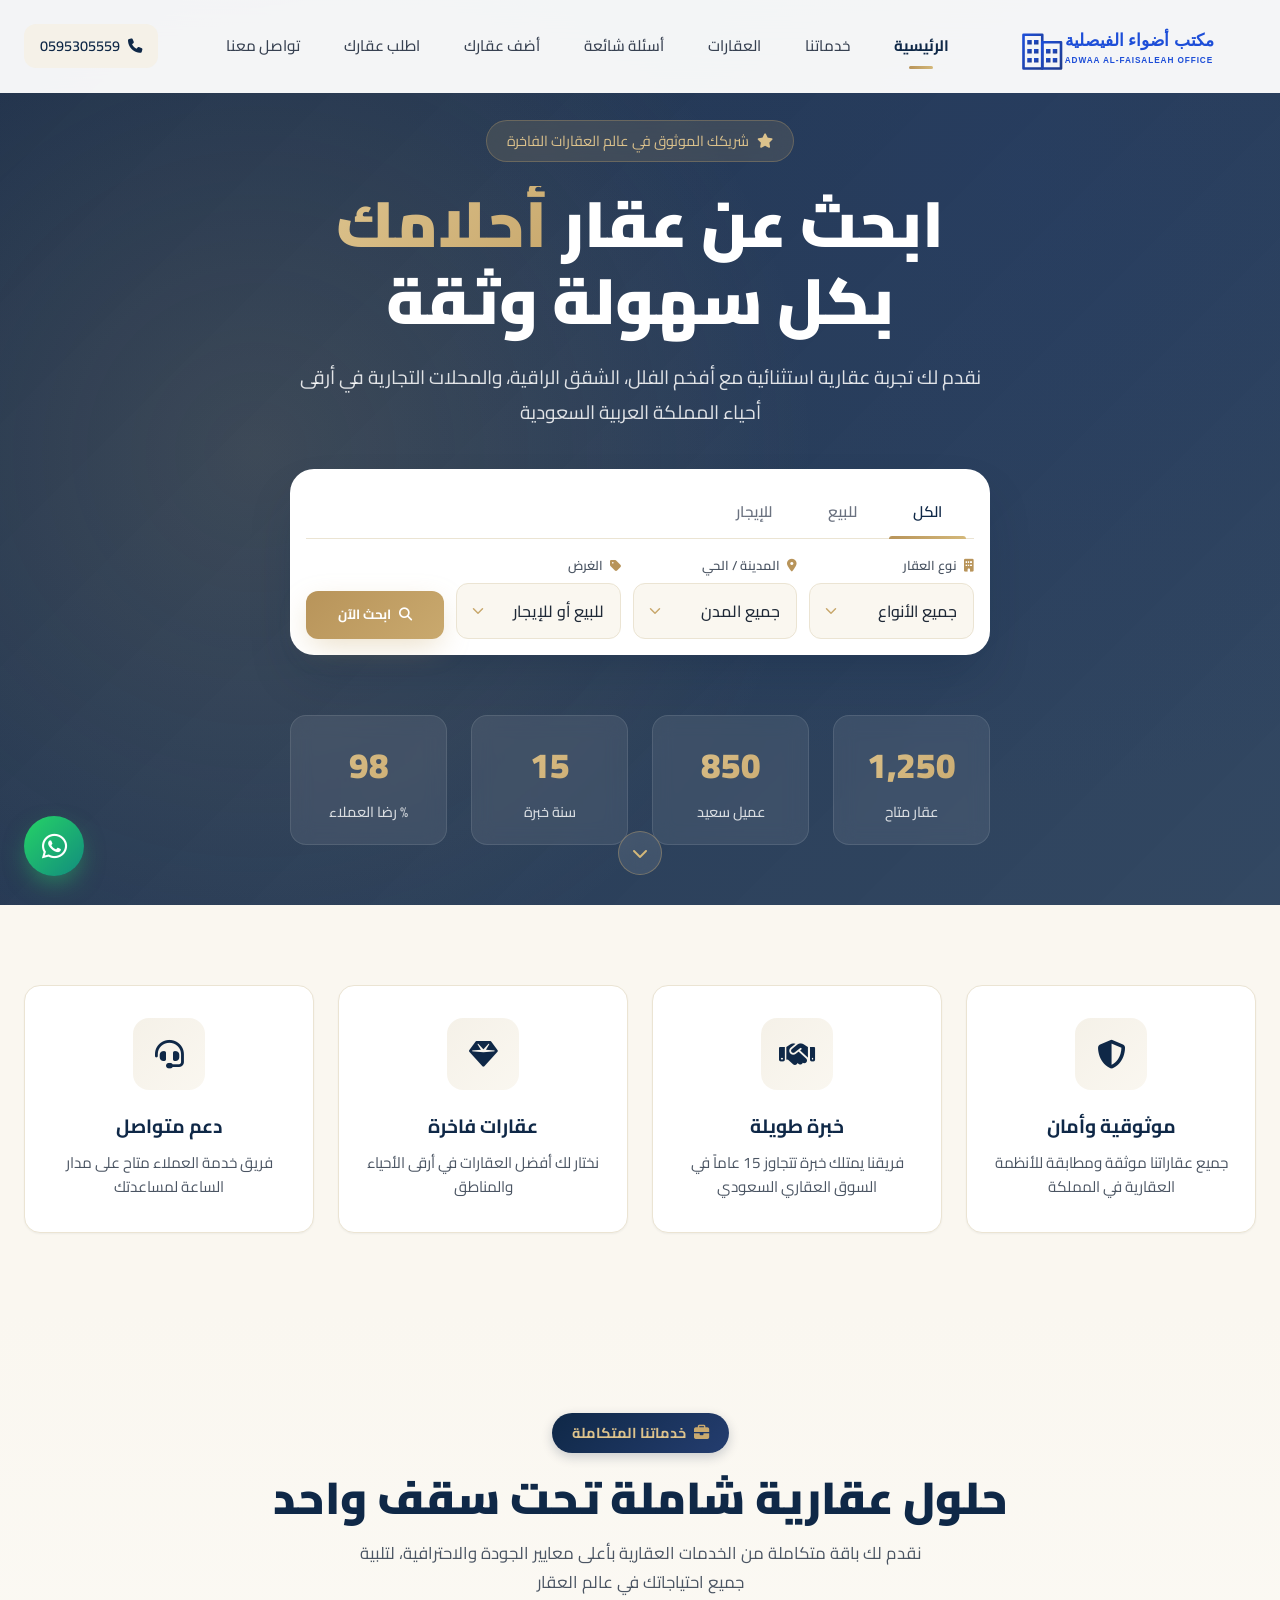
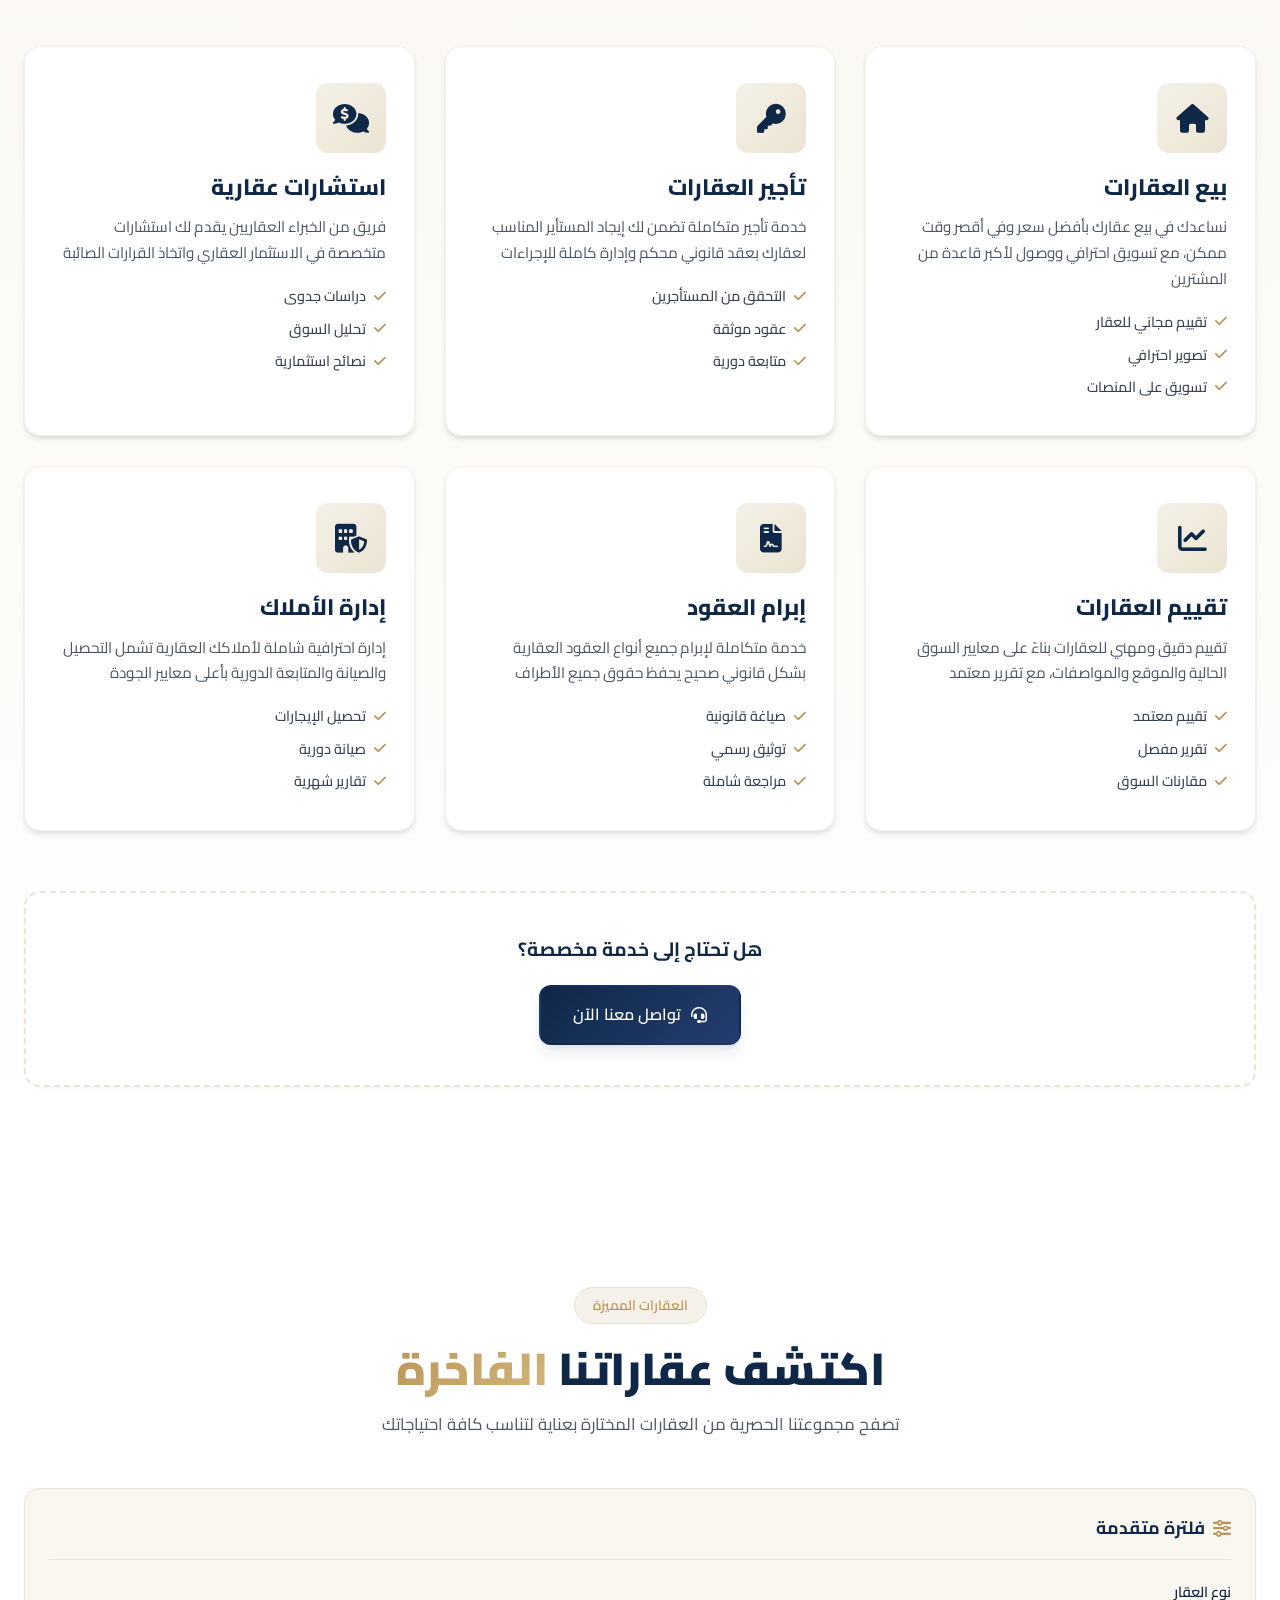
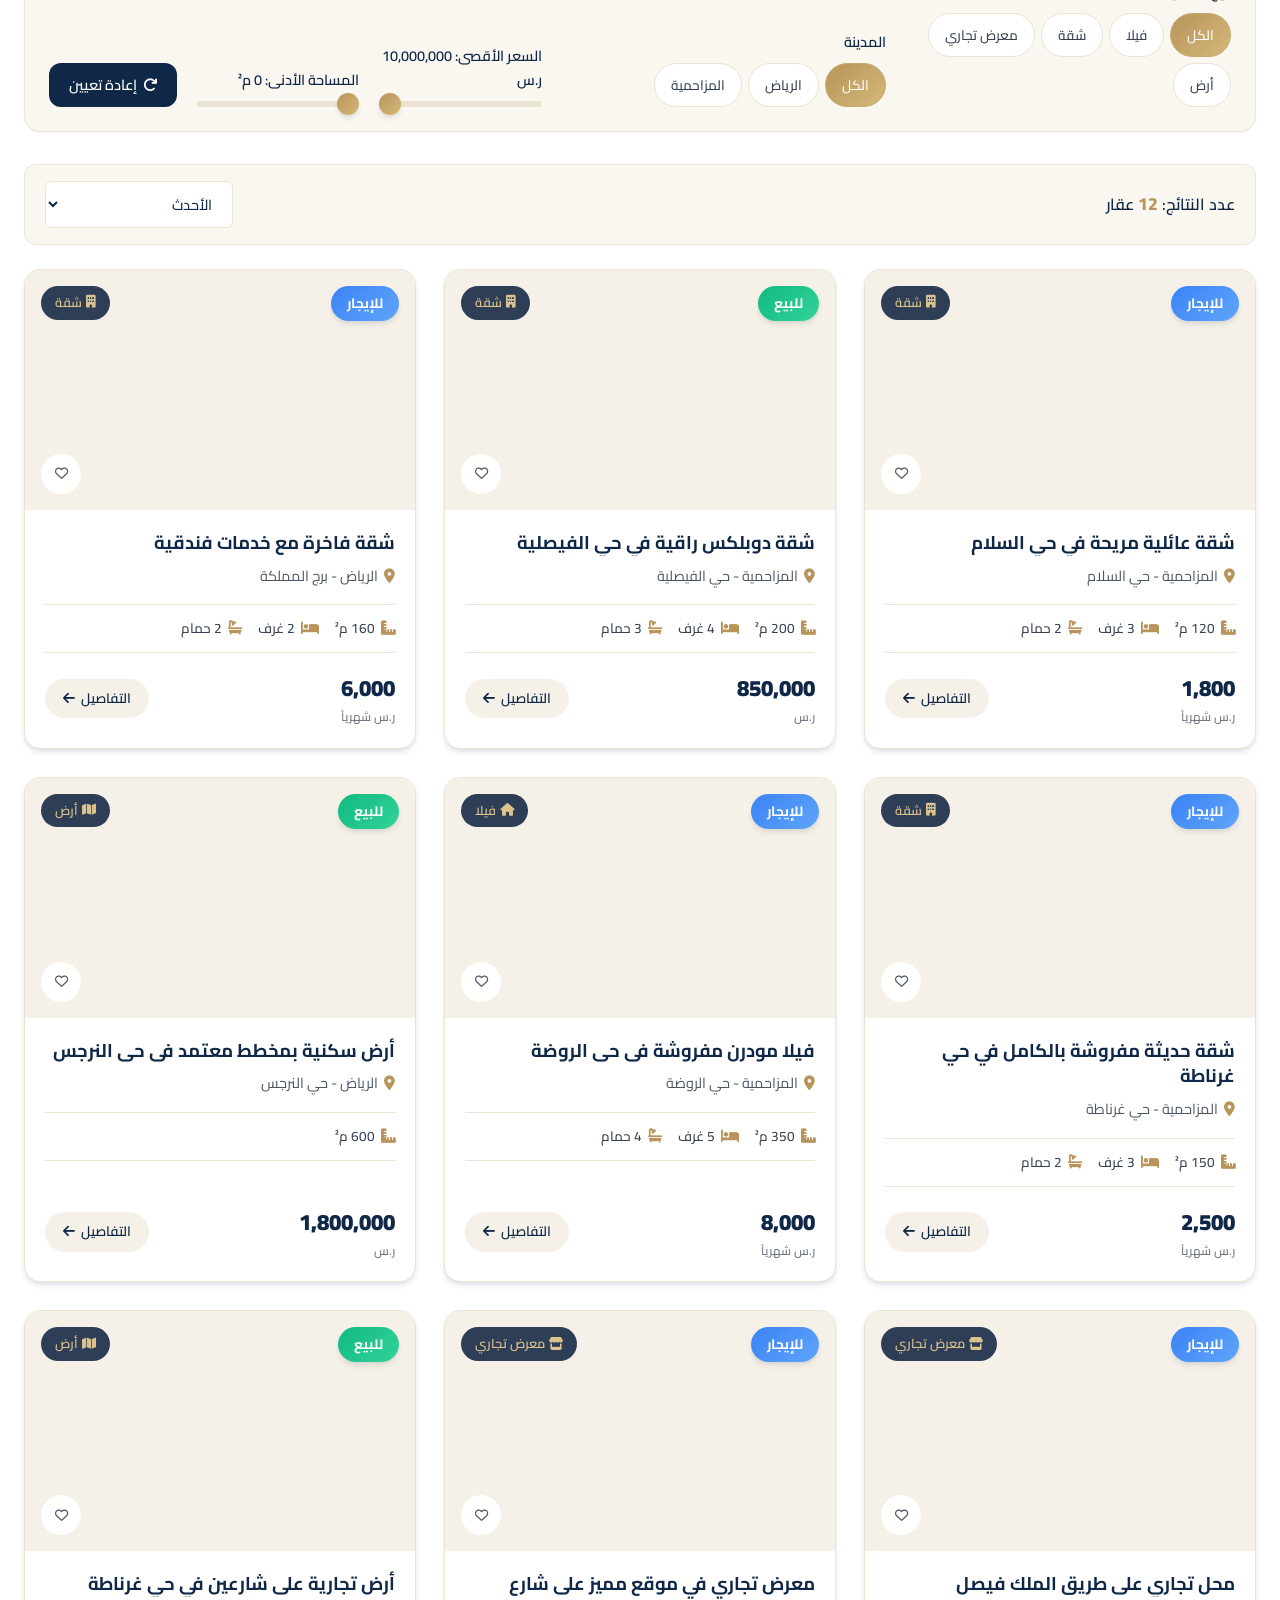
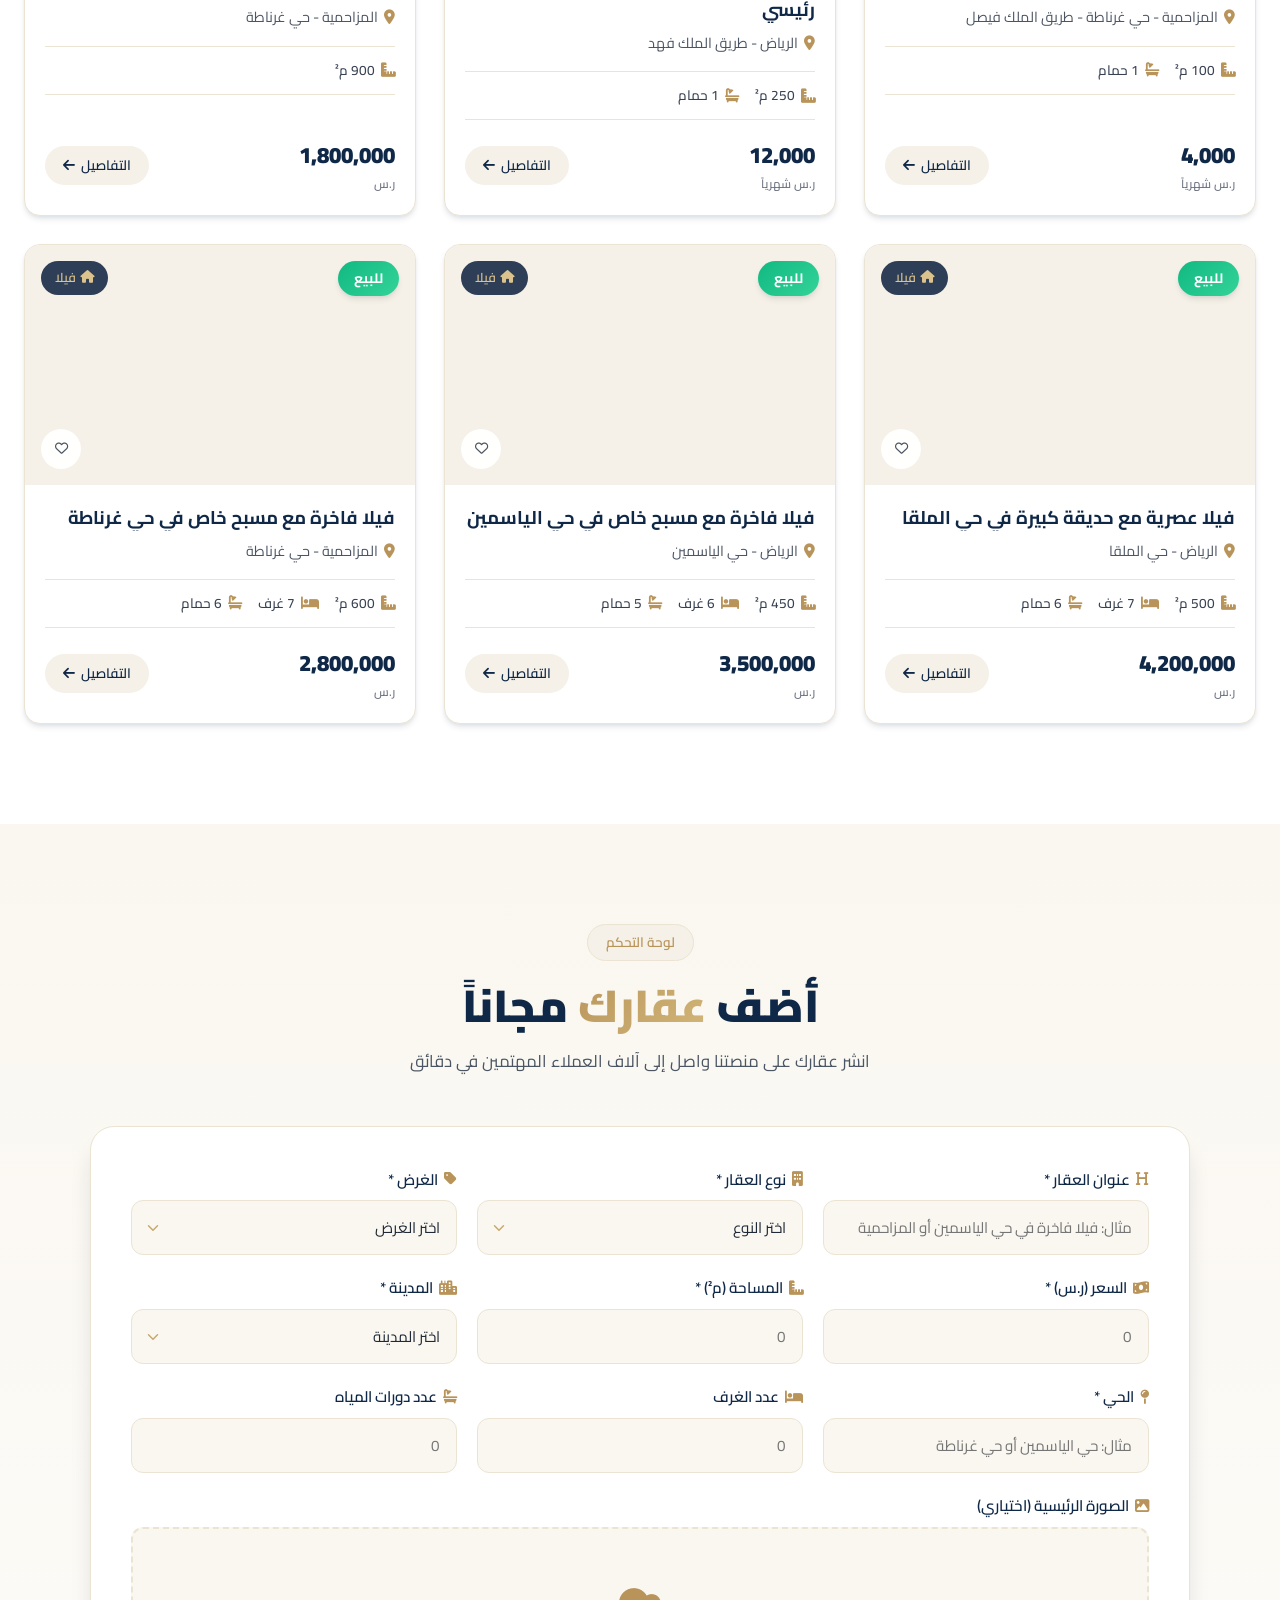
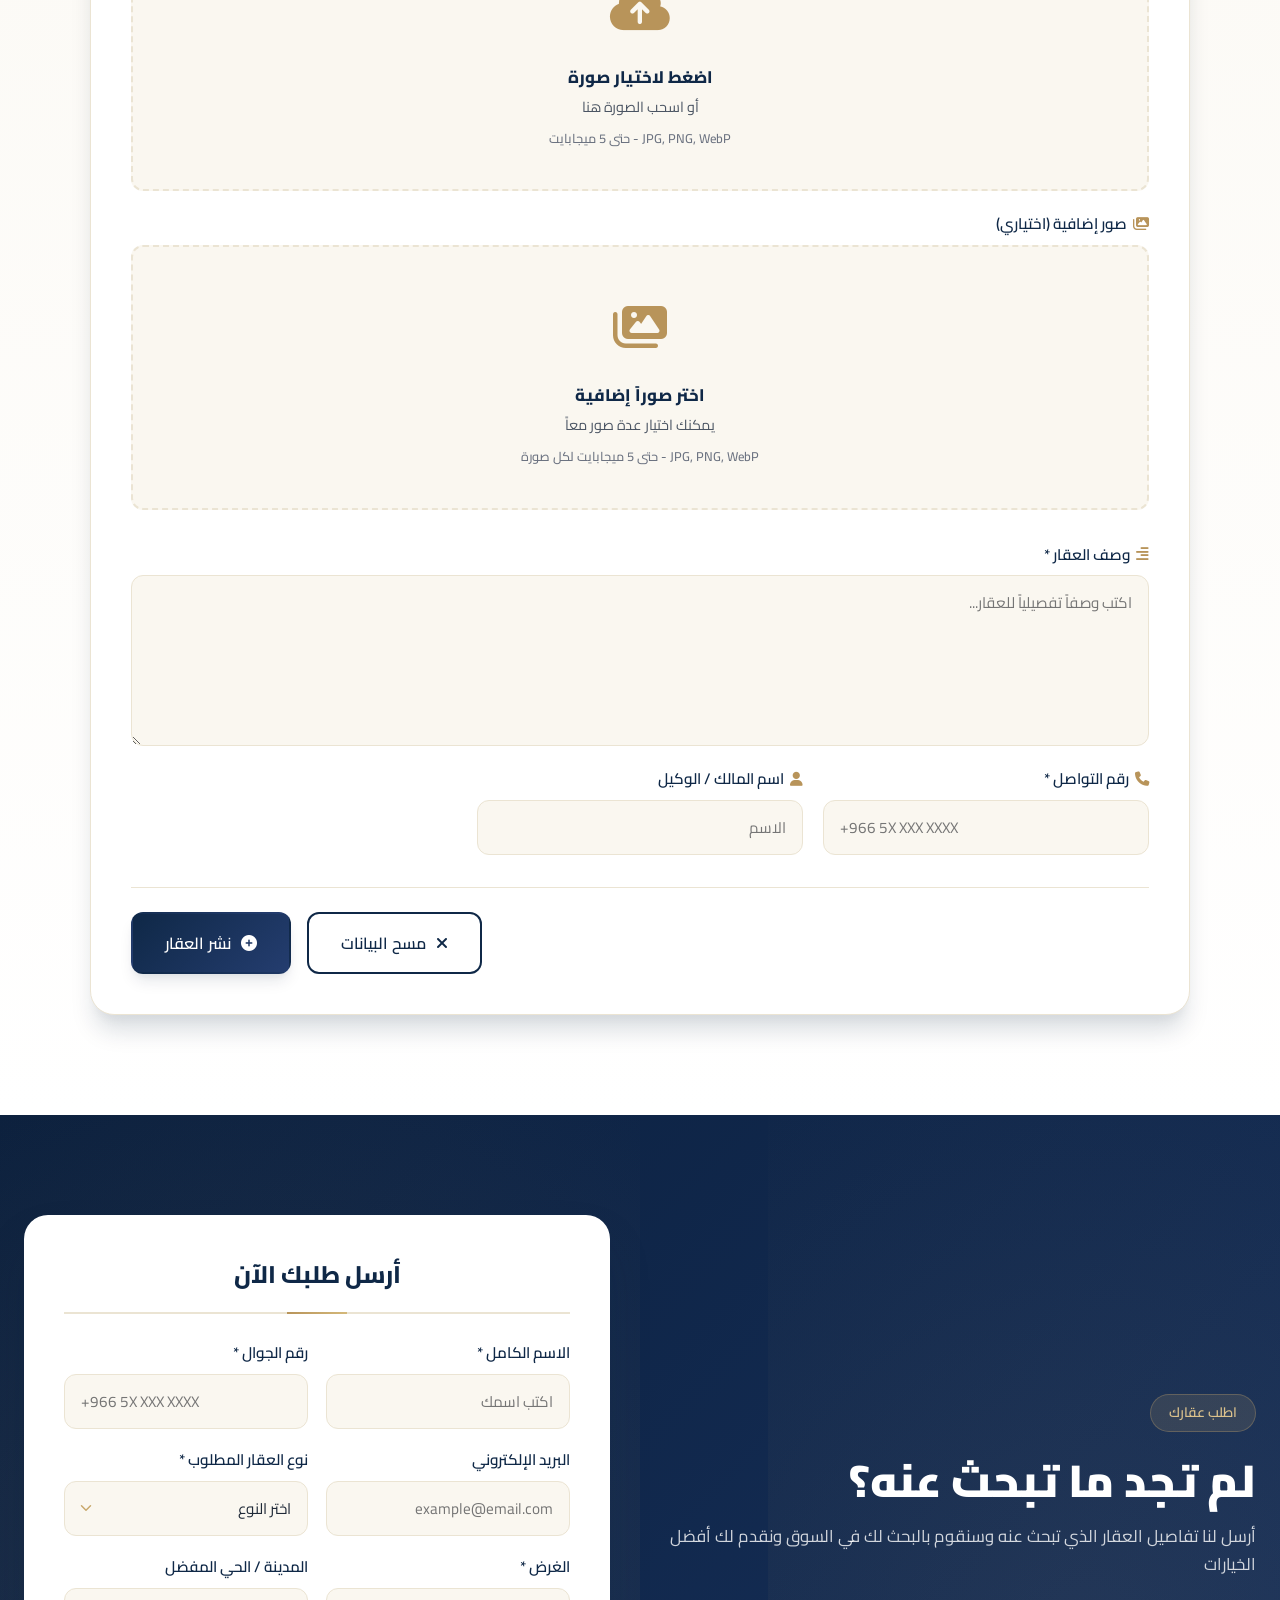
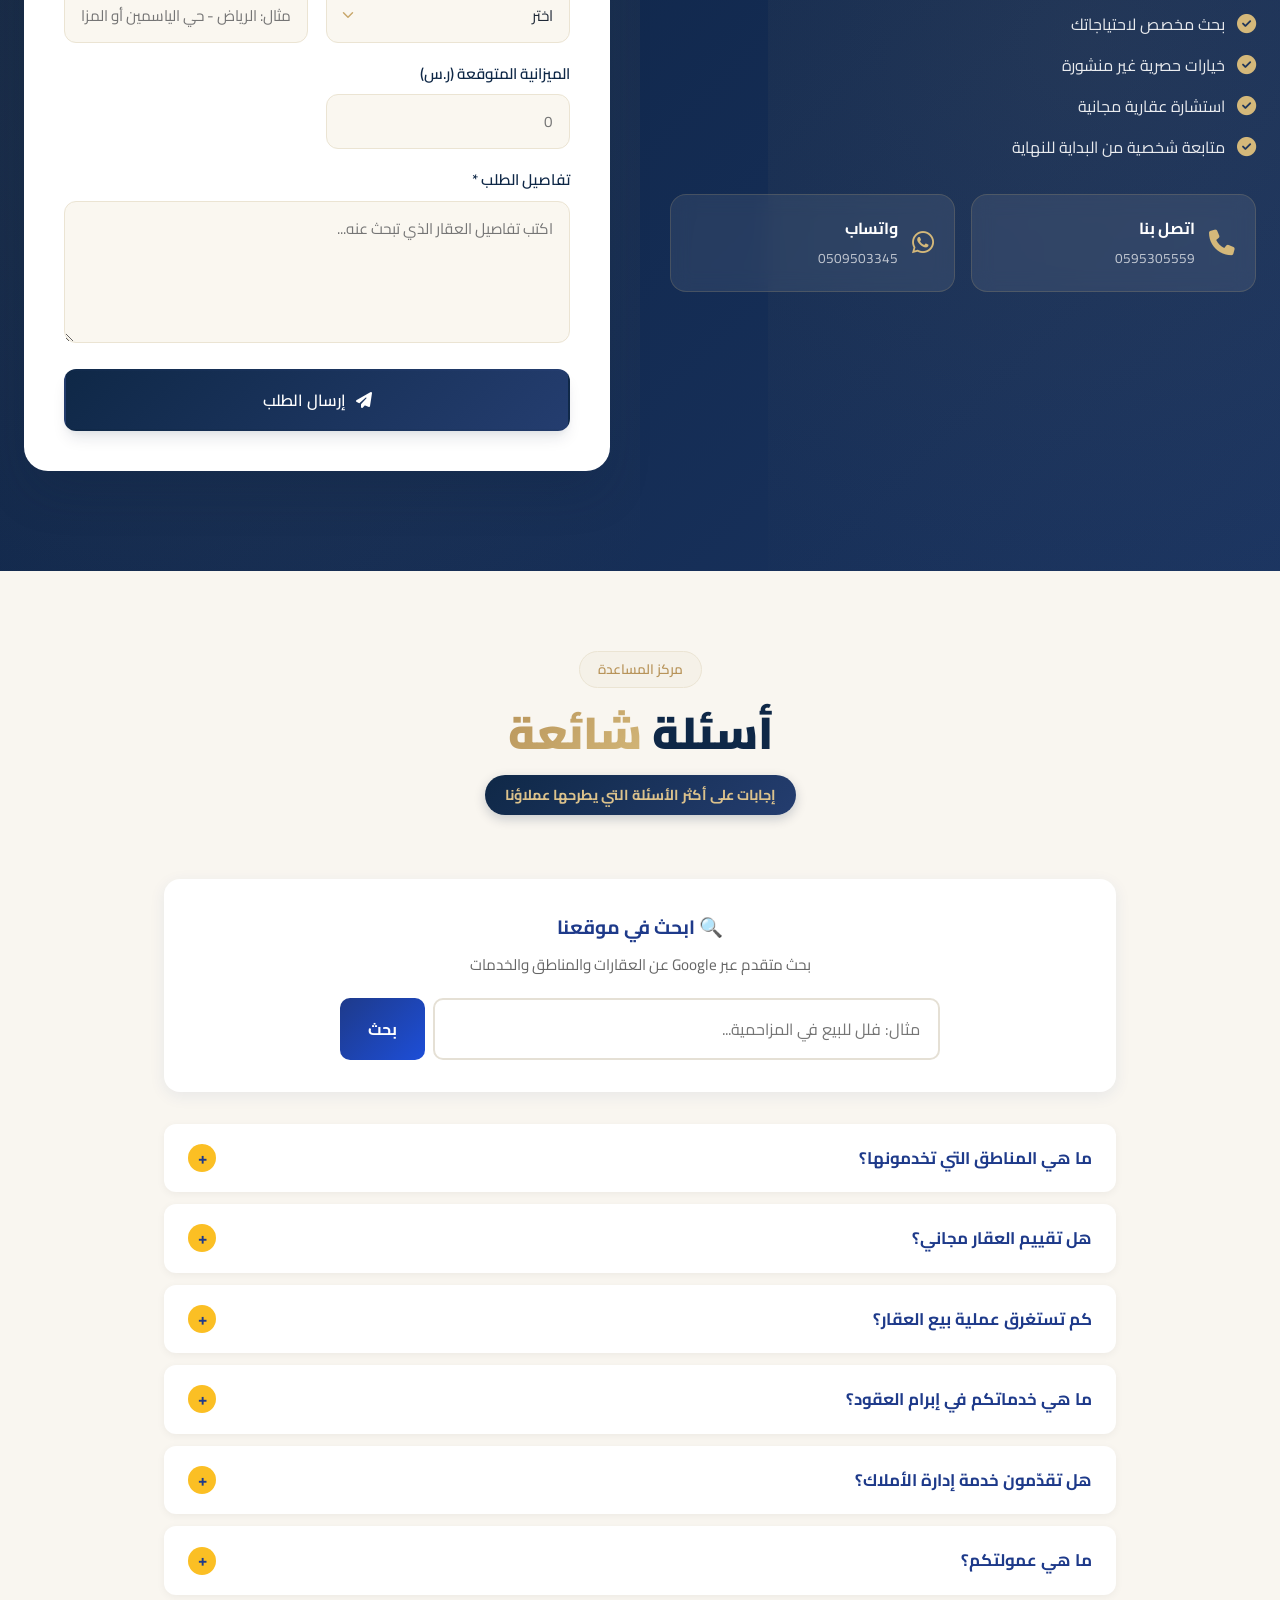
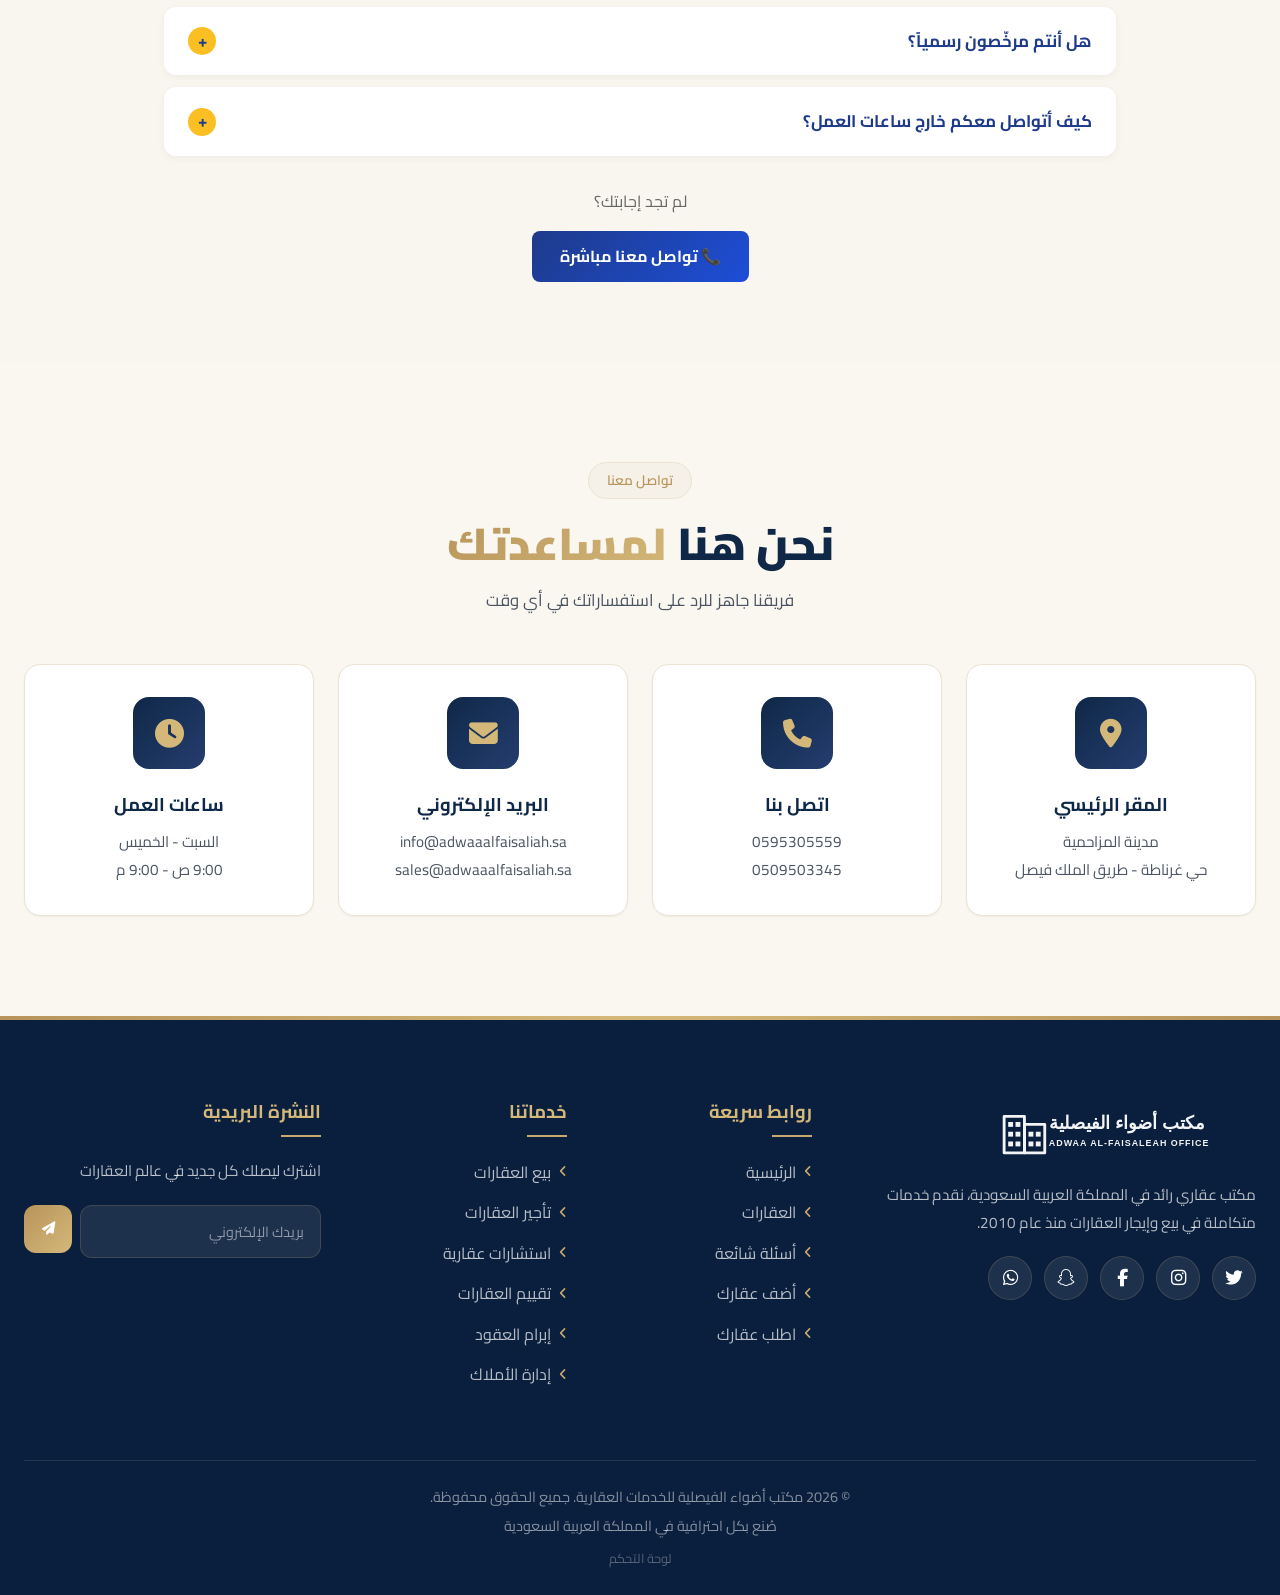
==== commit c7170744: "FIX: HTML referenced non-existent JS files (data.202606.js) causing 404s, reverted to data.js/app.js" ====
--- a/index.html
+++ b/index.html
@@ -1133,7 +1133,7 @@
     <!-- إشعارات -->
     <div class="toast-container" id="toastContainer"></div>
 
-    <script>document.write('<scr'+'ipt src="js/data.js?'+Date.now()+'"><\/scr'+'ipt>')</script>
-    <script>document.write('<scr'+'ipt src="js/app.js?'+Date.now()+'"><\/scr'+'ipt>')</script>
+    <script src="js/data.js"></script>
+    <script src="js/app.js"></script>
 </body>
 </html>
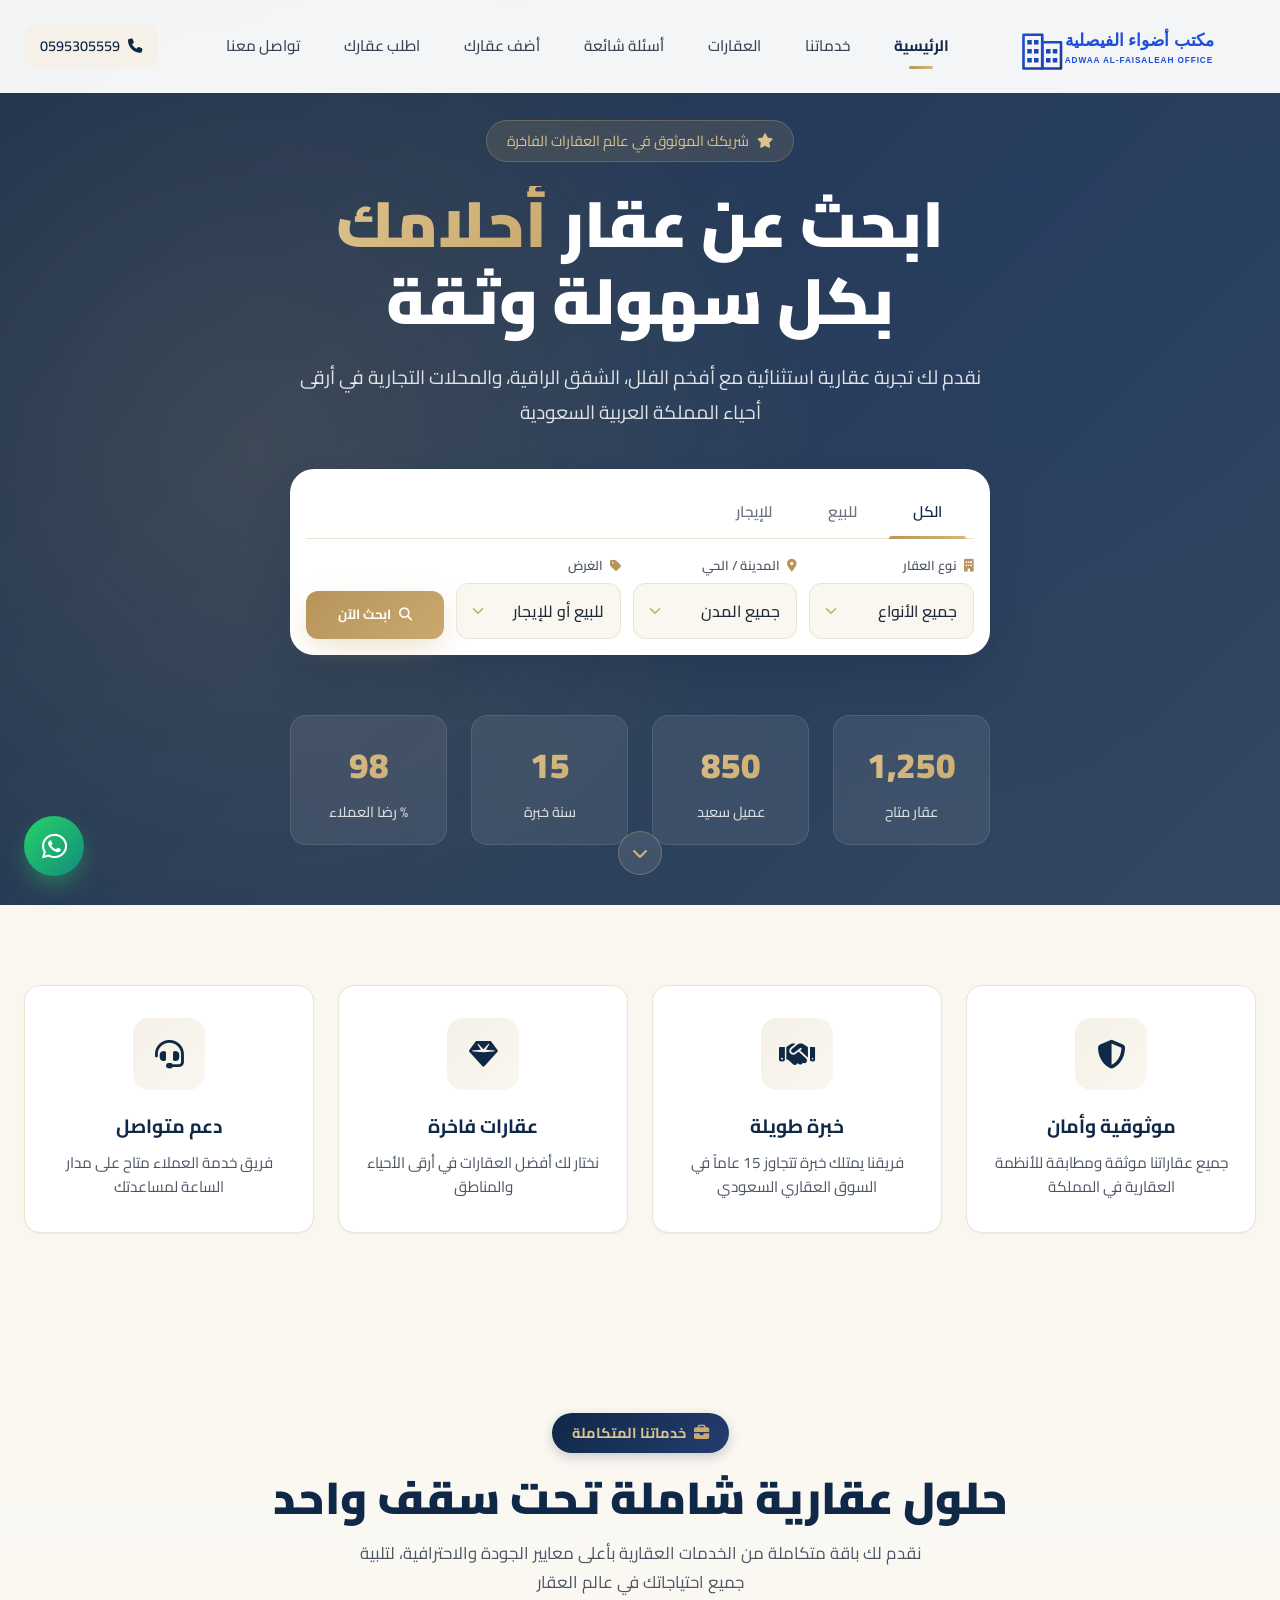
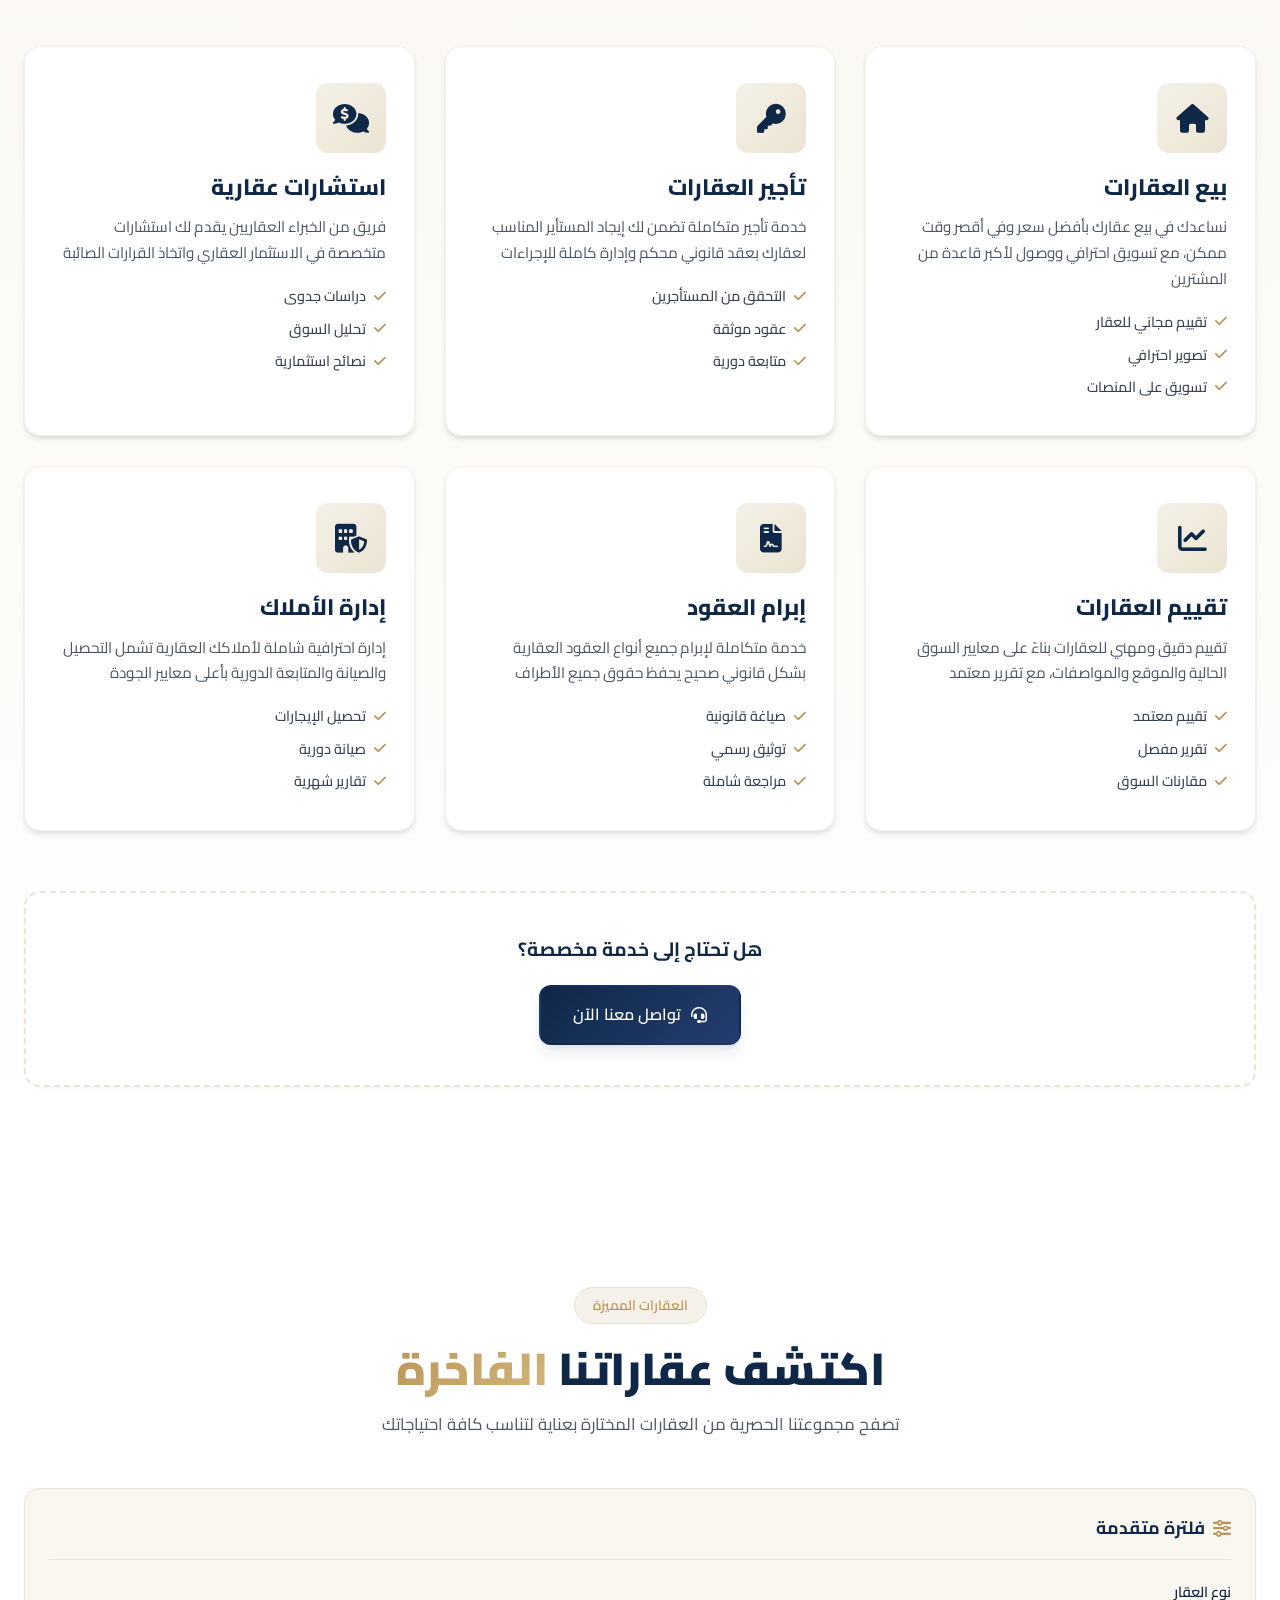
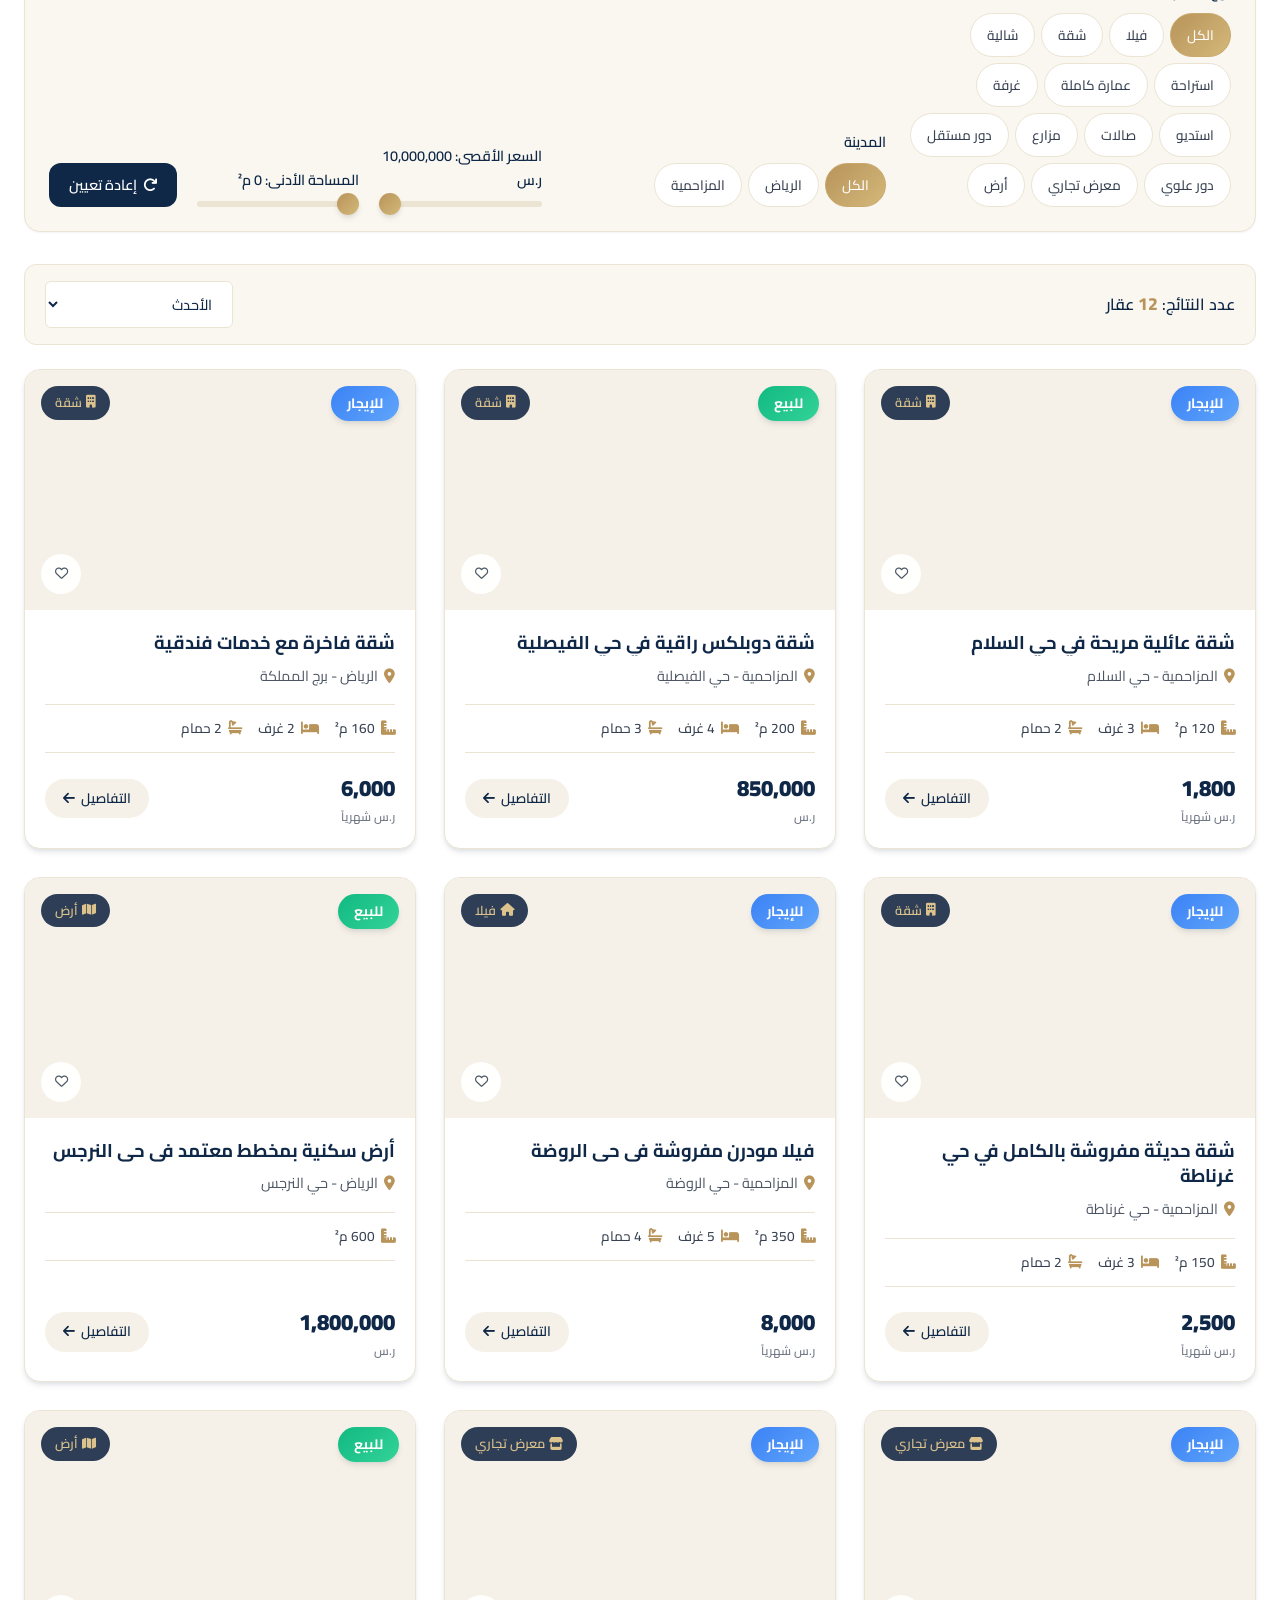
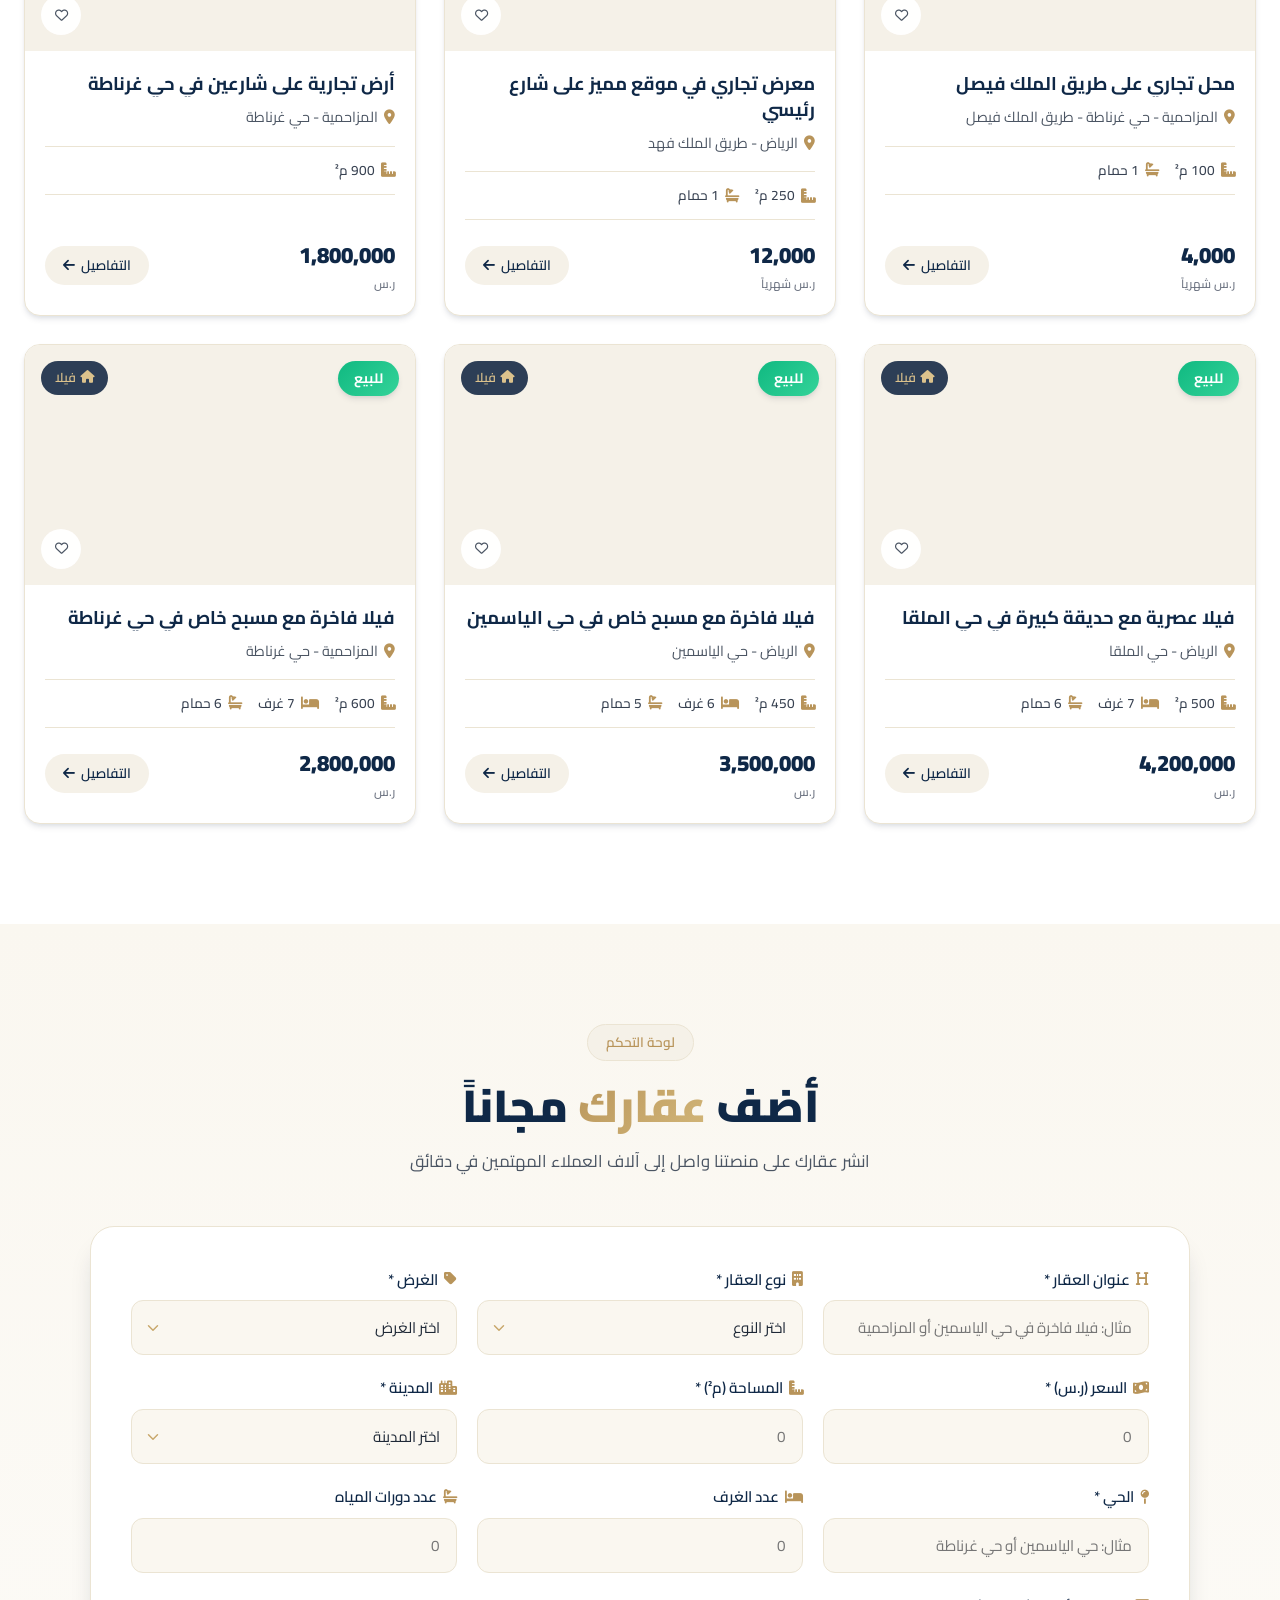
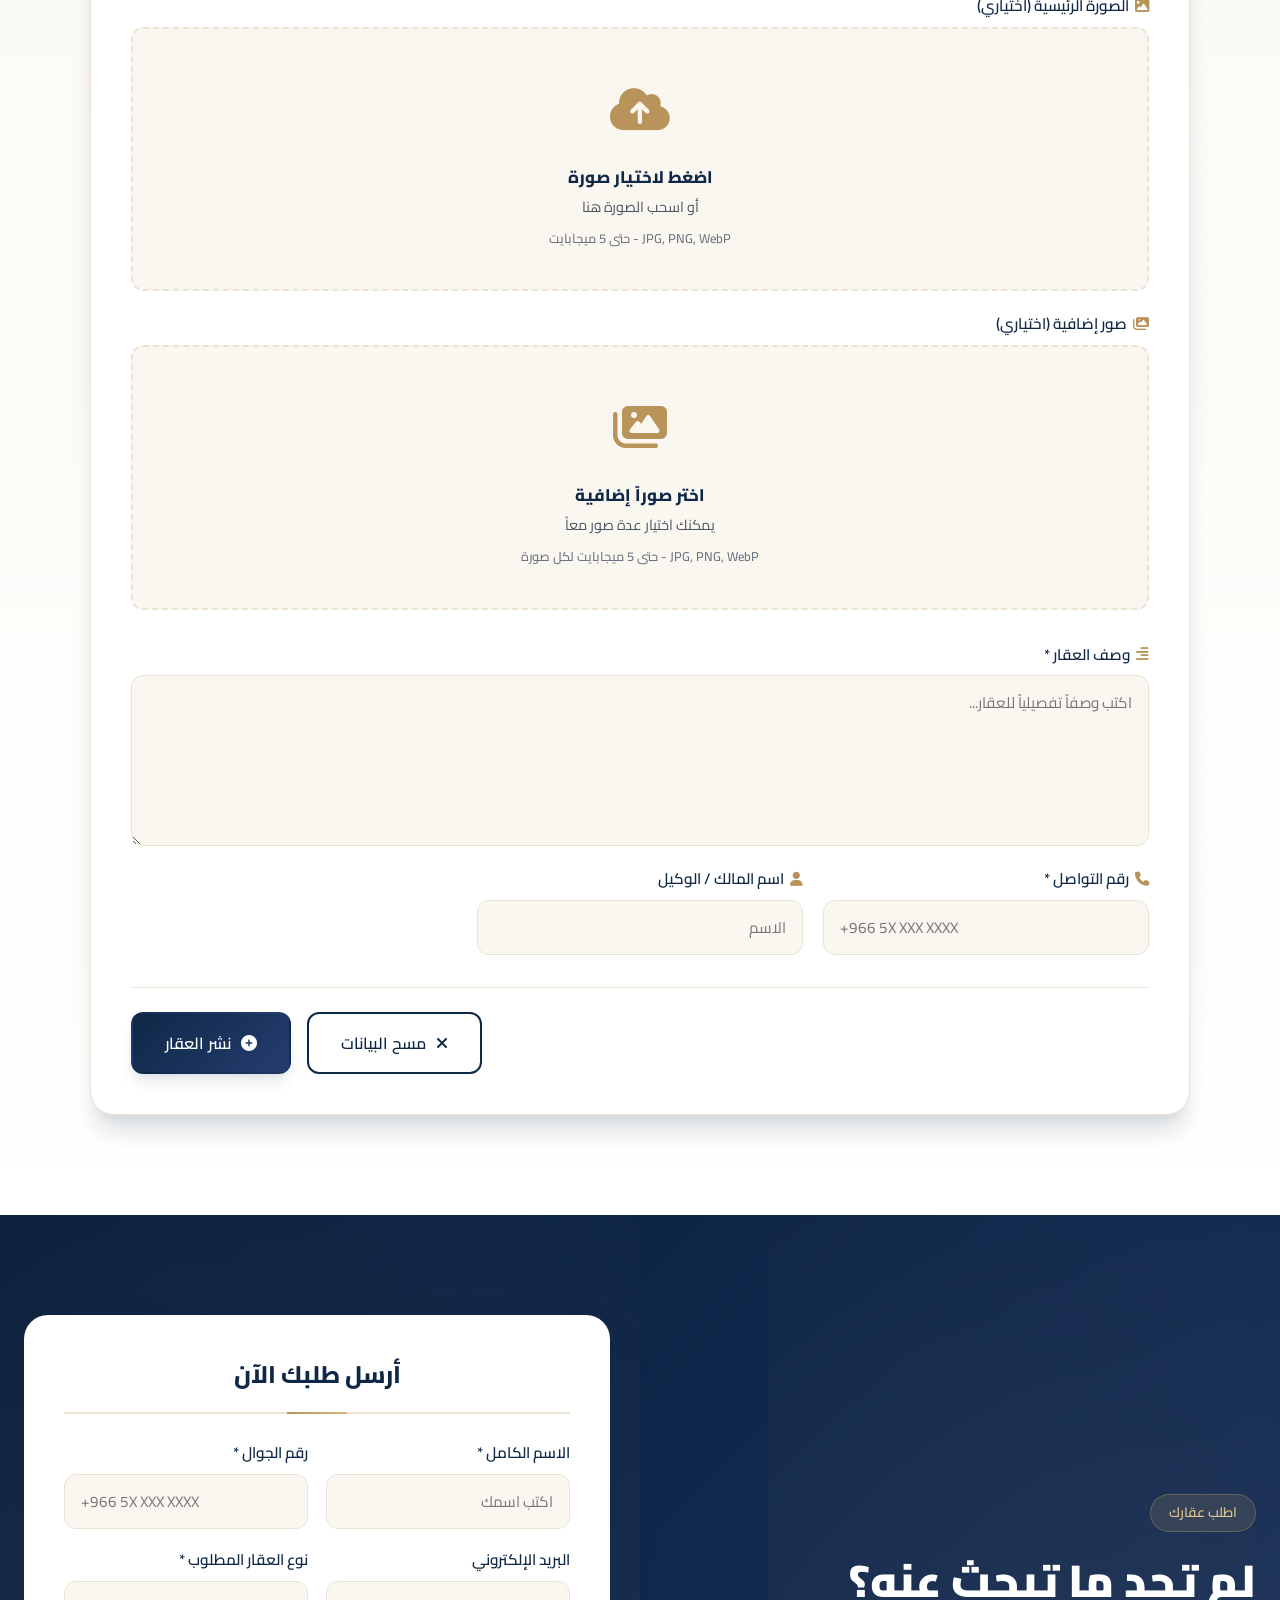
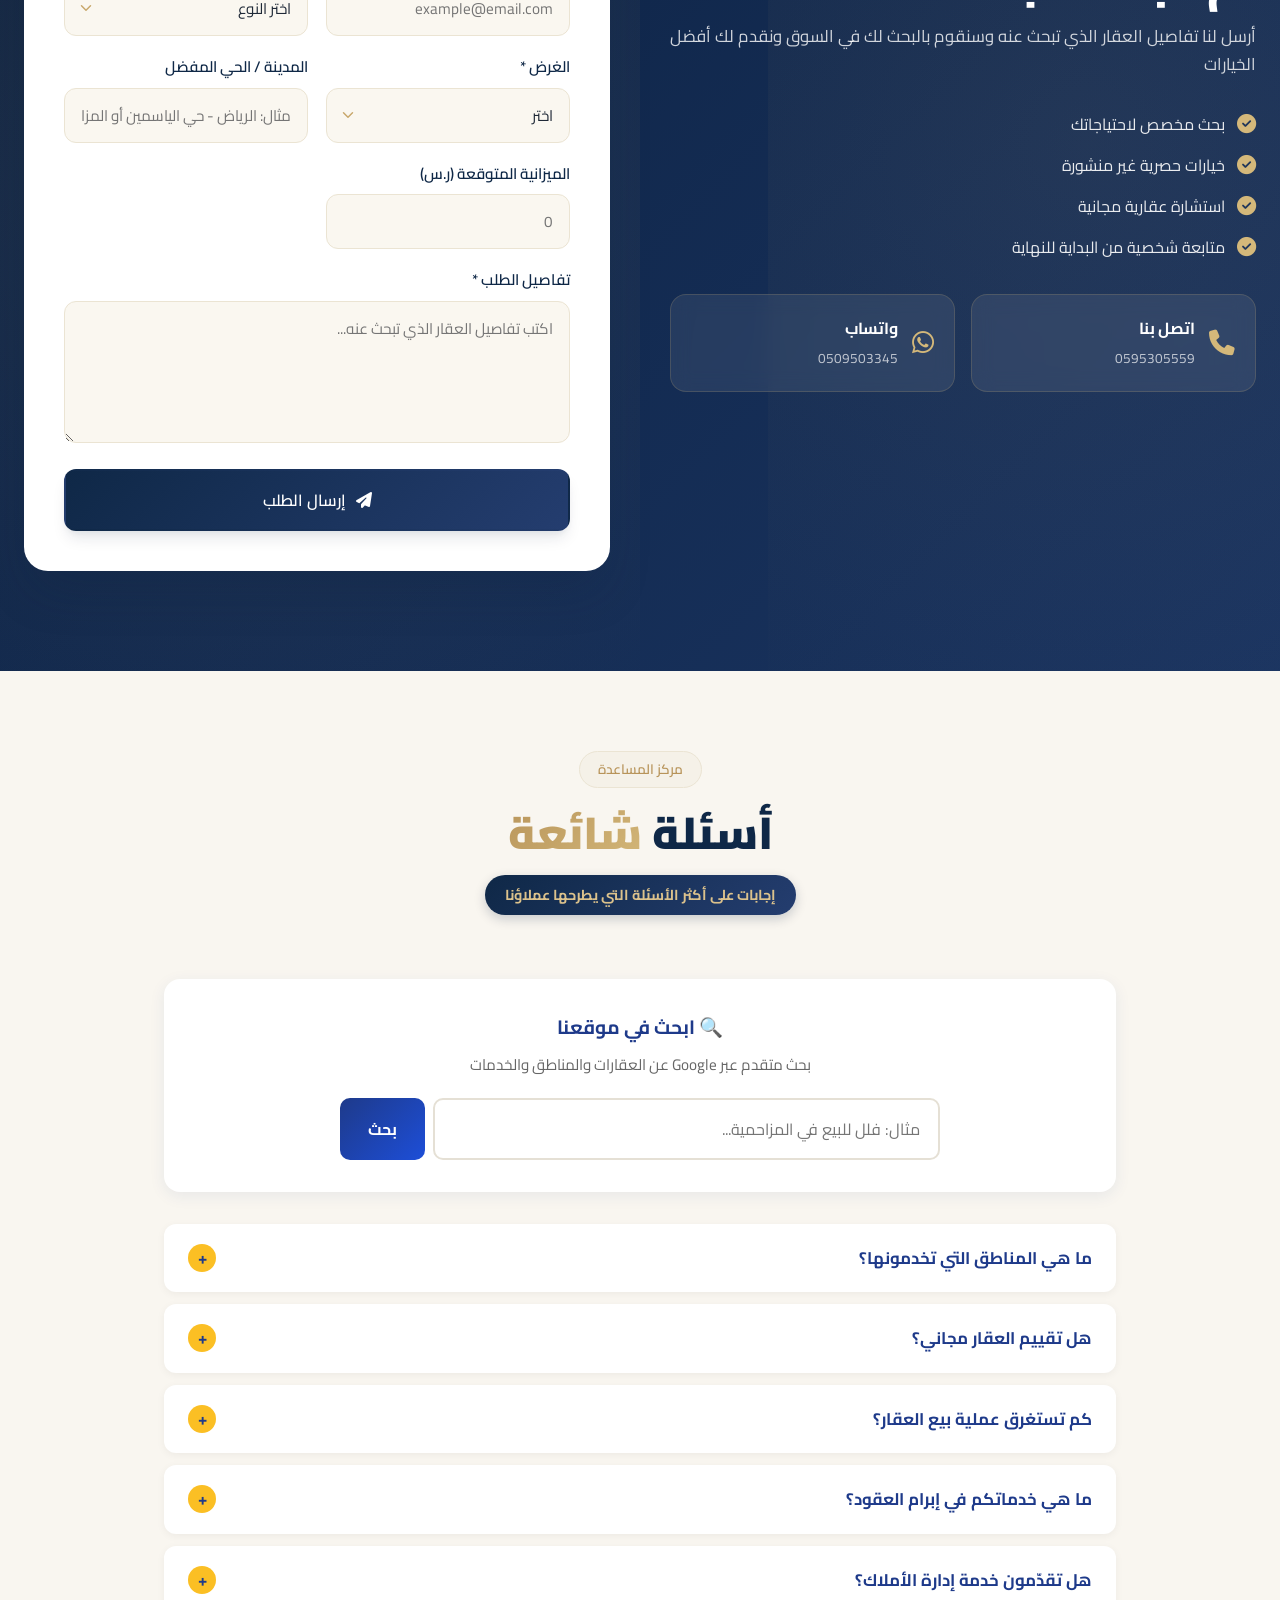
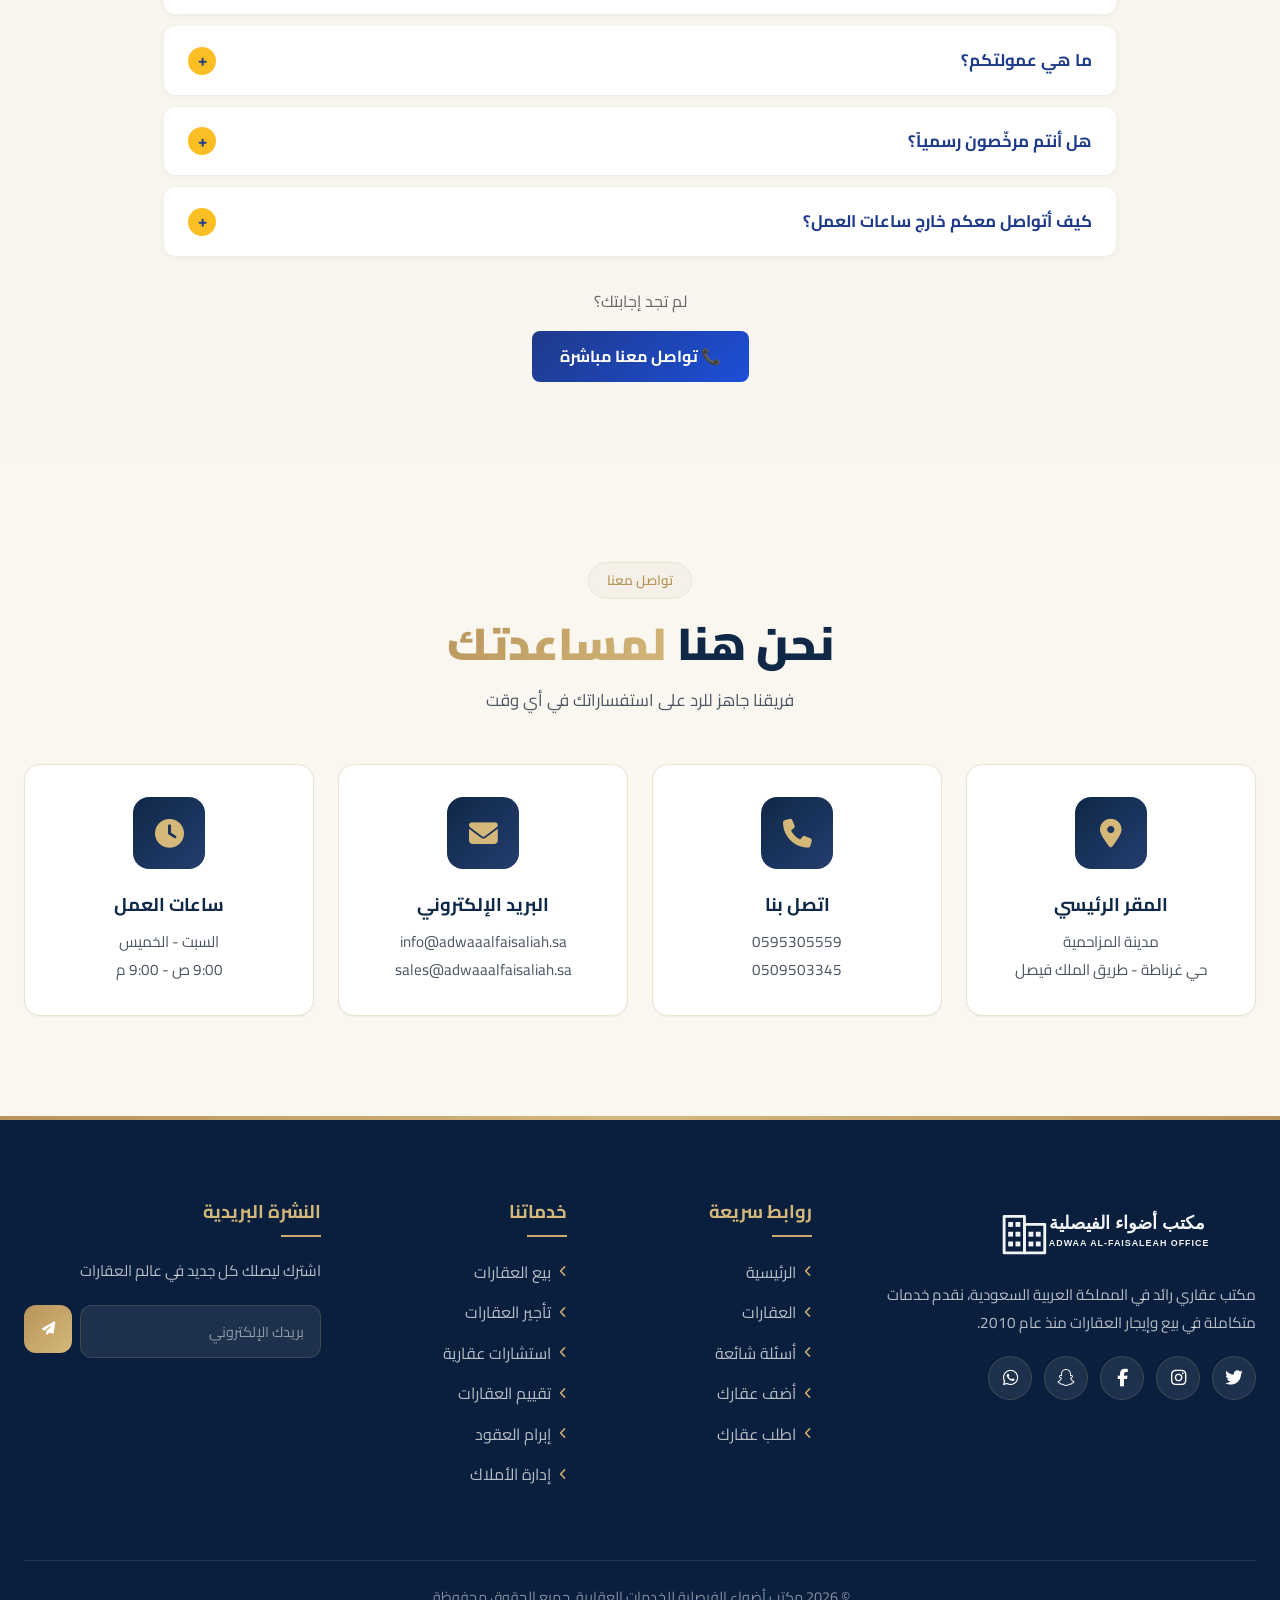
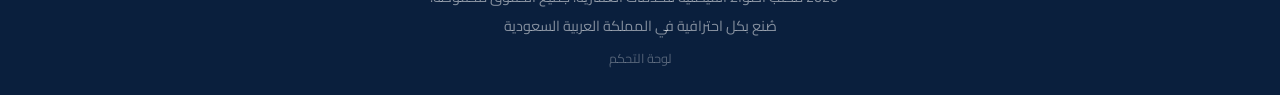
==== commit a2af7a8f: "Add property types: شالية, استراحة, عمارة كاملة, غرفة, استديو, صالات, مزارع, دور مستقل, دور علوي" ====
--- a/index.html
+++ b/index.html
@@ -2,9 +2,6 @@
 <html lang="ar" dir="rtl">
 <head>
     <meta charset="UTF-8">
-    <meta http-equiv="Cache-Control" content="no-cache, no-store, must-revalidate">
-    <meta http-equiv="Pragma" content="no-cache">
-    <meta http-equiv="Expires" content="0">
     <meta name="viewport" content="width=device-width, initial-scale=1.0">
     <meta name="description" content="مكتب أضواء الفيصلية للخدمات العقارية في المزاحمية - خبرة عقارية متكاملة لبيع وإيجار الفلل والشقق والأراضي والمحلات التجارية في الرياض والمزاحمية. اتصل: 0595305559">
     <meta name="keywords" content="عقارات, عقار, فلل, شقق, أراضي, محلات تجارية, للبيع, للإيجار, المزاحمية, الرياض, مكتب عقاري, أضواء الفيصلية, عقارات المزاحمية, عقارات الرياض">
@@ -417,6 +414,15 @@
                             <option value="all">جميع الأنواع</option>
                             <option value="villa">فيلا</option>
                             <option value="apartment">شقة</option>
+                            <option value="chalet">شالية</option>
+                            <option value="resthouse">استراحة</option>
+                            <option value="building">عمارة كاملة</option>
+                            <option value="room">غرفة</option>
+                            <option value="studio">استديو</option>
+                            <option value="halls">صالات</option>
+                            <option value="farm">مزارع</option>
+                            <option value="independent">دور مستقل</option>
+                            <option value="upper">دور علوي</option>
                             <option value="shop">معرض تجاري</option>
                             <option value="land">أرض</option>
                         </select>
@@ -628,6 +634,15 @@
                             <button class="chip active" data-type="all">الكل</button>
                             <button class="chip" data-type="villa">فيلا</button>
                             <button class="chip" data-type="apartment">شقة</button>
+                            <button class="chip" data-type="chalet">شالية</button>
+                            <button class="chip" data-type="resthouse">استراحة</button>
+                            <button class="chip" data-type="building">عمارة كاملة</button>
+                            <button class="chip" data-type="room">غرفة</button>
+                            <button class="chip" data-type="studio">استديو</button>
+                            <button class="chip" data-type="halls">صالات</button>
+                            <button class="chip" data-type="farm">مزارع</button>
+                            <button class="chip" data-type="independent">دور مستقل</button>
+                            <button class="chip" data-type="upper">دور علوي</button>
                             <button class="chip" data-type="shop">معرض تجاري</button>
                             <button class="chip" data-type="land">أرض</button>
                         </div>
@@ -701,6 +716,15 @@
                             <option value="">اختر النوع</option>
                             <option value="villa">فيلا</option>
                             <option value="apartment">شقة</option>
+                            <option value="chalet">شالية</option>
+                            <option value="resthouse">استراحة</option>
+                            <option value="building">عمارة كاملة</option>
+                            <option value="room">غرفة</option>
+                            <option value="studio">استديو</option>
+                            <option value="halls">صالات</option>
+                            <option value="farm">مزارع</option>
+                            <option value="independent">دور مستقل</option>
+                            <option value="upper">دور علوي</option>
                             <option value="shop">معرض تجاري</option>
                             <option value="land">أرض</option>
                         </select>
@@ -873,6 +897,15 @@
                             <option value="">اختر النوع</option>
                             <option value="villa">فيلا</option>
                             <option value="apartment">شقة</option>
+                            <option value="chalet">شالية</option>
+                            <option value="resthouse">استراحة</option>
+                            <option value="building">عمارة كاملة</option>
+                            <option value="room">غرفة</option>
+                            <option value="studio">استديو</option>
+                            <option value="halls">صالات</option>
+                            <option value="farm">مزارع</option>
+                            <option value="independent">دور مستقل</option>
+                            <option value="upper">دور علوي</option>
                             <option value="shop">معرض تجاري</option>
                             <option value="land">أرض</option>
                         </select>
